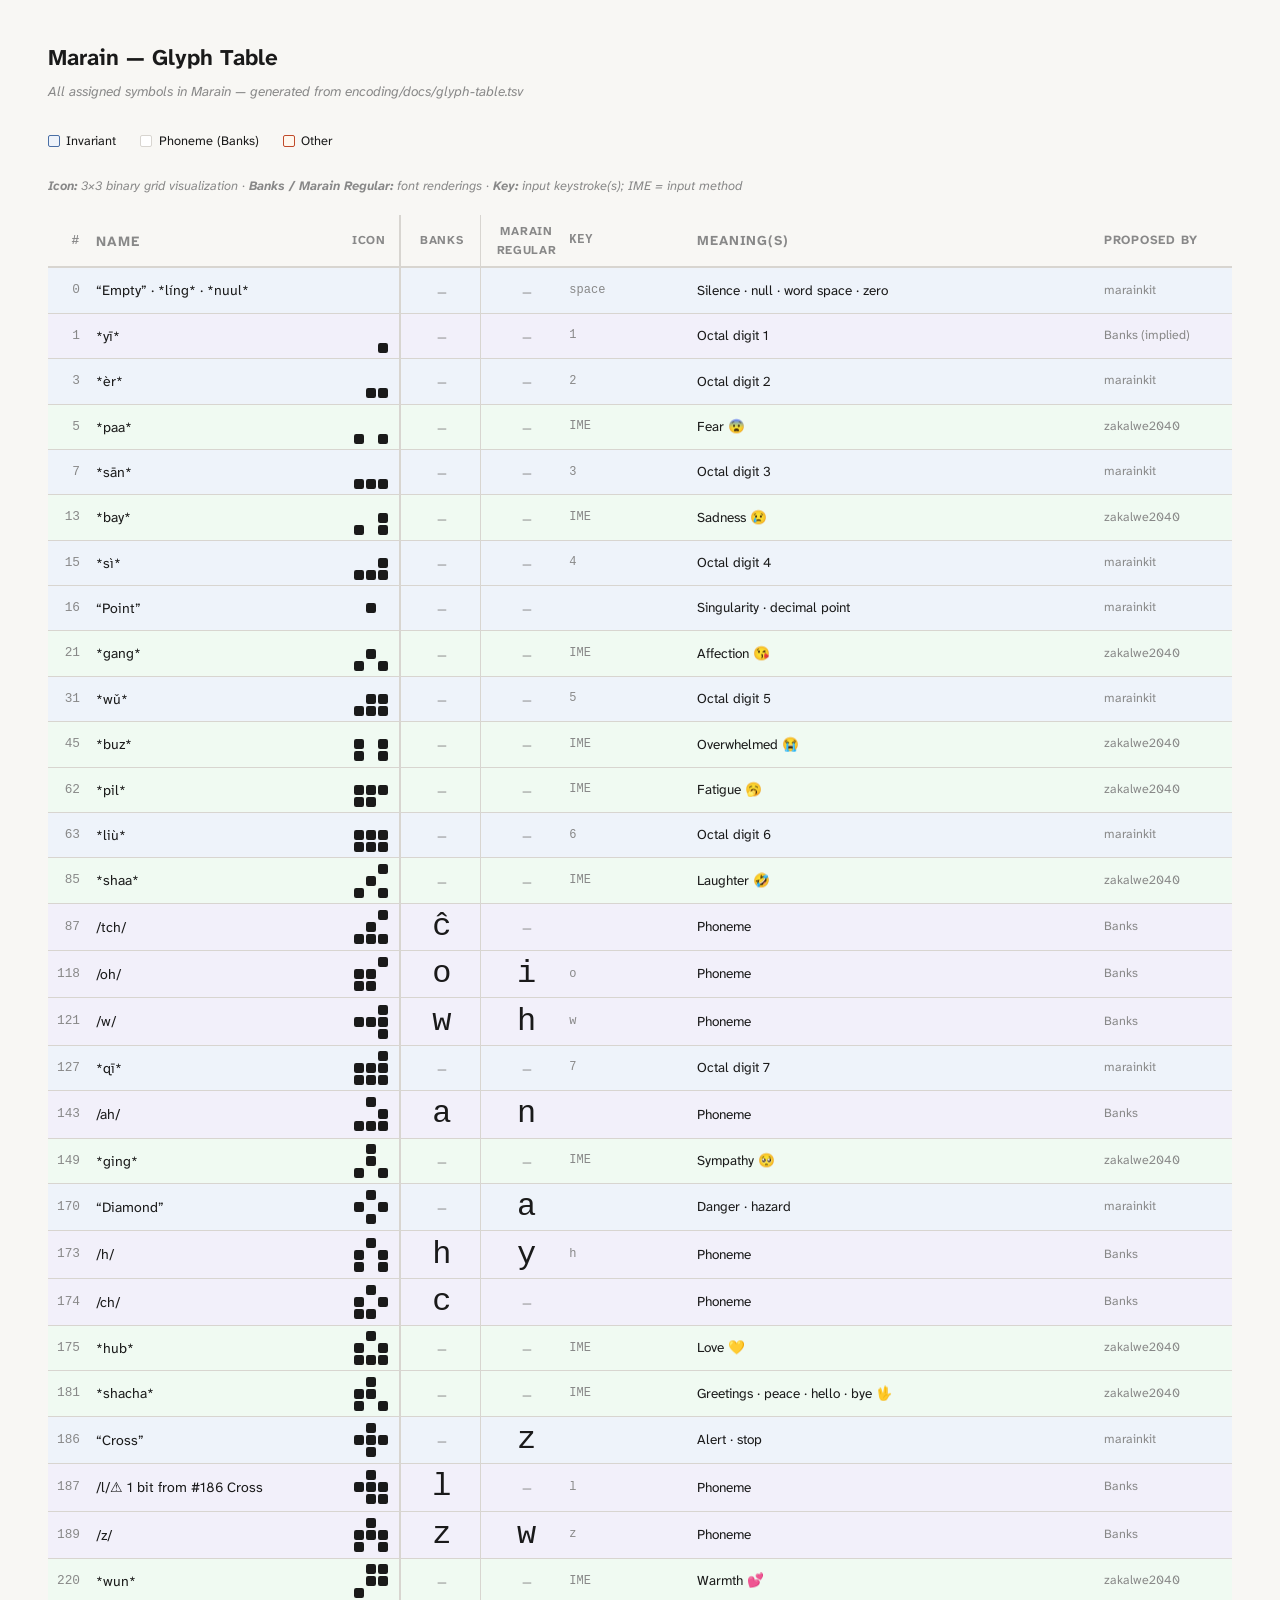
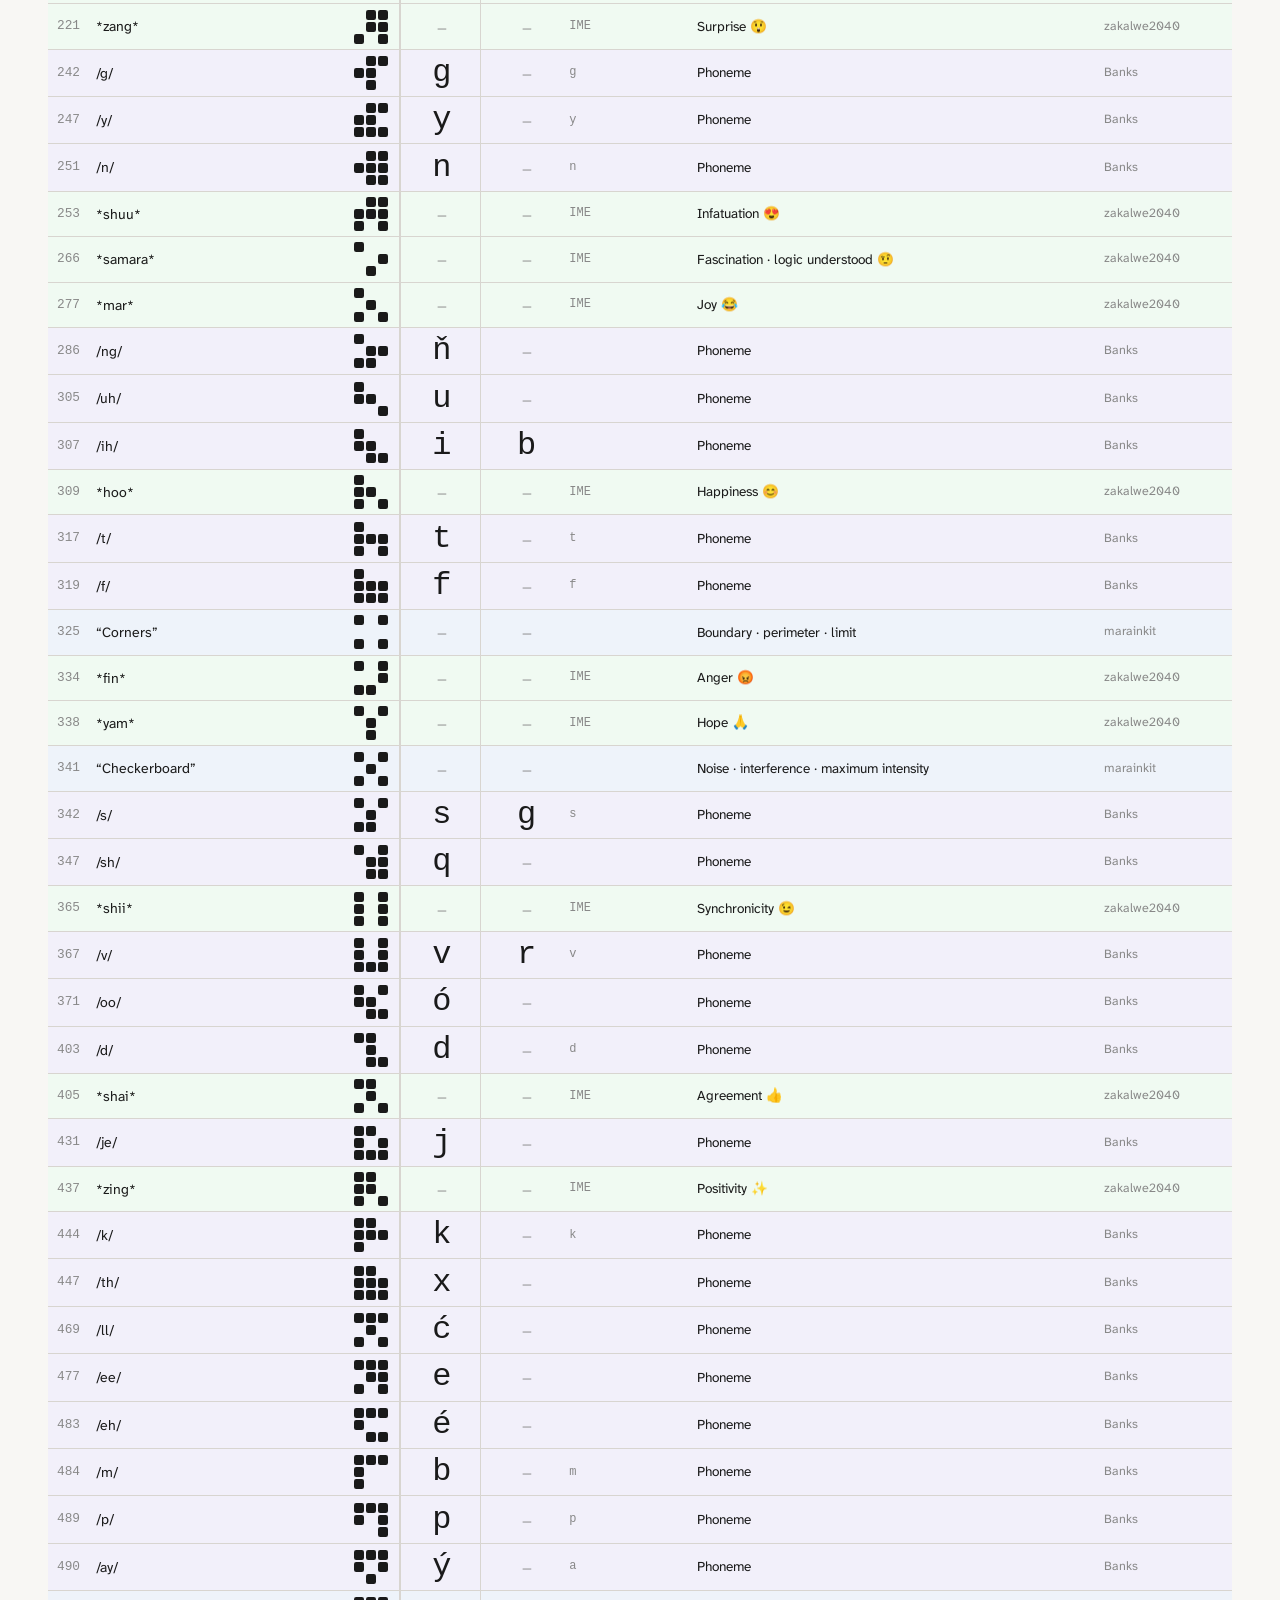
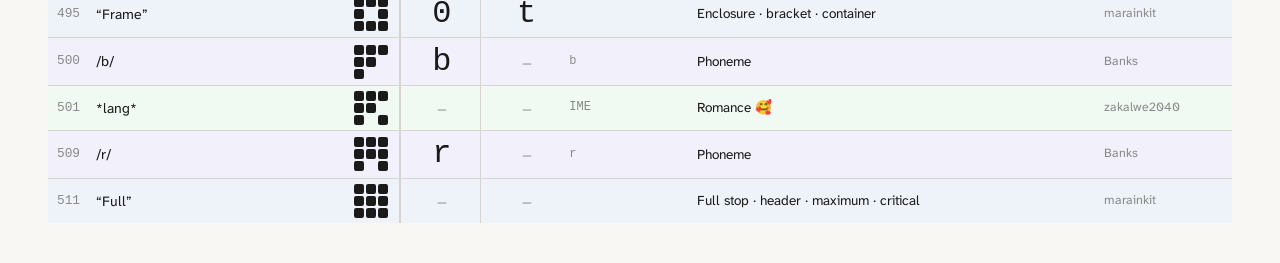
==== docs/index.html @ bbf151d2 "Restore glyph character mappings and use them in generation Added banks_char and regular_char column" ====
<!doctype html>
<html lang="en">
  <head>
    <meta charset="utf-8" />
    <title>Marain — Glyph Table</title>
    <meta name="description" content="Every assigned symbol in Marain — the constructed language of the Culture from Iain M. Banks' novels. Phonemes, numerals, operators, and invariant glyphs with binary indices and font comparisons." />
    <link rel="preconnect" href="https://fonts.googleapis.com" />
    <link rel="preconnect" href="https://fonts.gstatic.com" crossorigin />
    <link
      href="https://fonts.googleapis.com/css2?family=Atkinson+Hyperlegible+Next:ital,wght@0,400;0,700;1,400&display=swap"
      rel="stylesheet"
    />

    <style>
      @font-face {
        font-family: "MarainBanks";
        src: local("MarainBanks"), url("marain-banks/Marain-Banks.ttf") format("truetype");
      }
      @font-face {
        font-family: "MarainRegular";
        src: local("MarainRegular"), url("marain-regular/Marain-Regular.ttf") format("truetype");
      }
      :root {
        --bg: #f8f7f4;
        --surface: #fff;
        --rule: #d8d5d0;
        --text: #1a1a1a;
        --muted: #888;
        --accent: #4a6fa5;
        --inv-bg: #eef3fa;
        --inv-rule: #4a6fa5;
        --warn-bg: #fff7ed;
        --warn-rule: #c04a2a;
        --ff: "Atkinson Hyperlegible Next", "Atkinson Hyperlegible", sans-serif;
        --ff-mono: "Intel One Mono", "Cascadia Code", ui-monospace, monospace;
        --ff-marain: "MarainBanks", monospace;
        --ff-marain-reg: "MarainRegular", monospace;
      }
      *,
      *::before,
      *::after {
        box-sizing: border-box;
        margin: 0;
        padding: 0;
      }
      body {
        font-family: var(--ff);
        font-size: 15px;
        line-height: 1.6;
        background: var(--bg);
        color: var(--text);
        padding: 2.5rem 3rem;
        max-width: 1400px;
      }
      h1 {
        font-size: 1.4rem;
        font-weight: 700;
        margin-bottom: 0.3rem;
      }
      .subtitle {
        font-size: 0.85rem;
        color: var(--muted);
        margin-bottom: 1.8rem;
        font-style: italic;
      }
      .note {
        font-size: 0.8rem;
        color: var(--muted);
        margin-bottom: 1.2rem;
        font-style: italic;
      }
      .legend {
        display: flex;
        gap: 1.5rem;
        margin-bottom: 1.5rem;
        font-size: 0.8rem;
        flex-wrap: wrap;
      }
      .leg {
        display: flex;
        align-items: center;
        gap: 0.4rem;
      }
      .swatch {
        width: 12px;
        height: 12px;
        border-radius: 2px;
        border: 1px solid;
      }
      .sw-inv {
        background: var(--inv-bg);
        border-color: var(--inv-rule);
      }
      .sw-ph {
        background: var(--surface);
        border-color: var(--rule);
      }
      .sw-near {
        background: var(--warn-bg);
        border-color: var(--warn-rule);
      }
      table {
        border-collapse: collapse;
        width: 100%;
      }
      thead th {
        font-size: 0.75rem;
        font-weight: 700;
        letter-spacing: 0.06em;
        text-transform: uppercase;
        color: var(--muted);
        border-bottom: 2px solid var(--rule);
        padding: 0.4rem 0.8rem 0.4rem 0;
        text-align: left;
      }
      td {
        padding: 0.45rem 0.8rem 0.45rem 0;
        border-bottom: 1px solid var(--rule);
        vertical-align: middle;
      }
      tr:last-child td {
        border-bottom: none;
      }
      tr.cat-inv {
        background: var(--inv-bg);
      }
      tr.near-conflict {
        background: var(--warn-bg);
      }
      tr.cat-num {
        background: #f2f0fa;
      }
      tr.cat-zak {
        background: #f0faf2;
      }
      .col-num {
        font-family: var(--ff-mono);
        font-size: 0.8rem;
        color: var(--muted);
        width: 3rem;
        text-align: right;
        padding-right: 1rem;
      }
      .col-name {
        font-size: 0.88rem;
        width: 16rem;
      }
      .col-icon {
        width: 3rem;
        padding: 0.2rem 0.5rem 0.2rem 0;
      }
      .col-icon svg {
        display: block;
      }
      .col-glyph {
        width: 5rem;
        border-left: 2px solid var(--rule);
        padding-left: 1rem;
        text-align: center;
      }
      .m2-glyph {
        font-family: "MarainBanks", monospace;
        font-size: 2rem;
        line-height: 1;
        display: block;
      }
      .m2-missing {
        color: var(--muted);
        font-size: 0.75rem;
      }
      .col-glyph-reg {
        width: 5rem;
        border-left: 1px solid var(--rule);
        padding-left: 1rem;
        text-align: center;
      }
      .mr-glyph {
        font-family: "MarainRegular", monospace;
        font-size: 2rem;
        line-height: 1;
        display: block;
      }
      .col-key {
        font-family: var(--ff-mono);
        font-size: 0.75rem;
        color: var(--muted);
        width: 8rem;
      }
      .col-meaning {
        font-size: 0.85rem;
      }
      .col-proposed {
        font-size: 0.78rem;
        color: var(--muted);
        width: 8rem;
      }
      .flag {
        font-size: 0.72rem;
        color: var(--warn-rule);
        font-style: italic;
      }
      code {
        font-family: var(--ff-mono);
      }
    </style>
  </head>
  <body>
    <h1>Marain — Glyph Table</h1>
    <p class="subtitle">
      All assigned symbols in Marain — generated from encoding/docs/glyph-table.tsv
    </p>
    <div class="legend">
      <div class="leg">
        <div class="swatch sw-inv"></div>
        Invariant
      </div>
      <div class="leg">
        <div class="swatch sw-ph"></div>
        Phoneme (Banks)
      </div>
      <div class="leg">
        <div class="swatch sw-near"></div>
        Other
      </div>
    </div>
    <p class="note"><strong>Icon:</strong> 3×3 binary grid visualization · <strong>Banks / Marain Regular:</strong> font renderings · <strong>Key:</strong> input keystroke(s); IME = input method</p>
    <table>
      <thead>
        <tr>
          <th class="col-num">#</th>
          <th class="col-name">Name</th>
          <th class="col-icon">Icon</th>
          <th class="col-glyph">Banks</th>
          <th class="col-glyph-reg">Marain Regular</th>
          <th class="col-key">Key</th>
          <th class="col-meaning">Meaning(s)</th>
          <th class="col-proposed">Proposed by</th>
        </tr>
      </thead>
      <tbody>
        <tr class="cat-inv">
          <td class="col-num">0</td>
          <td class="col-name">“Empty” · *líng* · *nuul*</td>
          <td class="col-icon">
            <svg
              xmlns="http://www.w3.org/2000/svg"
              width="38"
              height="38"
              viewBox="0 0 38 38"
            ></svg>
          </td>
          <td class="col-glyph"><span class="m2-missing">—</span></td>
          <td class="col-glyph-reg"><span class="m2-missing">—</span></td>
          <td class="col-key">space</td>
          <td class="col-meaning">Silence · null · word space · zero</td>
          <td class="col-proposed">marainkit</td>
        </tr>
        <tr class="cat-num">
          <td class="col-num">1</td>
          <td class="col-name">*yī*</td>
          <td class="col-icon">
            <svg
              xmlns="http://www.w3.org/2000/svg"
              width="38"
              height="38"
              viewBox="0 0 38 38"
            >
              <rect
                x="26.0"
                y="26.0"
                width="10"
                height="10"
                rx="2.2"
                fill="#1a1a1a"
              />
            </svg>
          </td>
          <td class="col-glyph"><span class="m2-missing">—</span></td>
          <td class="col-glyph-reg"><span class="m2-missing">—</span></td>
          <td class="col-key">1</td>
          <td class="col-meaning">Octal digit 1</td>
          <td class="col-proposed">Banks (implied)</td>
        </tr>
        <tr class="cat-inv">
          <td class="col-num">3</td>
          <td class="col-name">*èr*</td>
          <td class="col-icon">
            <svg
              xmlns="http://www.w3.org/2000/svg"
              width="38"
              height="38"
              viewBox="0 0 38 38"
            >
              <rect
                x="14.0"
                y="26.0"
                width="10"
                height="10"
                rx="2.2"
                fill="#1a1a1a"
              />
              <rect
                x="26.0"
                y="26.0"
                width="10"
                height="10"
                rx="2.2"
                fill="#1a1a1a"
              />
            </svg>
          </td>
          <td class="col-glyph"><span class="m2-missing">—</span></td>
          <td class="col-glyph-reg"><span class="m2-missing">—</span></td>
          <td class="col-key">2</td>
          <td class="col-meaning">Octal digit 2</td>
          <td class="col-proposed">marainkit</td>
        </tr>
        <tr class="cat-zak">
          <td class="col-num">5</td>
          <td class="col-name">*paa*</td>
          <td class="col-icon">
            <svg
              xmlns="http://www.w3.org/2000/svg"
              width="38"
              height="38"
              viewBox="0 0 38 38"
            >
              <rect
                x="2.0"
                y="26.0"
                width="10"
                height="10"
                rx="2.2"
                fill="#1a1a1a"
              />
              <rect
                x="26.0"
                y="26.0"
                width="10"
                height="10"
                rx="2.2"
                fill="#1a1a1a"
              />
            </svg>
          </td>
          <td class="col-glyph"><span class="m2-missing">—</span></td>
          <td class="col-glyph-reg"><span class="m2-missing">—</span></td>
          <td class="col-key">IME</td>
          <td class="col-meaning">Fear 😨</td>
          <td class="col-proposed">zakalwe2040</td>
        </tr>
        <tr class="cat-inv">
          <td class="col-num">7</td>
          <td class="col-name">*sān*</td>
          <td class="col-icon">
            <svg
              xmlns="http://www.w3.org/2000/svg"
              width="38"
              height="38"
              viewBox="0 0 38 38"
            >
              <rect
                x="2.0"
                y="26.0"
                width="10"
                height="10"
                rx="2.2"
                fill="#1a1a1a"
              />
              <rect
                x="14.0"
                y="26.0"
                width="10"
                height="10"
                rx="2.2"
                fill="#1a1a1a"
              />
              <rect
                x="26.0"
                y="26.0"
                width="10"
                height="10"
                rx="2.2"
                fill="#1a1a1a"
              />
            </svg>
          </td>
          <td class="col-glyph"><span class="m2-missing">—</span></td>
          <td class="col-glyph-reg"><span class="m2-missing">—</span></td>
          <td class="col-key">3</td>
          <td class="col-meaning">Octal digit 3</td>
          <td class="col-proposed">marainkit</td>
        </tr>
        <tr class="cat-zak">
          <td class="col-num">13</td>
          <td class="col-name">*bay*</td>
          <td class="col-icon">
            <svg
              xmlns="http://www.w3.org/2000/svg"
              width="38"
              height="38"
              viewBox="0 0 38 38"
            >
              <rect
                x="26.0"
                y="14.0"
                width="10"
                height="10"
                rx="2.2"
                fill="#1a1a1a"
              />
              <rect
                x="2.0"
                y="26.0"
                width="10"
                height="10"
                rx="2.2"
                fill="#1a1a1a"
              />
              <rect
                x="26.0"
                y="26.0"
                width="10"
                height="10"
                rx="2.2"
                fill="#1a1a1a"
              />
            </svg>
          </td>
          <td class="col-glyph"><span class="m2-missing">—</span></td>
          <td class="col-glyph-reg"><span class="m2-missing">—</span></td>
          <td class="col-key">IME</td>
          <td class="col-meaning">Sadness 😢</td>
          <td class="col-proposed">zakalwe2040</td>
        </tr>
        <tr class="cat-inv">
          <td class="col-num">15</td>
          <td class="col-name">*sì*</td>
          <td class="col-icon">
            <svg
              xmlns="http://www.w3.org/2000/svg"
              width="38"
              height="38"
              viewBox="0 0 38 38"
            >
              <rect
                x="26.0"
                y="14.0"
                width="10"
                height="10"
                rx="2.2"
                fill="#1a1a1a"
              />
              <rect
                x="2.0"
                y="26.0"
                width="10"
                height="10"
                rx="2.2"
                fill="#1a1a1a"
              />
              <rect
                x="14.0"
                y="26.0"
                width="10"
                height="10"
                rx="2.2"
                fill="#1a1a1a"
              />
              <rect
                x="26.0"
                y="26.0"
                width="10"
                height="10"
                rx="2.2"
                fill="#1a1a1a"
              />
            </svg>
          </td>
          <td class="col-glyph"><span class="m2-missing">—</span></td>
          <td class="col-glyph-reg"><span class="m2-missing">—</span></td>
          <td class="col-key">4</td>
          <td class="col-meaning">Octal digit 4</td>
          <td class="col-proposed">marainkit</td>
        </tr>
        <tr class="cat-inv">
          <td class="col-num">16</td>
          <td class="col-name">“Point”</td>
          <td class="col-icon">
            <svg
              xmlns="http://www.w3.org/2000/svg"
              width="38"
              height="38"
              viewBox="0 0 38 38"
            >
              <rect
                x="14.0"
                y="14.0"
                width="10"
                height="10"
                rx="2.2"
                fill="#1a1a1a"
              />
            </svg>
          </td>
          <td class="col-glyph"><span class="m2-missing">—</span></td>
          <td class="col-glyph-reg"><span class="m2-missing">—</span></td>
          <td class="col-key"></td>
          <td class="col-meaning">Singularity · decimal point</td>
          <td class="col-proposed">marainkit</td>
        </tr>
        <tr class="cat-zak">
          <td class="col-num">21</td>
          <td class="col-name">*gang*</td>
          <td class="col-icon">
            <svg
              xmlns="http://www.w3.org/2000/svg"
              width="38"
              height="38"
              viewBox="0 0 38 38"
            >
              <rect
                x="14.0"
                y="14.0"
                width="10"
                height="10"
                rx="2.2"
                fill="#1a1a1a"
              />
              <rect
                x="2.0"
                y="26.0"
                width="10"
                height="10"
                rx="2.2"
                fill="#1a1a1a"
              />
              <rect
                x="26.0"
                y="26.0"
                width="10"
                height="10"
                rx="2.2"
                fill="#1a1a1a"
              />
            </svg>
          </td>
          <td class="col-glyph"><span class="m2-missing">—</span></td>
          <td class="col-glyph-reg"><span class="m2-missing">—</span></td>
          <td class="col-key">IME</td>
          <td class="col-meaning">Affection 😘</td>
          <td class="col-proposed">zakalwe2040</td>
        </tr>
        <tr class="cat-inv">
          <td class="col-num">31</td>
          <td class="col-name">*wǔ*</td>
          <td class="col-icon">
            <svg
              xmlns="http://www.w3.org/2000/svg"
              width="38"
              height="38"
              viewBox="0 0 38 38"
            >
              <rect
                x="14.0"
                y="14.0"
                width="10"
                height="10"
                rx="2.2"
                fill="#1a1a1a"
              />
              <rect
                x="26.0"
                y="14.0"
                width="10"
                height="10"
                rx="2.2"
                fill="#1a1a1a"
              />
              <rect
                x="2.0"
                y="26.0"
                width="10"
                height="10"
                rx="2.2"
                fill="#1a1a1a"
              />
              <rect
                x="14.0"
                y="26.0"
                width="10"
                height="10"
                rx="2.2"
                fill="#1a1a1a"
              />
              <rect
                x="26.0"
                y="26.0"
                width="10"
                height="10"
                rx="2.2"
                fill="#1a1a1a"
              />
            </svg>
          </td>
          <td class="col-glyph"><span class="m2-missing">—</span></td>
          <td class="col-glyph-reg"><span class="m2-missing">—</span></td>
          <td class="col-key">5</td>
          <td class="col-meaning">Octal digit 5</td>
          <td class="col-proposed">marainkit</td>
        </tr>
        <tr class="cat-zak">
          <td class="col-num">45</td>
          <td class="col-name">*buz*</td>
          <td class="col-icon">
            <svg
              xmlns="http://www.w3.org/2000/svg"
              width="38"
              height="38"
              viewBox="0 0 38 38"
            >
              <rect
                x="2.0"
                y="14.0"
                width="10"
                height="10"
                rx="2.2"
                fill="#1a1a1a"
              />
              <rect
                x="26.0"
                y="14.0"
                width="10"
                height="10"
                rx="2.2"
                fill="#1a1a1a"
              />
              <rect
                x="2.0"
                y="26.0"
                width="10"
                height="10"
                rx="2.2"
                fill="#1a1a1a"
              />
              <rect
                x="26.0"
                y="26.0"
                width="10"
                height="10"
                rx="2.2"
                fill="#1a1a1a"
              />
            </svg>
          </td>
          <td class="col-glyph"><span class="m2-missing">—</span></td>
          <td class="col-glyph-reg"><span class="m2-missing">—</span></td>
          <td class="col-key">IME</td>
          <td class="col-meaning">Overwhelmed 😭</td>
          <td class="col-proposed">zakalwe2040</td>
        </tr>
        <tr class="cat-zak">
          <td class="col-num">62</td>
          <td class="col-name">*pil*</td>
          <td class="col-icon">
            <svg
              xmlns="http://www.w3.org/2000/svg"
              width="38"
              height="38"
              viewBox="0 0 38 38"
            >
              <rect
                x="2.0"
                y="14.0"
                width="10"
                height="10"
                rx="2.2"
                fill="#1a1a1a"
              />
              <rect
                x="14.0"
                y="14.0"
                width="10"
                height="10"
                rx="2.2"
                fill="#1a1a1a"
              />
              <rect
                x="26.0"
                y="14.0"
                width="10"
                height="10"
                rx="2.2"
                fill="#1a1a1a"
              />
              <rect
                x="2.0"
                y="26.0"
                width="10"
                height="10"
                rx="2.2"
                fill="#1a1a1a"
              />
              <rect
                x="14.0"
                y="26.0"
                width="10"
                height="10"
                rx="2.2"
                fill="#1a1a1a"
              />
            </svg>
          </td>
          <td class="col-glyph"><span class="m2-missing">—</span></td>
          <td class="col-glyph-reg"><span class="m2-missing">—</span></td>
          <td class="col-key">IME</td>
          <td class="col-meaning">Fatigue 🥱</td>
          <td class="col-proposed">zakalwe2040</td>
        </tr>
        <tr class="cat-inv">
          <td class="col-num">63</td>
          <td class="col-name">*liù*</td>
          <td class="col-icon">
            <svg
              xmlns="http://www.w3.org/2000/svg"
              width="38"
              height="38"
              viewBox="0 0 38 38"
            >
              <rect
                x="2.0"
                y="14.0"
                width="10"
                height="10"
                rx="2.2"
                fill="#1a1a1a"
              />
              <rect
                x="14.0"
                y="14.0"
                width="10"
                height="10"
                rx="2.2"
                fill="#1a1a1a"
              />
              <rect
                x="26.0"
                y="14.0"
                width="10"
                height="10"
                rx="2.2"
                fill="#1a1a1a"
              />
              <rect
                x="2.0"
                y="26.0"
                width="10"
                height="10"
                rx="2.2"
                fill="#1a1a1a"
              />
              <rect
                x="14.0"
                y="26.0"
                width="10"
                height="10"
                rx="2.2"
                fill="#1a1a1a"
              />
              <rect
                x="26.0"
                y="26.0"
                width="10"
                height="10"
                rx="2.2"
                fill="#1a1a1a"
              />
            </svg>
          </td>
          <td class="col-glyph"><span class="m2-missing">—</span></td>
          <td class="col-glyph-reg"><span class="m2-missing">—</span></td>
          <td class="col-key">6</td>
          <td class="col-meaning">Octal digit 6</td>
          <td class="col-proposed">marainkit</td>
        </tr>
        <tr class="cat-zak">
          <td class="col-num">85</td>
          <td class="col-name">*shaa*</td>
          <td class="col-icon">
            <svg
              xmlns="http://www.w3.org/2000/svg"
              width="38"
              height="38"
              viewBox="0 0 38 38"
            >
              <rect
                x="26.0"
                y="2.0"
                width="10"
                height="10"
                rx="2.2"
                fill="#1a1a1a"
              />
              <rect
                x="14.0"
                y="14.0"
                width="10"
                height="10"
                rx="2.2"
                fill="#1a1a1a"
              />
              <rect
                x="2.0"
                y="26.0"
                width="10"
                height="10"
                rx="2.2"
                fill="#1a1a1a"
              />
              <rect
                x="26.0"
                y="26.0"
                width="10"
                height="10"
                rx="2.2"
                fill="#1a1a1a"
              />
            </svg>
          </td>
          <td class="col-glyph"><span class="m2-missing">—</span></td>
          <td class="col-glyph-reg"><span class="m2-missing">—</span></td>
          <td class="col-key">IME</td>
          <td class="col-meaning">Laughter 🤣</td>
          <td class="col-proposed">zakalwe2040</td>
        </tr>
        <tr class="cat-num">
          <td class="col-num">87</td>
          <td class="col-name">/tch/</td>
          <td class="col-icon">
            <svg
              xmlns="http://www.w3.org/2000/svg"
              width="38"
              height="38"
              viewBox="0 0 38 38"
            >
              <rect
                x="26.0"
                y="2.0"
                width="10"
                height="10"
                rx="2.2"
                fill="#1a1a1a"
              />
              <rect
                x="14.0"
                y="14.0"
                width="10"
                height="10"
                rx="2.2"
                fill="#1a1a1a"
              />
              <rect
                x="2.0"
                y="26.0"
                width="10"
                height="10"
                rx="2.2"
                fill="#1a1a1a"
              />
              <rect
                x="14.0"
                y="26.0"
                width="10"
                height="10"
                rx="2.2"
                fill="#1a1a1a"
              />
              <rect
                x="26.0"
                y="26.0"
                width="10"
                height="10"
                rx="2.2"
                fill="#1a1a1a"
              />
            </svg>
          </td>
          <td class="col-glyph"><span class="m2-glyph">ĉ</span></td>
          <td class="col-glyph-reg"><span class="m2-missing">—</span></td>
          <td class="col-key"></td>
          <td class="col-meaning">Phoneme</td>
          <td class="col-proposed">Banks</td>
        </tr>
        <tr class="cat-num">
          <td class="col-num">118</td>
          <td class="col-name">/oh/</td>
          <td class="col-icon">
            <svg
              xmlns="http://www.w3.org/2000/svg"
              width="38"
              height="38"
              viewBox="0 0 38 38"
            >
              <rect
                x="26.0"
                y="2.0"
                width="10"
                height="10"
                rx="2.2"
                fill="#1a1a1a"
              />
              <rect
                x="2.0"
                y="14.0"
                width="10"
                height="10"
                rx="2.2"
                fill="#1a1a1a"
              />
              <rect
                x="14.0"
                y="14.0"
                width="10"
                height="10"
                rx="2.2"
                fill="#1a1a1a"
              />
              <rect
                x="2.0"
                y="26.0"
                width="10"
                height="10"
                rx="2.2"
                fill="#1a1a1a"
              />
              <rect
                x="14.0"
                y="26.0"
                width="10"
                height="10"
                rx="2.2"
                fill="#1a1a1a"
              />
            </svg>
          </td>
          <td class="col-glyph"><span class="m2-glyph">o</span></td>
          <td class="col-glyph-reg"><span class="mr-glyph">i</span></td>
          <td class="col-key">o</td>
          <td class="col-meaning">Phoneme</td>
          <td class="col-proposed">Banks</td>
        </tr>
        <tr class="cat-num">
          <td class="col-num">121</td>
          <td class="col-name">/w/</td>
          <td class="col-icon">
            <svg
              xmlns="http://www.w3.org/2000/svg"
              width="38"
              height="38"
              viewBox="0 0 38 38"
            >
              <rect
                x="26.0"
                y="2.0"
                width="10"
                height="10"
                rx="2.2"
                fill="#1a1a1a"
              />
              <rect
                x="2.0"
                y="14.0"
                width="10"
                height="10"
                rx="2.2"
                fill="#1a1a1a"
              />
              <rect
                x="14.0"
                y="14.0"
                width="10"
                height="10"
                rx="2.2"
                fill="#1a1a1a"
              />
              <rect
                x="26.0"
                y="14.0"
                width="10"
                height="10"
                rx="2.2"
                fill="#1a1a1a"
              />
              <rect
                x="26.0"
                y="26.0"
                width="10"
                height="10"
                rx="2.2"
                fill="#1a1a1a"
              />
            </svg>
          </td>
          <td class="col-glyph"><span class="m2-glyph">w</span></td>
          <td class="col-glyph-reg"><span class="mr-glyph">h</span></td>
          <td class="col-key">w</td>
          <td class="col-meaning">Phoneme</td>
          <td class="col-proposed">Banks</td>
        </tr>
        <tr class="cat-inv">
          <td class="col-num">127</td>
          <td class="col-name">*qī*</td>
          <td class="col-icon">
            <svg
              xmlns="http://www.w3.org/2000/svg"
              width="38"
              height="38"
              viewBox="0 0 38 38"
            >
              <rect
                x="26.0"
                y="2.0"
                width="10"
                height="10"
                rx="2.2"
                fill="#1a1a1a"
              />
              <rect
                x="2.0"
                y="14.0"
                width="10"
                height="10"
                rx="2.2"
                fill="#1a1a1a"
              />
              <rect
                x="14.0"
                y="14.0"
                width="10"
                height="10"
                rx="2.2"
                fill="#1a1a1a"
              />
              <rect
                x="26.0"
                y="14.0"
                width="10"
                height="10"
                rx="2.2"
                fill="#1a1a1a"
              />
              <rect
                x="2.0"
                y="26.0"
                width="10"
                height="10"
                rx="2.2"
                fill="#1a1a1a"
              />
              <rect
                x="14.0"
                y="26.0"
                width="10"
                height="10"
                rx="2.2"
                fill="#1a1a1a"
              />
              <rect
                x="26.0"
                y="26.0"
                width="10"
                height="10"
                rx="2.2"
                fill="#1a1a1a"
              />
            </svg>
          </td>
          <td class="col-glyph"><span class="m2-missing">—</span></td>
          <td class="col-glyph-reg"><span class="m2-missing">—</span></td>
          <td class="col-key">7</td>
          <td class="col-meaning">Octal digit 7</td>
          <td class="col-proposed">marainkit</td>
        </tr>
        <tr class="cat-num">
          <td class="col-num">143</td>
          <td class="col-name">/ah/</td>
          <td class="col-icon">
            <svg
              xmlns="http://www.w3.org/2000/svg"
              width="38"
              height="38"
              viewBox="0 0 38 38"
            >
              <rect
                x="14.0"
                y="2.0"
                width="10"
                height="10"
                rx="2.2"
                fill="#1a1a1a"
              />
              <rect
                x="26.0"
                y="14.0"
                width="10"
                height="10"
                rx="2.2"
                fill="#1a1a1a"
              />
              <rect
                x="2.0"
                y="26.0"
                width="10"
                height="10"
                rx="2.2"
                fill="#1a1a1a"
              />
              <rect
                x="14.0"
                y="26.0"
                width="10"
                height="10"
                rx="2.2"
                fill="#1a1a1a"
              />
              <rect
                x="26.0"
                y="26.0"
                width="10"
                height="10"
                rx="2.2"
                fill="#1a1a1a"
              />
            </svg>
          </td>
          <td class="col-glyph"><span class="m2-glyph">a</span></td>
          <td class="col-glyph-reg"><span class="mr-glyph">n</span></td>
          <td class="col-key"></td>
          <td class="col-meaning">Phoneme</td>
          <td class="col-proposed">Banks</td>
        </tr>
        <tr class="cat-zak">
          <td class="col-num">149</td>
          <td class="col-name">*ging*</td>
          <td class="col-icon">
            <svg
              xmlns="http://www.w3.org/2000/svg"
              width="38"
              height="38"
              viewBox="0 0 38 38"
            >
              <rect
                x="14.0"
                y="2.0"
                width="10"
                height="10"
                rx="2.2"
                fill="#1a1a1a"
              />
              <rect
                x="14.0"
                y="14.0"
                width="10"
                height="10"
                rx="2.2"
                fill="#1a1a1a"
              />
              <rect
                x="2.0"
                y="26.0"
                width="10"
                height="10"
                rx="2.2"
                fill="#1a1a1a"
              />
              <rect
                x="26.0"
                y="26.0"
                width="10"
                height="10"
                rx="2.2"
                fill="#1a1a1a"
              />
            </svg>
          </td>
          <td class="col-glyph"><span class="m2-missing">—</span></td>
          <td class="col-glyph-reg"><span class="m2-missing">—</span></td>
          <td class="col-key">IME</td>
          <td class="col-meaning">Sympathy 🥺</td>
          <td class="col-proposed">zakalwe2040</td>
        </tr>
        <tr class="cat-inv">
          <td class="col-num">170</td>
          <td class="col-name">“Diamond”</td>
          <td class="col-icon">
            <svg
              xmlns="http://www.w3.org/2000/svg"
              width="38"
              height="38"
              viewBox="0 0 38 38"
            >
              <rect
                x="14.0"
                y="2.0"
                width="10"
                height="10"
                rx="2.2"
                fill="#1a1a1a"
              />
              <rect
                x="2.0"
                y="14.0"
                width="10"
                height="10"
                rx="2.2"
                fill="#1a1a1a"
              />
              <rect
                x="26.0"
                y="14.0"
                width="10"
                height="10"
                rx="2.2"
                fill="#1a1a1a"
              />
              <rect
                x="14.0"
                y="26.0"
                width="10"
                height="10"
                rx="2.2"
                fill="#1a1a1a"
              />
            </svg>
          </td>
          <td class="col-glyph"><span class="m2-missing">—</span></td>
          <td class="col-glyph-reg"><span class="mr-glyph">a</span></td>
          <td class="col-key"></td>
          <td class="col-meaning">Danger · hazard</td>
          <td class="col-proposed">marainkit</td>
        </tr>
        <tr class="cat-num">
          <td class="col-num">173</td>
          <td class="col-name">/h/</td>
          <td class="col-icon">
            <svg
              xmlns="http://www.w3.org/2000/svg"
              width="38"
              height="38"
              viewBox="0 0 38 38"
            >
              <rect
                x="14.0"
                y="2.0"
                width="10"
                height="10"
                rx="2.2"
                fill="#1a1a1a"
              />
              <rect
                x="2.0"
                y="14.0"
                width="10"
                height="10"
                rx="2.2"
                fill="#1a1a1a"
              />
              <rect
                x="26.0"
                y="14.0"
                width="10"
                height="10"
                rx="2.2"
                fill="#1a1a1a"
              />
              <rect
                x="2.0"
                y="26.0"
                width="10"
                height="10"
                rx="2.2"
                fill="#1a1a1a"
              />
              <rect
                x="26.0"
                y="26.0"
                width="10"
                height="10"
                rx="2.2"
                fill="#1a1a1a"
              />
            </svg>
          </td>
          <td class="col-glyph"><span class="m2-glyph">h</span></td>
          <td class="col-glyph-reg"><span class="mr-glyph">y</span></td>
          <td class="col-key">h</td>
          <td class="col-meaning">Phoneme</td>
          <td class="col-proposed">Banks</td>
        </tr>
        <tr class="cat-num">
          <td class="col-num">174</td>
          <td class="col-name">/ch/</td>
          <td class="col-icon">
            <svg
              xmlns="http://www.w3.org/2000/svg"
              width="38"
              height="38"
              viewBox="0 0 38 38"
            >
              <rect
                x="14.0"
                y="2.0"
                width="10"
                height="10"
                rx="2.2"
                fill="#1a1a1a"
              />
              <rect
                x="2.0"
                y="14.0"
                width="10"
                height="10"
                rx="2.2"
                fill="#1a1a1a"
              />
              <rect
                x="26.0"
                y="14.0"
                width="10"
                height="10"
                rx="2.2"
                fill="#1a1a1a"
              />
              <rect
                x="2.0"
                y="26.0"
                width="10"
                height="10"
                rx="2.2"
                fill="#1a1a1a"
              />
              <rect
                x="14.0"
                y="26.0"
                width="10"
                height="10"
                rx="2.2"
                fill="#1a1a1a"
              />
            </svg>
          </td>
          <td class="col-glyph"><span class="m2-glyph">c</span></td>
          <td class="col-glyph-reg"><span class="m2-missing">—</span></td>
          <td class="col-key"></td>
          <td class="col-meaning">Phoneme</td>
          <td class="col-proposed">Banks</td>
        </tr>
        <tr class="cat-zak">
          <td class="col-num">175</td>
          <td class="col-name">*hub*</td>
          <td class="col-icon">
            <svg
              xmlns="http://www.w3.org/2000/svg"
              width="38"
              height="38"
              viewBox="0 0 38 38"
            >
              <rect
                x="14.0"
                y="2.0"
                width="10"
                height="10"
                rx="2.2"
                fill="#1a1a1a"
              />
              <rect
                x="2.0"
                y="14.0"
                width="10"
                height="10"
                rx="2.2"
                fill="#1a1a1a"
              />
              <rect
                x="26.0"
                y="14.0"
                width="10"
                height="10"
                rx="2.2"
                fill="#1a1a1a"
              />
              <rect
                x="2.0"
                y="26.0"
                width="10"
                height="10"
                rx="2.2"
                fill="#1a1a1a"
              />
              <rect
                x="14.0"
                y="26.0"
                width="10"
                height="10"
                rx="2.2"
                fill="#1a1a1a"
              />
              <rect
                x="26.0"
                y="26.0"
                width="10"
                height="10"
                rx="2.2"
                fill="#1a1a1a"
              />
            </svg>
          </td>
          <td class="col-glyph"><span class="m2-missing">—</span></td>
          <td class="col-glyph-reg"><span class="m2-missing">—</span></td>
          <td class="col-key">IME</td>
          <td class="col-meaning">Love 💛</td>
          <td class="col-proposed">zakalwe2040</td>
        </tr>
        <tr class="cat-zak">
          <td class="col-num">181</td>
          <td class="col-name">*shacha*</td>
          <td class="col-icon">
            <svg
              xmlns="http://www.w3.org/2000/svg"
              width="38"
              height="38"
              viewBox="0 0 38 38"
            >
              <rect
                x="14.0"
                y="2.0"
                width="10"
                height="10"
                rx="2.2"
                fill="#1a1a1a"
              />
              <rect
                x="2.0"
                y="14.0"
                width="10"
                height="10"
                rx="2.2"
                fill="#1a1a1a"
              />
              <rect
                x="14.0"
                y="14.0"
                width="10"
                height="10"
                rx="2.2"
                fill="#1a1a1a"
              />
              <rect
                x="2.0"
                y="26.0"
                width="10"
                height="10"
                rx="2.2"
                fill="#1a1a1a"
              />
              <rect
                x="26.0"
                y="26.0"
                width="10"
                height="10"
                rx="2.2"
                fill="#1a1a1a"
              />
            </svg>
          </td>
          <td class="col-glyph"><span class="m2-missing">—</span></td>
          <td class="col-glyph-reg"><span class="m2-missing">—</span></td>
          <td class="col-key">IME</td>
          <td class="col-meaning">Greetings · peace · hello · bye 🖖</td>
          <td class="col-proposed">zakalwe2040</td>
        </tr>
        <tr class="cat-inv">
          <td class="col-num">186</td>
          <td class="col-name">“Cross”</td>
          <td class="col-icon">
            <svg
              xmlns="http://www.w3.org/2000/svg"
              width="38"
              height="38"
              viewBox="0 0 38 38"
            >
              <rect
                x="14.0"
                y="2.0"
                width="10"
                height="10"
                rx="2.2"
                fill="#1a1a1a"
              />
              <rect
                x="2.0"
                y="14.0"
                width="10"
                height="10"
                rx="2.2"
                fill="#1a1a1a"
              />
              <rect
                x="14.0"
                y="14.0"
                width="10"
                height="10"
                rx="2.2"
                fill="#1a1a1a"
              />
              <rect
                x="26.0"
                y="14.0"
                width="10"
                height="10"
                rx="2.2"
                fill="#1a1a1a"
              />
              <rect
                x="14.0"
                y="26.0"
                width="10"
                height="10"
                rx="2.2"
                fill="#1a1a1a"
              />
            </svg>
          </td>
          <td class="col-glyph"><span class="m2-missing">—</span></td>
          <td class="col-glyph-reg"><span class="mr-glyph">z</span></td>
          <td class="col-key"></td>
          <td class="col-meaning">Alert · stop</td>
          <td class="col-proposed">marainkit</td>
        </tr>
        <tr class="cat-num">
          <td class="col-num">187</td>
          <td class="col-name">/l/⚠ 1 bit from #186 Cross</td>
          <td class="col-icon">
            <svg
              xmlns="http://www.w3.org/2000/svg"
              width="38"
              height="38"
              viewBox="0 0 38 38"
            >
              <rect
                x="14.0"
                y="2.0"
                width="10"
                height="10"
                rx="2.2"
                fill="#1a1a1a"
              />
              <rect
                x="2.0"
                y="14.0"
                width="10"
                height="10"
                rx="2.2"
                fill="#1a1a1a"
              />
              <rect
                x="14.0"
                y="14.0"
                width="10"
                height="10"
                rx="2.2"
                fill="#1a1a1a"
              />
              <rect
                x="26.0"
                y="14.0"
                width="10"
                height="10"
                rx="2.2"
                fill="#1a1a1a"
              />
              <rect
                x="14.0"
                y="26.0"
                width="10"
                height="10"
                rx="2.2"
                fill="#1a1a1a"
              />
              <rect
                x="26.0"
                y="26.0"
                width="10"
                height="10"
                rx="2.2"
                fill="#1a1a1a"
              />
            </svg>
          </td>
          <td class="col-glyph"><span class="m2-glyph">l</span></td>
          <td class="col-glyph-reg"><span class="m2-missing">—</span></td>
          <td class="col-key">l</td>
          <td class="col-meaning">Phoneme</td>
          <td class="col-proposed">Banks</td>
        </tr>
        <tr class="cat-num">
          <td class="col-num">189</td>
          <td class="col-name">/z/</td>
          <td class="col-icon">
            <svg
              xmlns="http://www.w3.org/2000/svg"
              width="38"
              height="38"
              viewBox="0 0 38 38"
            >
              <rect
                x="14.0"
                y="2.0"
                width="10"
                height="10"
                rx="2.2"
                fill="#1a1a1a"
              />
              <rect
                x="2.0"
                y="14.0"
                width="10"
                height="10"
                rx="2.2"
                fill="#1a1a1a"
              />
              <rect
                x="14.0"
                y="14.0"
                width="10"
                height="10"
                rx="2.2"
                fill="#1a1a1a"
              />
              <rect
                x="26.0"
                y="14.0"
                width="10"
                height="10"
                rx="2.2"
                fill="#1a1a1a"
              />
              <rect
                x="2.0"
                y="26.0"
                width="10"
                height="10"
                rx="2.2"
                fill="#1a1a1a"
              />
              <rect
                x="26.0"
                y="26.0"
                width="10"
                height="10"
                rx="2.2"
                fill="#1a1a1a"
              />
            </svg>
          </td>
          <td class="col-glyph"><span class="m2-glyph">z</span></td>
          <td class="col-glyph-reg"><span class="mr-glyph">w</span></td>
          <td class="col-key">z</td>
          <td class="col-meaning">Phoneme</td>
          <td class="col-proposed">Banks</td>
        </tr>
        <tr class="cat-zak">
          <td class="col-num">220</td>
          <td class="col-name">*wun*</td>
          <td class="col-icon">
            <svg
              xmlns="http://www.w3.org/2000/svg"
              width="38"
              height="38"
              viewBox="0 0 38 38"
            >
              <rect
                x="14.0"
                y="2.0"
                width="10"
                height="10"
                rx="2.2"
                fill="#1a1a1a"
              />
              <rect
                x="26.0"
                y="2.0"
                width="10"
                height="10"
                rx="2.2"
                fill="#1a1a1a"
              />
              <rect
                x="14.0"
                y="14.0"
                width="10"
                height="10"
                rx="2.2"
                fill="#1a1a1a"
              />
              <rect
                x="26.0"
                y="14.0"
                width="10"
                height="10"
                rx="2.2"
                fill="#1a1a1a"
              />
              <rect
                x="2.0"
                y="26.0"
                width="10"
                height="10"
                rx="2.2"
                fill="#1a1a1a"
              />
            </svg>
          </td>
          <td class="col-glyph"><span class="m2-missing">—</span></td>
          <td class="col-glyph-reg"><span class="m2-missing">—</span></td>
          <td class="col-key">IME</td>
          <td class="col-meaning">Warmth 💕</td>
          <td class="col-proposed">zakalwe2040</td>
        </tr>
        <tr class="cat-zak">
          <td class="col-num">221</td>
          <td class="col-name">*zang*</td>
          <td class="col-icon">
            <svg
              xmlns="http://www.w3.org/2000/svg"
              width="38"
              height="38"
              viewBox="0 0 38 38"
            >
              <rect
                x="14.0"
                y="2.0"
                width="10"
                height="10"
                rx="2.2"
                fill="#1a1a1a"
              />
              <rect
                x="26.0"
                y="2.0"
                width="10"
                height="10"
                rx="2.2"
                fill="#1a1a1a"
              />
              <rect
                x="14.0"
                y="14.0"
                width="10"
                height="10"
                rx="2.2"
                fill="#1a1a1a"
              />
              <rect
                x="26.0"
                y="14.0"
                width="10"
                height="10"
                rx="2.2"
                fill="#1a1a1a"
              />
              <rect
                x="2.0"
                y="26.0"
                width="10"
                height="10"
                rx="2.2"
                fill="#1a1a1a"
              />
              <rect
                x="26.0"
                y="26.0"
                width="10"
                height="10"
                rx="2.2"
                fill="#1a1a1a"
              />
            </svg>
          </td>
          <td class="col-glyph"><span class="m2-missing">—</span></td>
          <td class="col-glyph-reg"><span class="m2-missing">—</span></td>
          <td class="col-key">IME</td>
          <td class="col-meaning">Surprise 😲</td>
          <td class="col-proposed">zakalwe2040</td>
        </tr>
        <tr class="cat-num">
          <td class="col-num">242</td>
          <td class="col-name">/g/</td>
          <td class="col-icon">
            <svg
              xmlns="http://www.w3.org/2000/svg"
              width="38"
              height="38"
              viewBox="0 0 38 38"
            >
              <rect
                x="14.0"
                y="2.0"
                width="10"
                height="10"
                rx="2.2"
                fill="#1a1a1a"
              />
              <rect
                x="26.0"
                y="2.0"
                width="10"
                height="10"
                rx="2.2"
                fill="#1a1a1a"
              />
              <rect
                x="2.0"
                y="14.0"
                width="10"
                height="10"
                rx="2.2"
                fill="#1a1a1a"
              />
              <rect
                x="14.0"
                y="14.0"
                width="10"
                height="10"
                rx="2.2"
                fill="#1a1a1a"
              />
              <rect
                x="14.0"
                y="26.0"
                width="10"
                height="10"
                rx="2.2"
                fill="#1a1a1a"
              />
            </svg>
          </td>
          <td class="col-glyph"><span class="m2-glyph">g</span></td>
          <td class="col-glyph-reg"><span class="m2-missing">—</span></td>
          <td class="col-key">g</td>
          <td class="col-meaning">Phoneme</td>
          <td class="col-proposed">Banks</td>
        </tr>
        <tr class="cat-num">
          <td class="col-num">247</td>
          <td class="col-name">/y/</td>
          <td class="col-icon">
            <svg
              xmlns="http://www.w3.org/2000/svg"
              width="38"
              height="38"
              viewBox="0 0 38 38"
            >
              <rect
                x="14.0"
                y="2.0"
                width="10"
                height="10"
                rx="2.2"
                fill="#1a1a1a"
              />
              <rect
                x="26.0"
                y="2.0"
                width="10"
                height="10"
                rx="2.2"
                fill="#1a1a1a"
              />
              <rect
                x="2.0"
                y="14.0"
                width="10"
                height="10"
                rx="2.2"
                fill="#1a1a1a"
              />
              <rect
                x="14.0"
                y="14.0"
                width="10"
                height="10"
                rx="2.2"
                fill="#1a1a1a"
              />
              <rect
                x="2.0"
                y="26.0"
                width="10"
                height="10"
                rx="2.2"
                fill="#1a1a1a"
              />
              <rect
                x="14.0"
                y="26.0"
                width="10"
                height="10"
                rx="2.2"
                fill="#1a1a1a"
              />
              <rect
                x="26.0"
                y="26.0"
                width="10"
                height="10"
                rx="2.2"
                fill="#1a1a1a"
              />
            </svg>
          </td>
          <td class="col-glyph"><span class="m2-glyph">y</span></td>
          <td class="col-glyph-reg"><span class="m2-missing">—</span></td>
          <td class="col-key">y</td>
          <td class="col-meaning">Phoneme</td>
          <td class="col-proposed">Banks</td>
        </tr>
        <tr class="cat-num">
          <td class="col-num">251</td>
          <td class="col-name">/n/</td>
          <td class="col-icon">
            <svg
              xmlns="http://www.w3.org/2000/svg"
              width="38"
              height="38"
              viewBox="0 0 38 38"
            >
              <rect
                x="14.0"
                y="2.0"
                width="10"
                height="10"
                rx="2.2"
                fill="#1a1a1a"
              />
              <rect
                x="26.0"
                y="2.0"
                width="10"
                height="10"
                rx="2.2"
                fill="#1a1a1a"
              />
              <rect
                x="2.0"
                y="14.0"
                width="10"
                height="10"
                rx="2.2"
                fill="#1a1a1a"
              />
              <rect
                x="14.0"
                y="14.0"
                width="10"
                height="10"
                rx="2.2"
                fill="#1a1a1a"
              />
              <rect
                x="26.0"
                y="14.0"
                width="10"
                height="10"
                rx="2.2"
                fill="#1a1a1a"
              />
              <rect
                x="14.0"
                y="26.0"
                width="10"
                height="10"
                rx="2.2"
                fill="#1a1a1a"
              />
              <rect
                x="26.0"
                y="26.0"
                width="10"
                height="10"
                rx="2.2"
                fill="#1a1a1a"
              />
            </svg>
          </td>
          <td class="col-glyph"><span class="m2-glyph">n</span></td>
          <td class="col-glyph-reg"><span class="m2-missing">—</span></td>
          <td class="col-key">n</td>
          <td class="col-meaning">Phoneme</td>
          <td class="col-proposed">Banks</td>
        </tr>
        <tr class="cat-zak">
          <td class="col-num">253</td>
          <td class="col-name">*shuu*</td>
          <td class="col-icon">
            <svg
              xmlns="http://www.w3.org/2000/svg"
              width="38"
              height="38"
              viewBox="0 0 38 38"
            >
              <rect
                x="14.0"
                y="2.0"
                width="10"
                height="10"
                rx="2.2"
                fill="#1a1a1a"
              />
              <rect
                x="26.0"
                y="2.0"
                width="10"
                height="10"
                rx="2.2"
                fill="#1a1a1a"
              />
              <rect
                x="2.0"
                y="14.0"
                width="10"
                height="10"
                rx="2.2"
                fill="#1a1a1a"
              />
              <rect
                x="14.0"
                y="14.0"
                width="10"
                height="10"
                rx="2.2"
                fill="#1a1a1a"
              />
              <rect
                x="26.0"
                y="14.0"
                width="10"
                height="10"
                rx="2.2"
                fill="#1a1a1a"
              />
              <rect
                x="2.0"
                y="26.0"
                width="10"
                height="10"
                rx="2.2"
                fill="#1a1a1a"
              />
              <rect
                x="26.0"
                y="26.0"
                width="10"
                height="10"
                rx="2.2"
                fill="#1a1a1a"
              />
            </svg>
          </td>
          <td class="col-glyph"><span class="m2-missing">—</span></td>
          <td class="col-glyph-reg"><span class="m2-missing">—</span></td>
          <td class="col-key">IME</td>
          <td class="col-meaning">Infatuation 😍</td>
          <td class="col-proposed">zakalwe2040</td>
        </tr>
        <tr class="cat-zak">
          <td class="col-num">266</td>
          <td class="col-name">*samara*</td>
          <td class="col-icon">
            <svg
              xmlns="http://www.w3.org/2000/svg"
              width="38"
              height="38"
              viewBox="0 0 38 38"
            >
              <rect
                x="2.0"
                y="2.0"
                width="10"
                height="10"
                rx="2.2"
                fill="#1a1a1a"
              />
              <rect
                x="26.0"
                y="14.0"
                width="10"
                height="10"
                rx="2.2"
                fill="#1a1a1a"
              />
              <rect
                x="14.0"
                y="26.0"
                width="10"
                height="10"
                rx="2.2"
                fill="#1a1a1a"
              />
            </svg>
          </td>
          <td class="col-glyph"><span class="m2-missing">—</span></td>
          <td class="col-glyph-reg"><span class="m2-missing">—</span></td>
          <td class="col-key">IME</td>
          <td class="col-meaning">Fascination · logic understood 🤨</td>
          <td class="col-proposed">zakalwe2040</td>
        </tr>
        <tr class="cat-zak">
          <td class="col-num">277</td>
          <td class="col-name">*mar*</td>
          <td class="col-icon">
            <svg
              xmlns="http://www.w3.org/2000/svg"
              width="38"
              height="38"
              viewBox="0 0 38 38"
            >
              <rect
                x="2.0"
                y="2.0"
                width="10"
                height="10"
                rx="2.2"
                fill="#1a1a1a"
              />
              <rect
                x="14.0"
                y="14.0"
                width="10"
                height="10"
                rx="2.2"
                fill="#1a1a1a"
              />
              <rect
                x="2.0"
                y="26.0"
                width="10"
                height="10"
                rx="2.2"
                fill="#1a1a1a"
              />
              <rect
                x="26.0"
                y="26.0"
                width="10"
                height="10"
                rx="2.2"
                fill="#1a1a1a"
              />
            </svg>
          </td>
          <td class="col-glyph"><span class="m2-missing">—</span></td>
          <td class="col-glyph-reg"><span class="m2-missing">—</span></td>
          <td class="col-key">IME</td>
          <td class="col-meaning">Joy 😂</td>
          <td class="col-proposed">zakalwe2040</td>
        </tr>
        <tr class="cat-num">
          <td class="col-num">286</td>
          <td class="col-name">/ng/</td>
          <td class="col-icon">
            <svg
              xmlns="http://www.w3.org/2000/svg"
              width="38"
              height="38"
              viewBox="0 0 38 38"
            >
              <rect
                x="2.0"
                y="2.0"
                width="10"
                height="10"
                rx="2.2"
                fill="#1a1a1a"
              />
              <rect
                x="14.0"
                y="14.0"
                width="10"
                height="10"
                rx="2.2"
                fill="#1a1a1a"
              />
              <rect
                x="26.0"
                y="14.0"
                width="10"
                height="10"
                rx="2.2"
                fill="#1a1a1a"
              />
              <rect
                x="2.0"
                y="26.0"
                width="10"
                height="10"
                rx="2.2"
                fill="#1a1a1a"
              />
              <rect
                x="14.0"
                y="26.0"
                width="10"
                height="10"
                rx="2.2"
                fill="#1a1a1a"
              />
            </svg>
          </td>
          <td class="col-glyph"><span class="m2-glyph">ň</span></td>
          <td class="col-glyph-reg"><span class="m2-missing">—</span></td>
          <td class="col-key"></td>
          <td class="col-meaning">Phoneme</td>
          <td class="col-proposed">Banks</td>
        </tr>
        <tr class="cat-num">
          <td class="col-num">305</td>
          <td class="col-name">/uh/</td>
          <td class="col-icon">
            <svg
              xmlns="http://www.w3.org/2000/svg"
              width="38"
              height="38"
              viewBox="0 0 38 38"
            >
              <rect
                x="2.0"
                y="2.0"
                width="10"
                height="10"
                rx="2.2"
                fill="#1a1a1a"
              />
              <rect
                x="2.0"
                y="14.0"
                width="10"
                height="10"
                rx="2.2"
                fill="#1a1a1a"
              />
              <rect
                x="14.0"
                y="14.0"
                width="10"
                height="10"
                rx="2.2"
                fill="#1a1a1a"
              />
              <rect
                x="26.0"
                y="26.0"
                width="10"
                height="10"
                rx="2.2"
                fill="#1a1a1a"
              />
            </svg>
          </td>
          <td class="col-glyph"><span class="m2-glyph">u</span></td>
          <td class="col-glyph-reg"><span class="m2-missing">—</span></td>
          <td class="col-key"></td>
          <td class="col-meaning">Phoneme</td>
          <td class="col-proposed">Banks</td>
        </tr>
        <tr class="cat-num">
          <td class="col-num">307</td>
          <td class="col-name">/ih/</td>
          <td class="col-icon">
            <svg
              xmlns="http://www.w3.org/2000/svg"
              width="38"
              height="38"
              viewBox="0 0 38 38"
            >
              <rect
                x="2.0"
                y="2.0"
                width="10"
                height="10"
                rx="2.2"
                fill="#1a1a1a"
              />
              <rect
                x="2.0"
                y="14.0"
                width="10"
                height="10"
                rx="2.2"
                fill="#1a1a1a"
              />
              <rect
                x="14.0"
                y="14.0"
                width="10"
                height="10"
                rx="2.2"
                fill="#1a1a1a"
              />
              <rect
                x="14.0"
                y="26.0"
                width="10"
                height="10"
                rx="2.2"
                fill="#1a1a1a"
              />
              <rect
                x="26.0"
                y="26.0"
                width="10"
                height="10"
                rx="2.2"
                fill="#1a1a1a"
              />
            </svg>
          </td>
          <td class="col-glyph"><span class="m2-glyph">i</span></td>
          <td class="col-glyph-reg"><span class="mr-glyph">b</span></td>
          <td class="col-key"></td>
          <td class="col-meaning">Phoneme</td>
          <td class="col-proposed">Banks</td>
        </tr>
        <tr class="cat-zak">
          <td class="col-num">309</td>
          <td class="col-name">*hoo*</td>
          <td class="col-icon">
            <svg
              xmlns="http://www.w3.org/2000/svg"
              width="38"
              height="38"
              viewBox="0 0 38 38"
            >
              <rect
                x="2.0"
                y="2.0"
                width="10"
                height="10"
                rx="2.2"
                fill="#1a1a1a"
              />
              <rect
                x="2.0"
                y="14.0"
                width="10"
                height="10"
                rx="2.2"
                fill="#1a1a1a"
              />
              <rect
                x="14.0"
                y="14.0"
                width="10"
                height="10"
                rx="2.2"
                fill="#1a1a1a"
              />
              <rect
                x="2.0"
                y="26.0"
                width="10"
                height="10"
                rx="2.2"
                fill="#1a1a1a"
              />
              <rect
                x="26.0"
                y="26.0"
                width="10"
                height="10"
                rx="2.2"
                fill="#1a1a1a"
              />
            </svg>
          </td>
          <td class="col-glyph"><span class="m2-missing">—</span></td>
          <td class="col-glyph-reg"><span class="m2-missing">—</span></td>
          <td class="col-key">IME</td>
          <td class="col-meaning">Happiness 😊</td>
          <td class="col-proposed">zakalwe2040</td>
        </tr>
        <tr class="cat-num">
          <td class="col-num">317</td>
          <td class="col-name">/t/</td>
          <td class="col-icon">
            <svg
              xmlns="http://www.w3.org/2000/svg"
              width="38"
              height="38"
              viewBox="0 0 38 38"
            >
              <rect
                x="2.0"
                y="2.0"
                width="10"
                height="10"
                rx="2.2"
                fill="#1a1a1a"
              />
              <rect
                x="2.0"
                y="14.0"
                width="10"
                height="10"
                rx="2.2"
                fill="#1a1a1a"
              />
              <rect
                x="14.0"
                y="14.0"
                width="10"
                height="10"
                rx="2.2"
                fill="#1a1a1a"
              />
              <rect
                x="26.0"
                y="14.0"
                width="10"
                height="10"
                rx="2.2"
                fill="#1a1a1a"
              />
              <rect
                x="2.0"
                y="26.0"
                width="10"
                height="10"
                rx="2.2"
                fill="#1a1a1a"
              />
              <rect
                x="26.0"
                y="26.0"
                width="10"
                height="10"
                rx="2.2"
                fill="#1a1a1a"
              />
            </svg>
          </td>
          <td class="col-glyph"><span class="m2-glyph">t</span></td>
          <td class="col-glyph-reg"><span class="m2-missing">—</span></td>
          <td class="col-key">t</td>
          <td class="col-meaning">Phoneme</td>
          <td class="col-proposed">Banks</td>
        </tr>
        <tr class="cat-num">
          <td class="col-num">319</td>
          <td class="col-name">/f/</td>
          <td class="col-icon">
            <svg
              xmlns="http://www.w3.org/2000/svg"
              width="38"
              height="38"
              viewBox="0 0 38 38"
            >
              <rect
                x="2.0"
                y="2.0"
                width="10"
                height="10"
                rx="2.2"
                fill="#1a1a1a"
              />
              <rect
                x="2.0"
                y="14.0"
                width="10"
                height="10"
                rx="2.2"
                fill="#1a1a1a"
              />
              <rect
                x="14.0"
                y="14.0"
                width="10"
                height="10"
                rx="2.2"
                fill="#1a1a1a"
              />
              <rect
                x="26.0"
                y="14.0"
                width="10"
                height="10"
                rx="2.2"
                fill="#1a1a1a"
              />
              <rect
                x="2.0"
                y="26.0"
                width="10"
                height="10"
                rx="2.2"
                fill="#1a1a1a"
              />
              <rect
                x="14.0"
                y="26.0"
                width="10"
                height="10"
                rx="2.2"
                fill="#1a1a1a"
              />
              <rect
                x="26.0"
                y="26.0"
                width="10"
                height="10"
                rx="2.2"
                fill="#1a1a1a"
              />
            </svg>
          </td>
          <td class="col-glyph"><span class="m2-glyph">f</span></td>
          <td class="col-glyph-reg"><span class="m2-missing">—</span></td>
          <td class="col-key">f</td>
          <td class="col-meaning">Phoneme</td>
          <td class="col-proposed">Banks</td>
        </tr>
        <tr class="cat-inv">
          <td class="col-num">325</td>
          <td class="col-name">“Corners”</td>
          <td class="col-icon">
            <svg
              xmlns="http://www.w3.org/2000/svg"
              width="38"
              height="38"
              viewBox="0 0 38 38"
            >
              <rect
                x="2.0"
                y="2.0"
                width="10"
                height="10"
                rx="2.2"
                fill="#1a1a1a"
              />
              <rect
                x="26.0"
                y="2.0"
                width="10"
                height="10"
                rx="2.2"
                fill="#1a1a1a"
              />
              <rect
                x="2.0"
                y="26.0"
                width="10"
                height="10"
                rx="2.2"
                fill="#1a1a1a"
              />
              <rect
                x="26.0"
                y="26.0"
                width="10"
                height="10"
                rx="2.2"
                fill="#1a1a1a"
              />
            </svg>
          </td>
          <td class="col-glyph"><span class="m2-missing">—</span></td>
          <td class="col-glyph-reg"><span class="m2-missing">—</span></td>
          <td class="col-key"></td>
          <td class="col-meaning">Boundary · perimeter · limit</td>
          <td class="col-proposed">marainkit</td>
        </tr>
        <tr class="cat-zak">
          <td class="col-num">334</td>
          <td class="col-name">*fin*</td>
          <td class="col-icon">
            <svg
              xmlns="http://www.w3.org/2000/svg"
              width="38"
              height="38"
              viewBox="0 0 38 38"
            >
              <rect
                x="2.0"
                y="2.0"
                width="10"
                height="10"
                rx="2.2"
                fill="#1a1a1a"
              />
              <rect
                x="26.0"
                y="2.0"
                width="10"
                height="10"
                rx="2.2"
                fill="#1a1a1a"
              />
              <rect
                x="26.0"
                y="14.0"
                width="10"
                height="10"
                rx="2.2"
                fill="#1a1a1a"
              />
              <rect
                x="2.0"
                y="26.0"
                width="10"
                height="10"
                rx="2.2"
                fill="#1a1a1a"
              />
              <rect
                x="14.0"
                y="26.0"
                width="10"
                height="10"
                rx="2.2"
                fill="#1a1a1a"
              />
            </svg>
          </td>
          <td class="col-glyph"><span class="m2-missing">—</span></td>
          <td class="col-glyph-reg"><span class="m2-missing">—</span></td>
          <td class="col-key">IME</td>
          <td class="col-meaning">Anger 😡</td>
          <td class="col-proposed">zakalwe2040</td>
        </tr>
        <tr class="cat-zak">
          <td class="col-num">338</td>
          <td class="col-name">*yam*</td>
          <td class="col-icon">
            <svg
              xmlns="http://www.w3.org/2000/svg"
              width="38"
              height="38"
              viewBox="0 0 38 38"
            >
              <rect
                x="2.0"
                y="2.0"
                width="10"
                height="10"
                rx="2.2"
                fill="#1a1a1a"
              />
              <rect
                x="26.0"
                y="2.0"
                width="10"
                height="10"
                rx="2.2"
                fill="#1a1a1a"
              />
              <rect
                x="14.0"
                y="14.0"
                width="10"
                height="10"
                rx="2.2"
                fill="#1a1a1a"
              />
              <rect
                x="14.0"
                y="26.0"
                width="10"
                height="10"
                rx="2.2"
                fill="#1a1a1a"
              />
            </svg>
          </td>
          <td class="col-glyph"><span class="m2-missing">—</span></td>
          <td class="col-glyph-reg"><span class="m2-missing">—</span></td>
          <td class="col-key">IME</td>
          <td class="col-meaning">Hope 🙏</td>
          <td class="col-proposed">zakalwe2040</td>
        </tr>
        <tr class="cat-inv">
          <td class="col-num">341</td>
          <td class="col-name">“Checkerboard”</td>
          <td class="col-icon">
            <svg
              xmlns="http://www.w3.org/2000/svg"
              width="38"
              height="38"
              viewBox="0 0 38 38"
            >
              <rect
                x="2.0"
                y="2.0"
                width="10"
                height="10"
                rx="2.2"
                fill="#1a1a1a"
              />
              <rect
                x="26.0"
                y="2.0"
                width="10"
                height="10"
                rx="2.2"
                fill="#1a1a1a"
              />
              <rect
                x="14.0"
                y="14.0"
                width="10"
                height="10"
                rx="2.2"
                fill="#1a1a1a"
              />
              <rect
                x="2.0"
                y="26.0"
                width="10"
                height="10"
                rx="2.2"
                fill="#1a1a1a"
              />
              <rect
                x="26.0"
                y="26.0"
                width="10"
                height="10"
                rx="2.2"
                fill="#1a1a1a"
              />
            </svg>
          </td>
          <td class="col-glyph"><span class="m2-missing">—</span></td>
          <td class="col-glyph-reg"><span class="m2-missing">—</span></td>
          <td class="col-key"></td>
          <td class="col-meaning">Noise · interference · maximum intensity</td>
          <td class="col-proposed">marainkit</td>
        </tr>
        <tr class="cat-num">
          <td class="col-num">342</td>
          <td class="col-name">/s/</td>
          <td class="col-icon">
            <svg
              xmlns="http://www.w3.org/2000/svg"
              width="38"
              height="38"
              viewBox="0 0 38 38"
            >
              <rect
                x="2.0"
                y="2.0"
                width="10"
                height="10"
                rx="2.2"
                fill="#1a1a1a"
              />
              <rect
                x="26.0"
                y="2.0"
                width="10"
                height="10"
                rx="2.2"
                fill="#1a1a1a"
              />
              <rect
                x="14.0"
                y="14.0"
                width="10"
                height="10"
                rx="2.2"
                fill="#1a1a1a"
              />
              <rect
                x="2.0"
                y="26.0"
                width="10"
                height="10"
                rx="2.2"
                fill="#1a1a1a"
              />
              <rect
                x="14.0"
                y="26.0"
                width="10"
                height="10"
                rx="2.2"
                fill="#1a1a1a"
              />
            </svg>
          </td>
          <td class="col-glyph"><span class="m2-glyph">s</span></td>
          <td class="col-glyph-reg"><span class="mr-glyph">g</span></td>
          <td class="col-key">s</td>
          <td class="col-meaning">Phoneme</td>
          <td class="col-proposed">Banks</td>
        </tr>
        <tr class="cat-num">
          <td class="col-num">347</td>
          <td class="col-name">/sh/</td>
          <td class="col-icon">
            <svg
              xmlns="http://www.w3.org/2000/svg"
              width="38"
              height="38"
              viewBox="0 0 38 38"
            >
              <rect
                x="2.0"
                y="2.0"
                width="10"
                height="10"
                rx="2.2"
                fill="#1a1a1a"
              />
              <rect
                x="26.0"
                y="2.0"
                width="10"
                height="10"
                rx="2.2"
                fill="#1a1a1a"
              />
              <rect
                x="14.0"
                y="14.0"
                width="10"
                height="10"
                rx="2.2"
                fill="#1a1a1a"
              />
              <rect
                x="26.0"
                y="14.0"
                width="10"
                height="10"
                rx="2.2"
                fill="#1a1a1a"
              />
              <rect
                x="14.0"
                y="26.0"
                width="10"
                height="10"
                rx="2.2"
                fill="#1a1a1a"
              />
              <rect
                x="26.0"
                y="26.0"
                width="10"
                height="10"
                rx="2.2"
                fill="#1a1a1a"
              />
            </svg>
          </td>
          <td class="col-glyph"><span class="m2-glyph">q</span></td>
          <td class="col-glyph-reg"><span class="m2-missing">—</span></td>
          <td class="col-key"></td>
          <td class="col-meaning">Phoneme</td>
          <td class="col-proposed">Banks</td>
        </tr>
        <tr class="cat-zak">
          <td class="col-num">365</td>
          <td class="col-name">*shii*</td>
          <td class="col-icon">
            <svg
              xmlns="http://www.w3.org/2000/svg"
              width="38"
              height="38"
              viewBox="0 0 38 38"
            >
              <rect
                x="2.0"
                y="2.0"
                width="10"
                height="10"
                rx="2.2"
                fill="#1a1a1a"
              />
              <rect
                x="26.0"
                y="2.0"
                width="10"
                height="10"
                rx="2.2"
                fill="#1a1a1a"
              />
              <rect
                x="2.0"
                y="14.0"
                width="10"
                height="10"
                rx="2.2"
                fill="#1a1a1a"
              />
              <rect
                x="26.0"
                y="14.0"
                width="10"
                height="10"
                rx="2.2"
                fill="#1a1a1a"
              />
              <rect
                x="2.0"
                y="26.0"
                width="10"
                height="10"
                rx="2.2"
                fill="#1a1a1a"
              />
              <rect
                x="26.0"
                y="26.0"
                width="10"
                height="10"
                rx="2.2"
                fill="#1a1a1a"
              />
            </svg>
          </td>
          <td class="col-glyph"><span class="m2-missing">—</span></td>
          <td class="col-glyph-reg"><span class="m2-missing">—</span></td>
          <td class="col-key">IME</td>
          <td class="col-meaning">Synchronicity 😉</td>
          <td class="col-proposed">zakalwe2040</td>
        </tr>
        <tr class="cat-num">
          <td class="col-num">367</td>
          <td class="col-name">/v/</td>
          <td class="col-icon">
            <svg
              xmlns="http://www.w3.org/2000/svg"
              width="38"
              height="38"
              viewBox="0 0 38 38"
            >
              <rect
                x="2.0"
                y="2.0"
                width="10"
                height="10"
                rx="2.2"
                fill="#1a1a1a"
              />
              <rect
                x="26.0"
                y="2.0"
                width="10"
                height="10"
                rx="2.2"
                fill="#1a1a1a"
              />
              <rect
                x="2.0"
                y="14.0"
                width="10"
                height="10"
                rx="2.2"
                fill="#1a1a1a"
              />
              <rect
                x="26.0"
                y="14.0"
                width="10"
                height="10"
                rx="2.2"
                fill="#1a1a1a"
              />
              <rect
                x="2.0"
                y="26.0"
                width="10"
                height="10"
                rx="2.2"
                fill="#1a1a1a"
              />
              <rect
                x="14.0"
                y="26.0"
                width="10"
                height="10"
                rx="2.2"
                fill="#1a1a1a"
              />
              <rect
                x="26.0"
                y="26.0"
                width="10"
                height="10"
                rx="2.2"
                fill="#1a1a1a"
              />
            </svg>
          </td>
          <td class="col-glyph"><span class="m2-glyph">v</span></td>
          <td class="col-glyph-reg"><span class="mr-glyph">r</span></td>
          <td class="col-key">v</td>
          <td class="col-meaning">Phoneme</td>
          <td class="col-proposed">Banks</td>
        </tr>
        <tr class="cat-num">
          <td class="col-num">371</td>
          <td class="col-name">/oo/</td>
          <td class="col-icon">
            <svg
              xmlns="http://www.w3.org/2000/svg"
              width="38"
              height="38"
              viewBox="0 0 38 38"
            >
              <rect
                x="2.0"
                y="2.0"
                width="10"
                height="10"
                rx="2.2"
                fill="#1a1a1a"
              />
              <rect
                x="26.0"
                y="2.0"
                width="10"
                height="10"
                rx="2.2"
                fill="#1a1a1a"
              />
              <rect
                x="2.0"
                y="14.0"
                width="10"
                height="10"
                rx="2.2"
                fill="#1a1a1a"
              />
              <rect
                x="14.0"
                y="14.0"
                width="10"
                height="10"
                rx="2.2"
                fill="#1a1a1a"
              />
              <rect
                x="14.0"
                y="26.0"
                width="10"
                height="10"
                rx="2.2"
                fill="#1a1a1a"
              />
              <rect
                x="26.0"
                y="26.0"
                width="10"
                height="10"
                rx="2.2"
                fill="#1a1a1a"
              />
            </svg>
          </td>
          <td class="col-glyph"><span class="m2-glyph">ó</span></td>
          <td class="col-glyph-reg"><span class="m2-missing">—</span></td>
          <td class="col-key"></td>
          <td class="col-meaning">Phoneme</td>
          <td class="col-proposed">Banks</td>
        </tr>
        <tr class="cat-num">
          <td class="col-num">403</td>
          <td class="col-name">/d/</td>
          <td class="col-icon">
            <svg
              xmlns="http://www.w3.org/2000/svg"
              width="38"
              height="38"
              viewBox="0 0 38 38"
            >
              <rect
                x="2.0"
                y="2.0"
                width="10"
                height="10"
                rx="2.2"
                fill="#1a1a1a"
              />
              <rect
                x="14.0"
                y="2.0"
                width="10"
                height="10"
                rx="2.2"
                fill="#1a1a1a"
              />
              <rect
                x="14.0"
                y="14.0"
                width="10"
                height="10"
                rx="2.2"
                fill="#1a1a1a"
              />
              <rect
                x="14.0"
                y="26.0"
                width="10"
                height="10"
                rx="2.2"
                fill="#1a1a1a"
              />
              <rect
                x="26.0"
                y="26.0"
                width="10"
                height="10"
                rx="2.2"
                fill="#1a1a1a"
              />
            </svg>
          </td>
          <td class="col-glyph"><span class="m2-glyph">d</span></td>
          <td class="col-glyph-reg"><span class="m2-missing">—</span></td>
          <td class="col-key">d</td>
          <td class="col-meaning">Phoneme</td>
          <td class="col-proposed">Banks</td>
        </tr>
        <tr class="cat-zak">
          <td class="col-num">405</td>
          <td class="col-name">*shai*</td>
          <td class="col-icon">
            <svg
              xmlns="http://www.w3.org/2000/svg"
              width="38"
              height="38"
              viewBox="0 0 38 38"
            >
              <rect
                x="2.0"
                y="2.0"
                width="10"
                height="10"
                rx="2.2"
                fill="#1a1a1a"
              />
              <rect
                x="14.0"
                y="2.0"
                width="10"
                height="10"
                rx="2.2"
                fill="#1a1a1a"
              />
              <rect
                x="14.0"
                y="14.0"
                width="10"
                height="10"
                rx="2.2"
                fill="#1a1a1a"
              />
              <rect
                x="2.0"
                y="26.0"
                width="10"
                height="10"
                rx="2.2"
                fill="#1a1a1a"
              />
              <rect
                x="26.0"
                y="26.0"
                width="10"
                height="10"
                rx="2.2"
                fill="#1a1a1a"
              />
            </svg>
          </td>
          <td class="col-glyph"><span class="m2-missing">—</span></td>
          <td class="col-glyph-reg"><span class="m2-missing">—</span></td>
          <td class="col-key">IME</td>
          <td class="col-meaning">Agreement 👍</td>
          <td class="col-proposed">zakalwe2040</td>
        </tr>
        <tr class="cat-num">
          <td class="col-num">431</td>
          <td class="col-name">/je/</td>
          <td class="col-icon">
            <svg
              xmlns="http://www.w3.org/2000/svg"
              width="38"
              height="38"
              viewBox="0 0 38 38"
            >
              <rect
                x="2.0"
                y="2.0"
                width="10"
                height="10"
                rx="2.2"
                fill="#1a1a1a"
              />
              <rect
                x="14.0"
                y="2.0"
                width="10"
                height="10"
                rx="2.2"
                fill="#1a1a1a"
              />
              <rect
                x="2.0"
                y="14.0"
                width="10"
                height="10"
                rx="2.2"
                fill="#1a1a1a"
              />
              <rect
                x="26.0"
                y="14.0"
                width="10"
                height="10"
                rx="2.2"
                fill="#1a1a1a"
              />
              <rect
                x="2.0"
                y="26.0"
                width="10"
                height="10"
                rx="2.2"
                fill="#1a1a1a"
              />
              <rect
                x="14.0"
                y="26.0"
                width="10"
                height="10"
                rx="2.2"
                fill="#1a1a1a"
              />
              <rect
                x="26.0"
                y="26.0"
                width="10"
                height="10"
                rx="2.2"
                fill="#1a1a1a"
              />
            </svg>
          </td>
          <td class="col-glyph"><span class="m2-glyph">j</span></td>
          <td class="col-glyph-reg"><span class="m2-missing">—</span></td>
          <td class="col-key"></td>
          <td class="col-meaning">Phoneme</td>
          <td class="col-proposed">Banks</td>
        </tr>
        <tr class="cat-zak">
          <td class="col-num">437</td>
          <td class="col-name">*zing*</td>
          <td class="col-icon">
            <svg
              xmlns="http://www.w3.org/2000/svg"
              width="38"
              height="38"
              viewBox="0 0 38 38"
            >
              <rect
                x="2.0"
                y="2.0"
                width="10"
                height="10"
                rx="2.2"
                fill="#1a1a1a"
              />
              <rect
                x="14.0"
                y="2.0"
                width="10"
                height="10"
                rx="2.2"
                fill="#1a1a1a"
              />
              <rect
                x="2.0"
                y="14.0"
                width="10"
                height="10"
                rx="2.2"
                fill="#1a1a1a"
              />
              <rect
                x="14.0"
                y="14.0"
                width="10"
                height="10"
                rx="2.2"
                fill="#1a1a1a"
              />
              <rect
                x="2.0"
                y="26.0"
                width="10"
                height="10"
                rx="2.2"
                fill="#1a1a1a"
              />
              <rect
                x="26.0"
                y="26.0"
                width="10"
                height="10"
                rx="2.2"
                fill="#1a1a1a"
              />
            </svg>
          </td>
          <td class="col-glyph"><span class="m2-missing">—</span></td>
          <td class="col-glyph-reg"><span class="m2-missing">—</span></td>
          <td class="col-key">IME</td>
          <td class="col-meaning">Positivity ✨</td>
          <td class="col-proposed">zakalwe2040</td>
        </tr>
        <tr class="cat-num">
          <td class="col-num">444</td>
          <td class="col-name">/k/</td>
          <td class="col-icon">
            <svg
              xmlns="http://www.w3.org/2000/svg"
              width="38"
              height="38"
              viewBox="0 0 38 38"
            >
              <rect
                x="2.0"
                y="2.0"
                width="10"
                height="10"
                rx="2.2"
                fill="#1a1a1a"
              />
              <rect
                x="14.0"
                y="2.0"
                width="10"
                height="10"
                rx="2.2"
                fill="#1a1a1a"
              />
              <rect
                x="2.0"
                y="14.0"
                width="10"
                height="10"
                rx="2.2"
                fill="#1a1a1a"
              />
              <rect
                x="14.0"
                y="14.0"
                width="10"
                height="10"
                rx="2.2"
                fill="#1a1a1a"
              />
              <rect
                x="26.0"
                y="14.0"
                width="10"
                height="10"
                rx="2.2"
                fill="#1a1a1a"
              />
              <rect
                x="2.0"
                y="26.0"
                width="10"
                height="10"
                rx="2.2"
                fill="#1a1a1a"
              />
            </svg>
          </td>
          <td class="col-glyph"><span class="m2-glyph">k</span></td>
          <td class="col-glyph-reg"><span class="m2-missing">—</span></td>
          <td class="col-key">k</td>
          <td class="col-meaning">Phoneme</td>
          <td class="col-proposed">Banks</td>
        </tr>
        <tr class="cat-num">
          <td class="col-num">447</td>
          <td class="col-name">/th/</td>
          <td class="col-icon">
            <svg
              xmlns="http://www.w3.org/2000/svg"
              width="38"
              height="38"
              viewBox="0 0 38 38"
            >
              <rect
                x="2.0"
                y="2.0"
                width="10"
                height="10"
                rx="2.2"
                fill="#1a1a1a"
              />
              <rect
                x="14.0"
                y="2.0"
                width="10"
                height="10"
                rx="2.2"
                fill="#1a1a1a"
              />
              <rect
                x="2.0"
                y="14.0"
                width="10"
                height="10"
                rx="2.2"
                fill="#1a1a1a"
              />
              <rect
                x="14.0"
                y="14.0"
                width="10"
                height="10"
                rx="2.2"
                fill="#1a1a1a"
              />
              <rect
                x="26.0"
                y="14.0"
                width="10"
                height="10"
                rx="2.2"
                fill="#1a1a1a"
              />
              <rect
                x="2.0"
                y="26.0"
                width="10"
                height="10"
                rx="2.2"
                fill="#1a1a1a"
              />
              <rect
                x="14.0"
                y="26.0"
                width="10"
                height="10"
                rx="2.2"
                fill="#1a1a1a"
              />
              <rect
                x="26.0"
                y="26.0"
                width="10"
                height="10"
                rx="2.2"
                fill="#1a1a1a"
              />
            </svg>
          </td>
          <td class="col-glyph"><span class="m2-glyph">x</span></td>
          <td class="col-glyph-reg"><span class="m2-missing">—</span></td>
          <td class="col-key"></td>
          <td class="col-meaning">Phoneme</td>
          <td class="col-proposed">Banks</td>
        </tr>
        <tr class="cat-num">
          <td class="col-num">469</td>
          <td class="col-name">/ll/</td>
          <td class="col-icon">
            <svg
              xmlns="http://www.w3.org/2000/svg"
              width="38"
              height="38"
              viewBox="0 0 38 38"
            >
              <rect
                x="2.0"
                y="2.0"
                width="10"
                height="10"
                rx="2.2"
                fill="#1a1a1a"
              />
              <rect
                x="14.0"
                y="2.0"
                width="10"
                height="10"
                rx="2.2"
                fill="#1a1a1a"
              />
              <rect
                x="26.0"
                y="2.0"
                width="10"
                height="10"
                rx="2.2"
                fill="#1a1a1a"
              />
              <rect
                x="14.0"
                y="14.0"
                width="10"
                height="10"
                rx="2.2"
                fill="#1a1a1a"
              />
              <rect
                x="2.0"
                y="26.0"
                width="10"
                height="10"
                rx="2.2"
                fill="#1a1a1a"
              />
              <rect
                x="26.0"
                y="26.0"
                width="10"
                height="10"
                rx="2.2"
                fill="#1a1a1a"
              />
            </svg>
          </td>
          <td class="col-glyph"><span class="m2-glyph">ć</span></td>
          <td class="col-glyph-reg"><span class="m2-missing">—</span></td>
          <td class="col-key"></td>
          <td class="col-meaning">Phoneme</td>
          <td class="col-proposed">Banks</td>
        </tr>
        <tr class="cat-num">
          <td class="col-num">477</td>
          <td class="col-name">/ee/</td>
          <td class="col-icon">
            <svg
              xmlns="http://www.w3.org/2000/svg"
              width="38"
              height="38"
              viewBox="0 0 38 38"
            >
              <rect
                x="2.0"
                y="2.0"
                width="10"
                height="10"
                rx="2.2"
                fill="#1a1a1a"
              />
              <rect
                x="14.0"
                y="2.0"
                width="10"
                height="10"
                rx="2.2"
                fill="#1a1a1a"
              />
              <rect
                x="26.0"
                y="2.0"
                width="10"
                height="10"
                rx="2.2"
                fill="#1a1a1a"
              />
              <rect
                x="14.0"
                y="14.0"
                width="10"
                height="10"
                rx="2.2"
                fill="#1a1a1a"
              />
              <rect
                x="26.0"
                y="14.0"
                width="10"
                height="10"
                rx="2.2"
                fill="#1a1a1a"
              />
              <rect
                x="2.0"
                y="26.0"
                width="10"
                height="10"
                rx="2.2"
                fill="#1a1a1a"
              />
              <rect
                x="26.0"
                y="26.0"
                width="10"
                height="10"
                rx="2.2"
                fill="#1a1a1a"
              />
            </svg>
          </td>
          <td class="col-glyph"><span class="m2-glyph">e</span></td>
          <td class="col-glyph-reg"><span class="m2-missing">—</span></td>
          <td class="col-key"></td>
          <td class="col-meaning">Phoneme</td>
          <td class="col-proposed">Banks</td>
        </tr>
        <tr class="cat-num">
          <td class="col-num">483</td>
          <td class="col-name">/eh/</td>
          <td class="col-icon">
            <svg
              xmlns="http://www.w3.org/2000/svg"
              width="38"
              height="38"
              viewBox="0 0 38 38"
            >
              <rect
                x="2.0"
                y="2.0"
                width="10"
                height="10"
                rx="2.2"
                fill="#1a1a1a"
              />
              <rect
                x="14.0"
                y="2.0"
                width="10"
                height="10"
                rx="2.2"
                fill="#1a1a1a"
              />
              <rect
                x="26.0"
                y="2.0"
                width="10"
                height="10"
                rx="2.2"
                fill="#1a1a1a"
              />
              <rect
                x="2.0"
                y="14.0"
                width="10"
                height="10"
                rx="2.2"
                fill="#1a1a1a"
              />
              <rect
                x="14.0"
                y="26.0"
                width="10"
                height="10"
                rx="2.2"
                fill="#1a1a1a"
              />
              <rect
                x="26.0"
                y="26.0"
                width="10"
                height="10"
                rx="2.2"
                fill="#1a1a1a"
              />
            </svg>
          </td>
          <td class="col-glyph"><span class="m2-glyph">é</span></td>
          <td class="col-glyph-reg"><span class="m2-missing">—</span></td>
          <td class="col-key"></td>
          <td class="col-meaning">Phoneme</td>
          <td class="col-proposed">Banks</td>
        </tr>
        <tr class="cat-num">
          <td class="col-num">484</td>
          <td class="col-name">/m/</td>
          <td class="col-icon">
            <svg
              xmlns="http://www.w3.org/2000/svg"
              width="38"
              height="38"
              viewBox="0 0 38 38"
            >
              <rect
                x="2.0"
                y="2.0"
                width="10"
                height="10"
                rx="2.2"
                fill="#1a1a1a"
              />
              <rect
                x="14.0"
                y="2.0"
                width="10"
                height="10"
                rx="2.2"
                fill="#1a1a1a"
              />
              <rect
                x="26.0"
                y="2.0"
                width="10"
                height="10"
                rx="2.2"
                fill="#1a1a1a"
              />
              <rect
                x="2.0"
                y="14.0"
                width="10"
                height="10"
                rx="2.2"
                fill="#1a1a1a"
              />
              <rect
                x="2.0"
                y="26.0"
                width="10"
                height="10"
                rx="2.2"
                fill="#1a1a1a"
              />
            </svg>
          </td>
          <td class="col-glyph"><span class="m2-glyph">b</span></td>
          <td class="col-glyph-reg"><span class="m2-missing">—</span></td>
          <td class="col-key">m</td>
          <td class="col-meaning">Phoneme</td>
          <td class="col-proposed">Banks</td>
        </tr>
        <tr class="cat-num">
          <td class="col-num">489</td>
          <td class="col-name">/p/</td>
          <td class="col-icon">
            <svg
              xmlns="http://www.w3.org/2000/svg"
              width="38"
              height="38"
              viewBox="0 0 38 38"
            >
              <rect
                x="2.0"
                y="2.0"
                width="10"
                height="10"
                rx="2.2"
                fill="#1a1a1a"
              />
              <rect
                x="14.0"
                y="2.0"
                width="10"
                height="10"
                rx="2.2"
                fill="#1a1a1a"
              />
              <rect
                x="26.0"
                y="2.0"
                width="10"
                height="10"
                rx="2.2"
                fill="#1a1a1a"
              />
              <rect
                x="2.0"
                y="14.0"
                width="10"
                height="10"
                rx="2.2"
                fill="#1a1a1a"
              />
              <rect
                x="26.0"
                y="14.0"
                width="10"
                height="10"
                rx="2.2"
                fill="#1a1a1a"
              />
              <rect
                x="26.0"
                y="26.0"
                width="10"
                height="10"
                rx="2.2"
                fill="#1a1a1a"
              />
            </svg>
          </td>
          <td class="col-glyph"><span class="m2-glyph">p</span></td>
          <td class="col-glyph-reg"><span class="m2-missing">—</span></td>
          <td class="col-key">p</td>
          <td class="col-meaning">Phoneme</td>
          <td class="col-proposed">Banks</td>
        </tr>
        <tr class="cat-num">
          <td class="col-num">490</td>
          <td class="col-name">/ay/</td>
          <td class="col-icon">
            <svg
              xmlns="http://www.w3.org/2000/svg"
              width="38"
              height="38"
              viewBox="0 0 38 38"
            >
              <rect
                x="2.0"
                y="2.0"
                width="10"
                height="10"
                rx="2.2"
                fill="#1a1a1a"
              />
              <rect
                x="14.0"
                y="2.0"
                width="10"
                height="10"
                rx="2.2"
                fill="#1a1a1a"
              />
              <rect
                x="26.0"
                y="2.0"
                width="10"
                height="10"
                rx="2.2"
                fill="#1a1a1a"
              />
              <rect
                x="2.0"
                y="14.0"
                width="10"
                height="10"
                rx="2.2"
                fill="#1a1a1a"
              />
              <rect
                x="26.0"
                y="14.0"
                width="10"
                height="10"
                rx="2.2"
                fill="#1a1a1a"
              />
              <rect
                x="14.0"
                y="26.0"
                width="10"
                height="10"
                rx="2.2"
                fill="#1a1a1a"
              />
            </svg>
          </td>
          <td class="col-glyph"><span class="m2-glyph">ý</span></td>
          <td class="col-glyph-reg"><span class="m2-missing">—</span></td>
          <td class="col-key">a</td>
          <td class="col-meaning">Phoneme</td>
          <td class="col-proposed">Banks</td>
        </tr>
        <tr class="cat-inv">
          <td class="col-num">495</td>
          <td class="col-name">“Frame”</td>
          <td class="col-icon">
            <svg
              xmlns="http://www.w3.org/2000/svg"
              width="38"
              height="38"
              viewBox="0 0 38 38"
            >
              <rect
                x="2.0"
                y="2.0"
                width="10"
                height="10"
                rx="2.2"
                fill="#1a1a1a"
              />
              <rect
                x="14.0"
                y="2.0"
                width="10"
                height="10"
                rx="2.2"
                fill="#1a1a1a"
              />
              <rect
                x="26.0"
                y="2.0"
                width="10"
                height="10"
                rx="2.2"
                fill="#1a1a1a"
              />
              <rect
                x="2.0"
                y="14.0"
                width="10"
                height="10"
                rx="2.2"
                fill="#1a1a1a"
              />
              <rect
                x="26.0"
                y="14.0"
                width="10"
                height="10"
                rx="2.2"
                fill="#1a1a1a"
              />
              <rect
                x="2.0"
                y="26.0"
                width="10"
                height="10"
                rx="2.2"
                fill="#1a1a1a"
              />
              <rect
                x="14.0"
                y="26.0"
                width="10"
                height="10"
                rx="2.2"
                fill="#1a1a1a"
              />
              <rect
                x="26.0"
                y="26.0"
                width="10"
                height="10"
                rx="2.2"
                fill="#1a1a1a"
              />
            </svg>
          </td>
          <td class="col-glyph"><span class="m2-glyph">0</span></td>
          <td class="col-glyph-reg"><span class="mr-glyph">t</span></td>
          <td class="col-key"></td>
          <td class="col-meaning">Enclosure · bracket · container</td>
          <td class="col-proposed">marainkit</td>
        </tr>
        <tr class="cat-num">
          <td class="col-num">500</td>
          <td class="col-name">/b/</td>
          <td class="col-icon">
            <svg
              xmlns="http://www.w3.org/2000/svg"
              width="38"
              height="38"
              viewBox="0 0 38 38"
            >
              <rect
                x="2.0"
                y="2.0"
                width="10"
                height="10"
                rx="2.2"
                fill="#1a1a1a"
              />
              <rect
                x="14.0"
                y="2.0"
                width="10"
                height="10"
                rx="2.2"
                fill="#1a1a1a"
              />
              <rect
                x="26.0"
                y="2.0"
                width="10"
                height="10"
                rx="2.2"
                fill="#1a1a1a"
              />
              <rect
                x="2.0"
                y="14.0"
                width="10"
                height="10"
                rx="2.2"
                fill="#1a1a1a"
              />
              <rect
                x="14.0"
                y="14.0"
                width="10"
                height="10"
                rx="2.2"
                fill="#1a1a1a"
              />
              <rect
                x="2.0"
                y="26.0"
                width="10"
                height="10"
                rx="2.2"
                fill="#1a1a1a"
              />
            </svg>
          </td>
          <td class="col-glyph"><span class="m2-glyph">b</span></td>
          <td class="col-glyph-reg"><span class="m2-missing">—</span></td>
          <td class="col-key">b</td>
          <td class="col-meaning">Phoneme</td>
          <td class="col-proposed">Banks</td>
        </tr>
        <tr class="cat-zak">
          <td class="col-num">501</td>
          <td class="col-name">*lang*</td>
          <td class="col-icon">
            <svg
              xmlns="http://www.w3.org/2000/svg"
              width="38"
              height="38"
              viewBox="0 0 38 38"
            >
              <rect
                x="2.0"
                y="2.0"
                width="10"
                height="10"
                rx="2.2"
                fill="#1a1a1a"
              />
              <rect
                x="14.0"
                y="2.0"
                width="10"
                height="10"
                rx="2.2"
                fill="#1a1a1a"
              />
              <rect
                x="26.0"
                y="2.0"
                width="10"
                height="10"
                rx="2.2"
                fill="#1a1a1a"
              />
              <rect
                x="2.0"
                y="14.0"
                width="10"
                height="10"
                rx="2.2"
                fill="#1a1a1a"
              />
              <rect
                x="14.0"
                y="14.0"
                width="10"
                height="10"
                rx="2.2"
                fill="#1a1a1a"
              />
              <rect
                x="2.0"
                y="26.0"
                width="10"
                height="10"
                rx="2.2"
                fill="#1a1a1a"
              />
              <rect
                x="26.0"
                y="26.0"
                width="10"
                height="10"
                rx="2.2"
                fill="#1a1a1a"
              />
            </svg>
          </td>
          <td class="col-glyph"><span class="m2-missing">—</span></td>
          <td class="col-glyph-reg"><span class="m2-missing">—</span></td>
          <td class="col-key">IME</td>
          <td class="col-meaning">Romance 🥰</td>
          <td class="col-proposed">zakalwe2040</td>
        </tr>
        <tr class="cat-num">
          <td class="col-num">509</td>
          <td class="col-name">/r/</td>
          <td class="col-icon">
            <svg
              xmlns="http://www.w3.org/2000/svg"
              width="38"
              height="38"
              viewBox="0 0 38 38"
            >
              <rect
                x="2.0"
                y="2.0"
                width="10"
                height="10"
                rx="2.2"
                fill="#1a1a1a"
              />
              <rect
                x="14.0"
                y="2.0"
                width="10"
                height="10"
                rx="2.2"
                fill="#1a1a1a"
              />
              <rect
                x="26.0"
                y="2.0"
                width="10"
                height="10"
                rx="2.2"
                fill="#1a1a1a"
              />
              <rect
                x="2.0"
                y="14.0"
                width="10"
                height="10"
                rx="2.2"
                fill="#1a1a1a"
              />
              <rect
                x="14.0"
                y="14.0"
                width="10"
                height="10"
                rx="2.2"
                fill="#1a1a1a"
              />
              <rect
                x="26.0"
                y="14.0"
                width="10"
                height="10"
                rx="2.2"
                fill="#1a1a1a"
              />
              <rect
                x="2.0"
                y="26.0"
                width="10"
                height="10"
                rx="2.2"
                fill="#1a1a1a"
              />
              <rect
                x="26.0"
                y="26.0"
                width="10"
                height="10"
                rx="2.2"
                fill="#1a1a1a"
              />
            </svg>
          </td>
          <td class="col-glyph"><span class="m2-glyph">r</span></td>
          <td class="col-glyph-reg"><span class="m2-missing">—</span></td>
          <td class="col-key">r</td>
          <td class="col-meaning">Phoneme</td>
          <td class="col-proposed">Banks</td>
        </tr>
        <tr class="cat-inv">
          <td class="col-num">511</td>
          <td class="col-name">“Full”</td>
          <td class="col-icon">
            <svg
              xmlns="http://www.w3.org/2000/svg"
              width="38"
              height="38"
              viewBox="0 0 38 38"
            >
              <rect
                x="2.0"
                y="2.0"
                width="10"
                height="10"
                rx="2.2"
                fill="#1a1a1a"
              />
              <rect
                x="14.0"
                y="2.0"
                width="10"
                height="10"
                rx="2.2"
                fill="#1a1a1a"
              />
              <rect
                x="26.0"
                y="2.0"
                width="10"
                height="10"
                rx="2.2"
                fill="#1a1a1a"
              />
              <rect
                x="2.0"
                y="14.0"
                width="10"
                height="10"
                rx="2.2"
                fill="#1a1a1a"
              />
              <rect
                x="14.0"
                y="14.0"
                width="10"
                height="10"
                rx="2.2"
                fill="#1a1a1a"
              />
              <rect
                x="26.0"
                y="14.0"
                width="10"
                height="10"
                rx="2.2"
                fill="#1a1a1a"
              />
              <rect
                x="2.0"
                y="26.0"
                width="10"
                height="10"
                rx="2.2"
                fill="#1a1a1a"
              />
              <rect
                x="14.0"
                y="26.0"
                width="10"
                height="10"
                rx="2.2"
                fill="#1a1a1a"
              />
              <rect
                x="26.0"
                y="26.0"
                width="10"
                height="10"
                rx="2.2"
                fill="#1a1a1a"
              />
            </svg>
          </td>
          <td class="col-glyph"><span class="m2-missing">—</span></td>
          <td class="col-glyph-reg"><span class="m2-missing">—</span></td>
          <td class="col-key"></td>
          <td class="col-meaning">Full stop · header · maximum · critical</td>
          <td class="col-proposed">marainkit</td>
        </tr>
      </tbody>
    </table>
  </body>
</html>
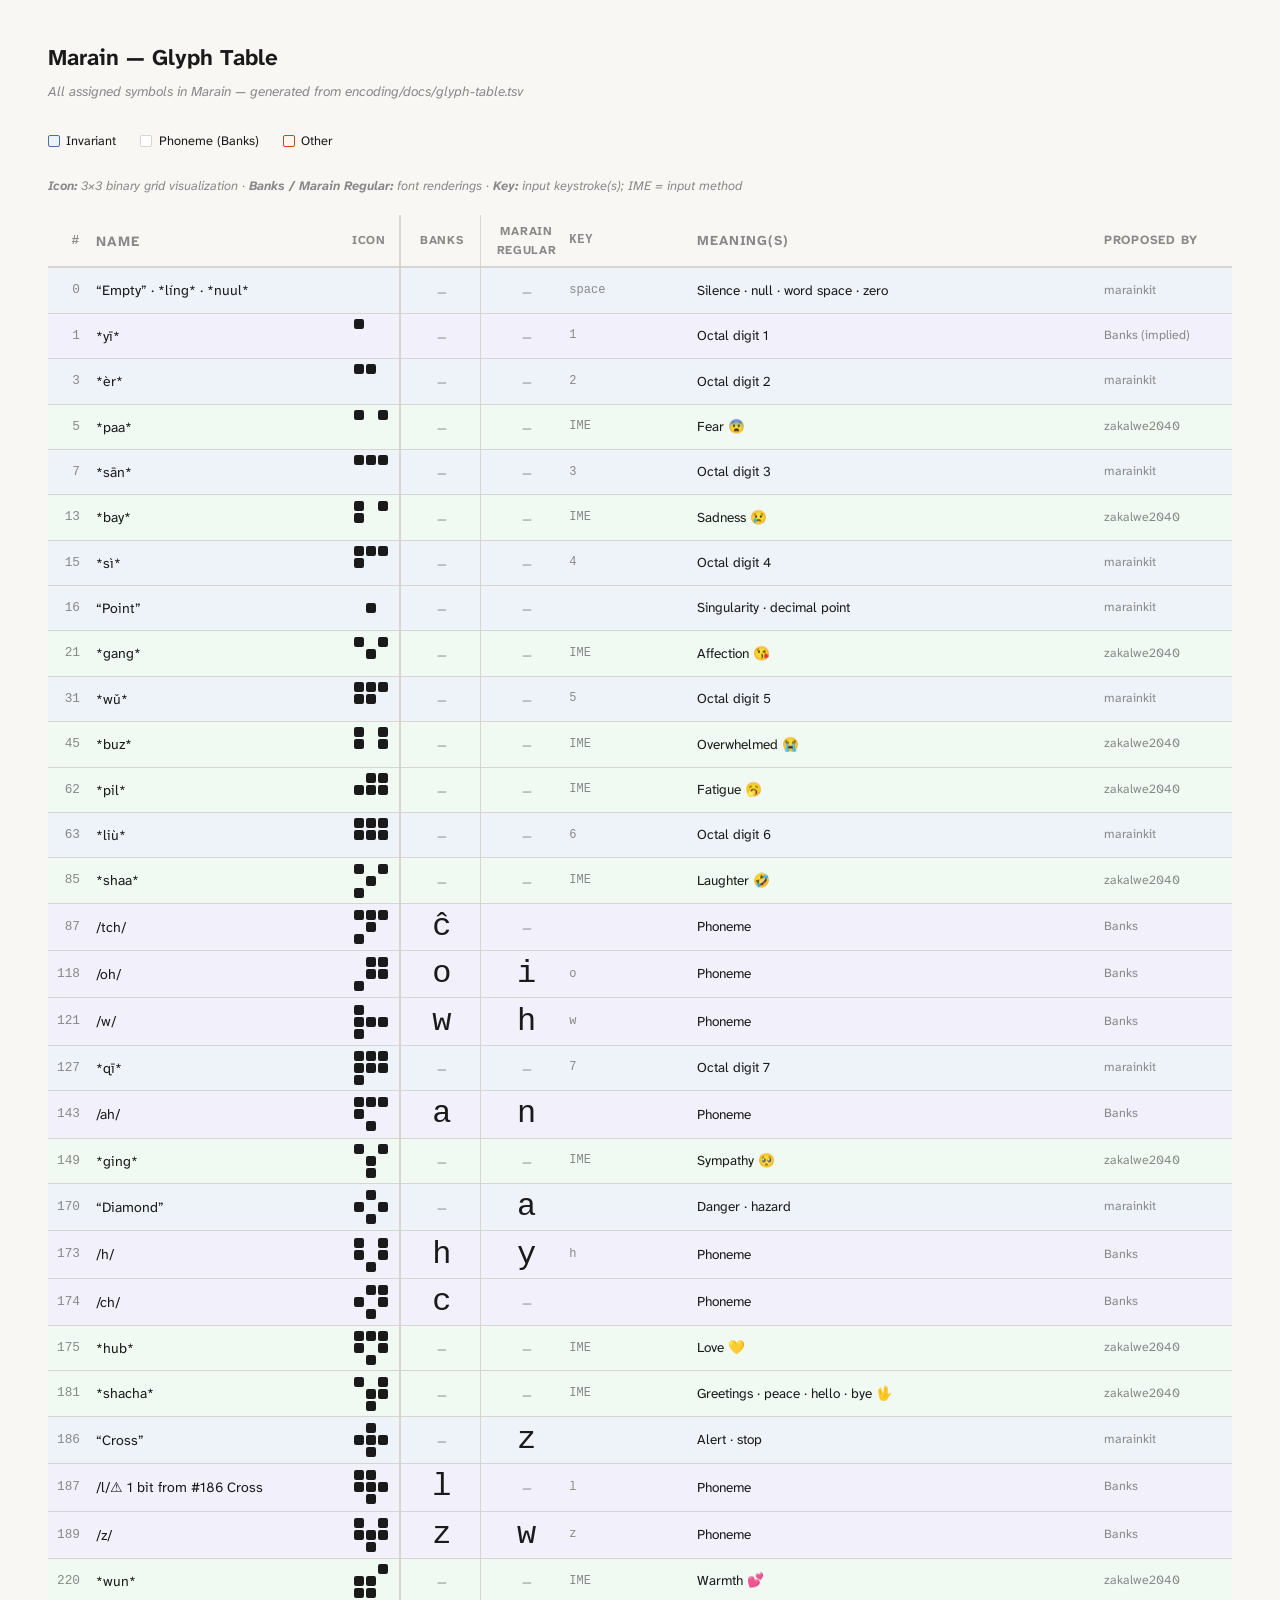
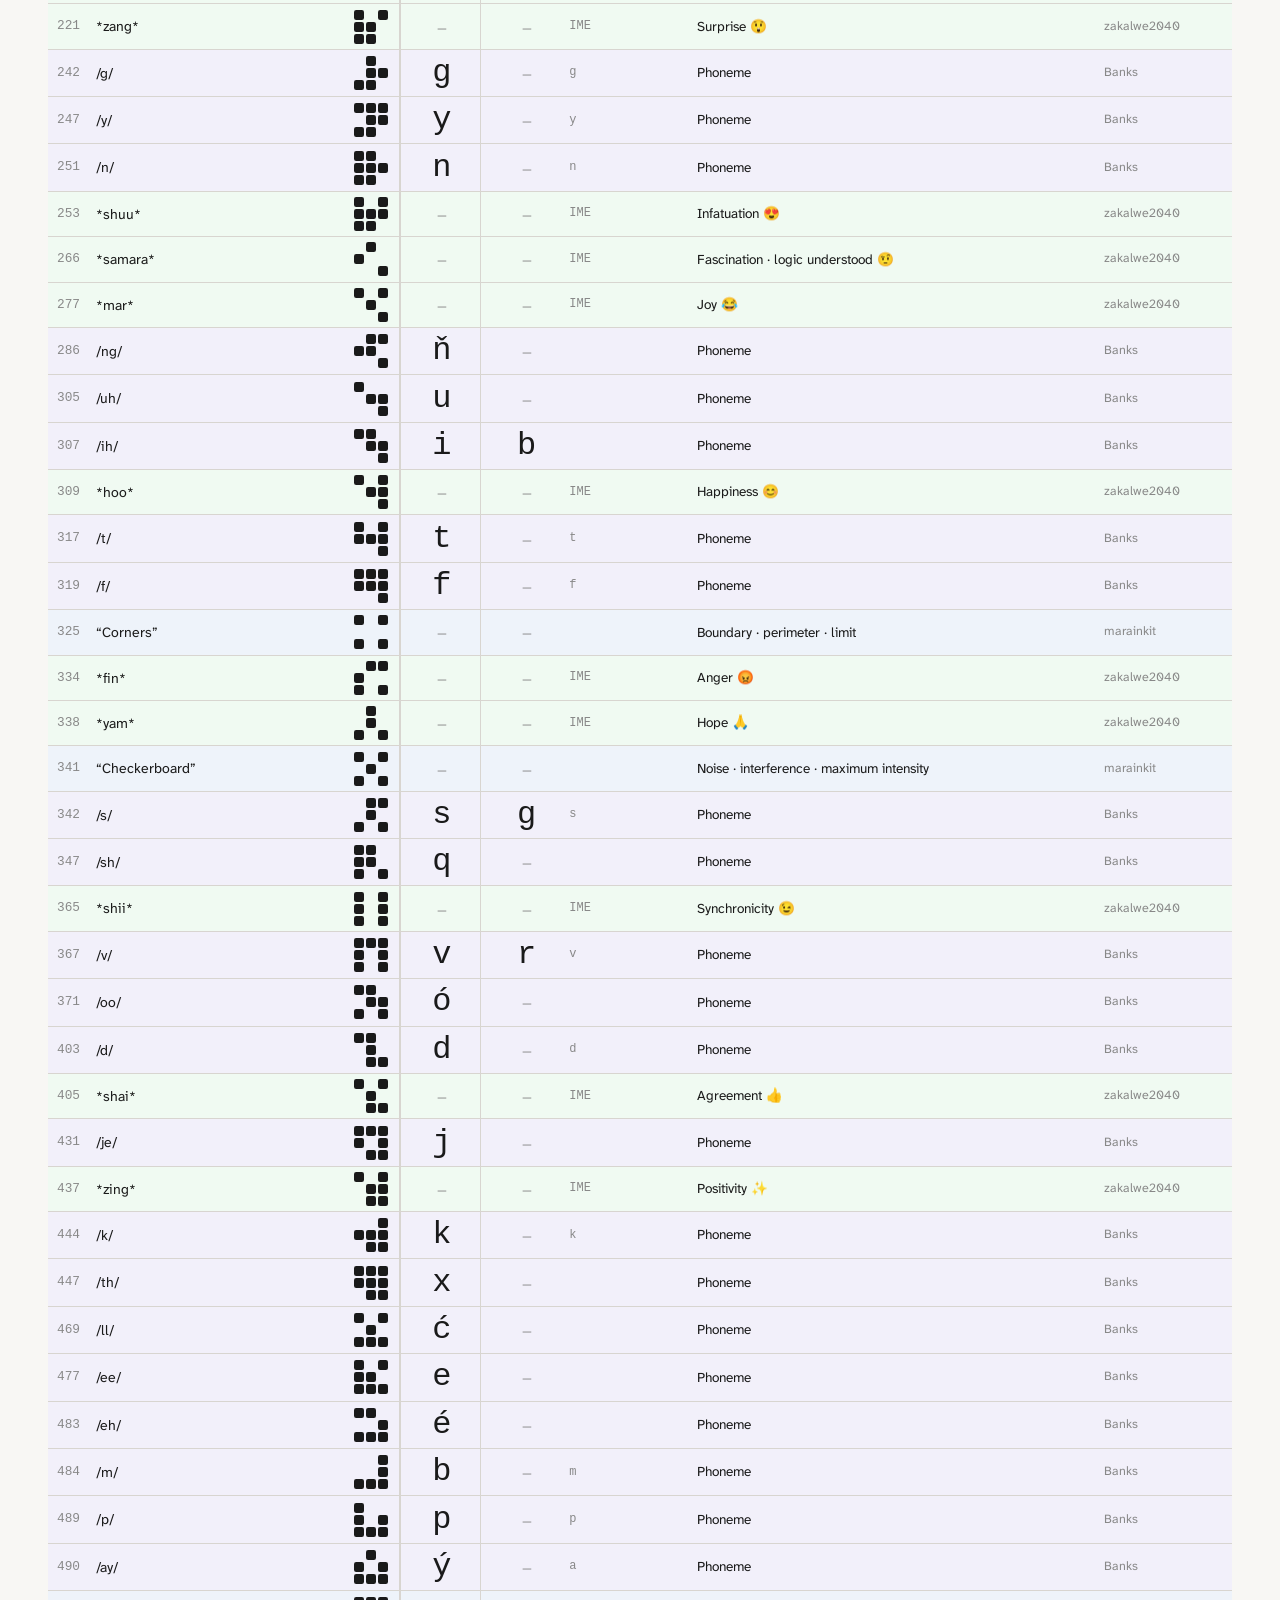
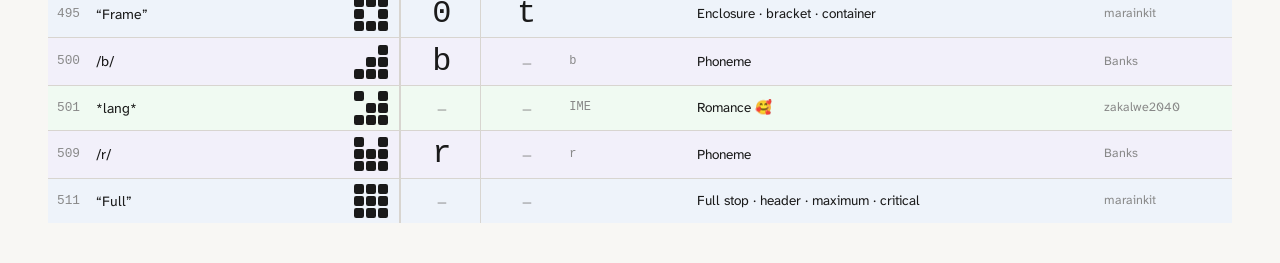
==== commit a7398eeb: "Rotate icon grid 180 degrees to align with Banks' vision Updated the SVG rendering to rotate each ce" ====
--- a/docs/index.html
+++ b/docs/index.html
@@ -14,11 +14,11 @@
     <style>
       @font-face {
         font-family: "MarainBanks";
-        src: local("MarainBanks"), url("marain-banks/Marain-Banks.ttf") format("truetype");
+        src: local("MarainBanks"), url("https://raw.githubusercontent.com/marainkit/marain/main/docs/marain-banks/Marain-Banks.ttf") format("truetype");
       }
       @font-face {
         font-family: "MarainRegular";
-        src: local("MarainRegular"), url("marain-regular/Marain-Regular.ttf") format("truetype");
+        src: local("MarainRegular"), url("https://raw.githubusercontent.com/marainkit/marain/main/docs/marain-regular/Marain-Regular.ttf") format("truetype");
       }
       :root {
         --bg: #f8f7f4;
@@ -266,8 +266,8 @@
               viewBox="0 0 38 38"
             >
               <rect
-                x="26.0"
-                y="26.0"
+                x="2.0"
+                y="2.0"
                 width="10"
                 height="10"
                 rx="2.2"
@@ -293,15 +293,15 @@
             >
               <rect
                 x="14.0"
-                y="26.0"
-                width="10"
-                height="10"
-                rx="2.2"
-                fill="#1a1a1a"
-              />
-              <rect
-                x="26.0"
-                y="26.0"
+                y="2.0"
+                width="10"
+                height="10"
+                rx="2.2"
+                fill="#1a1a1a"
+              />
+              <rect
+                x="2.0"
+                y="2.0"
                 width="10"
                 height="10"
                 rx="2.2"
@@ -326,16 +326,16 @@
               viewBox="0 0 38 38"
             >
               <rect
-                x="2.0"
-                y="26.0"
-                width="10"
-                height="10"
-                rx="2.2"
-                fill="#1a1a1a"
-              />
-              <rect
-                x="26.0"
-                y="26.0"
+                x="26.0"
+                y="2.0"
+                width="10"
+                height="10"
+                rx="2.2"
+                fill="#1a1a1a"
+              />
+              <rect
+                x="2.0"
+                y="2.0"
                 width="10"
                 height="10"
                 rx="2.2"
@@ -360,24 +360,24 @@
               viewBox="0 0 38 38"
             >
               <rect
-                x="2.0"
-                y="26.0"
-                width="10"
-                height="10"
-                rx="2.2"
-                fill="#1a1a1a"
-              />
-              <rect
-                x="14.0"
-                y="26.0"
-                width="10"
-                height="10"
-                rx="2.2"
-                fill="#1a1a1a"
-              />
-              <rect
-                x="26.0"
-                y="26.0"
+                x="26.0"
+                y="2.0"
+                width="10"
+                height="10"
+                rx="2.2"
+                fill="#1a1a1a"
+              />
+              <rect
+                x="14.0"
+                y="2.0"
+                width="10"
+                height="10"
+                rx="2.2"
+                fill="#1a1a1a"
+              />
+              <rect
+                x="2.0"
+                y="2.0"
                 width="10"
                 height="10"
                 rx="2.2"
@@ -402,24 +402,24 @@
               viewBox="0 0 38 38"
             >
               <rect
-                x="26.0"
-                y="14.0"
-                width="10"
-                height="10"
-                rx="2.2"
-                fill="#1a1a1a"
-              />
-              <rect
-                x="2.0"
-                y="26.0"
-                width="10"
-                height="10"
-                rx="2.2"
-                fill="#1a1a1a"
-              />
-              <rect
-                x="26.0"
-                y="26.0"
+                x="2.0"
+                y="14.0"
+                width="10"
+                height="10"
+                rx="2.2"
+                fill="#1a1a1a"
+              />
+              <rect
+                x="26.0"
+                y="2.0"
+                width="10"
+                height="10"
+                rx="2.2"
+                fill="#1a1a1a"
+              />
+              <rect
+                x="2.0"
+                y="2.0"
                 width="10"
                 height="10"
                 rx="2.2"
@@ -444,32 +444,32 @@
               viewBox="0 0 38 38"
             >
               <rect
-                x="26.0"
-                y="14.0"
-                width="10"
-                height="10"
-                rx="2.2"
-                fill="#1a1a1a"
-              />
-              <rect
-                x="2.0"
-                y="26.0"
-                width="10"
-                height="10"
-                rx="2.2"
-                fill="#1a1a1a"
-              />
-              <rect
-                x="14.0"
-                y="26.0"
-                width="10"
-                height="10"
-                rx="2.2"
-                fill="#1a1a1a"
-              />
-              <rect
-                x="26.0"
-                y="26.0"
+                x="2.0"
+                y="14.0"
+                width="10"
+                height="10"
+                rx="2.2"
+                fill="#1a1a1a"
+              />
+              <rect
+                x="26.0"
+                y="2.0"
+                width="10"
+                height="10"
+                rx="2.2"
+                fill="#1a1a1a"
+              />
+              <rect
+                x="14.0"
+                y="2.0"
+                width="10"
+                height="10"
+                rx="2.2"
+                fill="#1a1a1a"
+              />
+              <rect
+                x="2.0"
+                y="2.0"
                 width="10"
                 height="10"
                 rx="2.2"
@@ -528,16 +528,16 @@
                 fill="#1a1a1a"
               />
               <rect
-                x="2.0"
-                y="26.0"
-                width="10"
-                height="10"
-                rx="2.2"
-                fill="#1a1a1a"
-              />
-              <rect
-                x="26.0"
-                y="26.0"
+                x="26.0"
+                y="2.0"
+                width="10"
+                height="10"
+                rx="2.2"
+                fill="#1a1a1a"
+              />
+              <rect
+                x="2.0"
+                y="2.0"
                 width="10"
                 height="10"
                 rx="2.2"
@@ -570,32 +570,32 @@
                 fill="#1a1a1a"
               />
               <rect
-                x="26.0"
-                y="14.0"
-                width="10"
-                height="10"
-                rx="2.2"
-                fill="#1a1a1a"
-              />
-              <rect
-                x="2.0"
-                y="26.0"
-                width="10"
-                height="10"
-                rx="2.2"
-                fill="#1a1a1a"
-              />
-              <rect
-                x="14.0"
-                y="26.0"
-                width="10"
-                height="10"
-                rx="2.2"
-                fill="#1a1a1a"
-              />
-              <rect
-                x="26.0"
-                y="26.0"
+                x="2.0"
+                y="14.0"
+                width="10"
+                height="10"
+                rx="2.2"
+                fill="#1a1a1a"
+              />
+              <rect
+                x="26.0"
+                y="2.0"
+                width="10"
+                height="10"
+                rx="2.2"
+                fill="#1a1a1a"
+              />
+              <rect
+                x="14.0"
+                y="2.0"
+                width="10"
+                height="10"
+                rx="2.2"
+                fill="#1a1a1a"
+              />
+              <rect
+                x="2.0"
+                y="2.0"
                 width="10"
                 height="10"
                 rx="2.2"
@@ -620,32 +620,32 @@
               viewBox="0 0 38 38"
             >
               <rect
-                x="2.0"
-                y="14.0"
-                width="10"
-                height="10"
-                rx="2.2"
-                fill="#1a1a1a"
-              />
-              <rect
-                x="26.0"
-                y="14.0"
-                width="10"
-                height="10"
-                rx="2.2"
-                fill="#1a1a1a"
-              />
-              <rect
-                x="2.0"
-                y="26.0"
-                width="10"
-                height="10"
-                rx="2.2"
-                fill="#1a1a1a"
-              />
-              <rect
-                x="26.0"
-                y="26.0"
+                x="26.0"
+                y="14.0"
+                width="10"
+                height="10"
+                rx="2.2"
+                fill="#1a1a1a"
+              />
+              <rect
+                x="2.0"
+                y="14.0"
+                width="10"
+                height="10"
+                rx="2.2"
+                fill="#1a1a1a"
+              />
+              <rect
+                x="26.0"
+                y="2.0"
+                width="10"
+                height="10"
+                rx="2.2"
+                fill="#1a1a1a"
+              />
+              <rect
+                x="2.0"
+                y="2.0"
                 width="10"
                 height="10"
                 rx="2.2"
@@ -670,40 +670,40 @@
               viewBox="0 0 38 38"
             >
               <rect
-                x="2.0"
-                y="14.0"
-                width="10"
-                height="10"
-                rx="2.2"
-                fill="#1a1a1a"
-              />
-              <rect
-                x="14.0"
-                y="14.0"
-                width="10"
-                height="10"
-                rx="2.2"
-                fill="#1a1a1a"
-              />
-              <rect
-                x="26.0"
-                y="14.0"
-                width="10"
-                height="10"
-                rx="2.2"
-                fill="#1a1a1a"
-              />
-              <rect
-                x="2.0"
-                y="26.0"
-                width="10"
-                height="10"
-                rx="2.2"
-                fill="#1a1a1a"
-              />
-              <rect
-                x="14.0"
-                y="26.0"
+                x="26.0"
+                y="14.0"
+                width="10"
+                height="10"
+                rx="2.2"
+                fill="#1a1a1a"
+              />
+              <rect
+                x="14.0"
+                y="14.0"
+                width="10"
+                height="10"
+                rx="2.2"
+                fill="#1a1a1a"
+              />
+              <rect
+                x="2.0"
+                y="14.0"
+                width="10"
+                height="10"
+                rx="2.2"
+                fill="#1a1a1a"
+              />
+              <rect
+                x="26.0"
+                y="2.0"
+                width="10"
+                height="10"
+                rx="2.2"
+                fill="#1a1a1a"
+              />
+              <rect
+                x="14.0"
+                y="2.0"
                 width="10"
                 height="10"
                 rx="2.2"
@@ -728,48 +728,48 @@
               viewBox="0 0 38 38"
             >
               <rect
-                x="2.0"
-                y="14.0"
-                width="10"
-                height="10"
-                rx="2.2"
-                fill="#1a1a1a"
-              />
-              <rect
-                x="14.0"
-                y="14.0"
-                width="10"
-                height="10"
-                rx="2.2"
-                fill="#1a1a1a"
-              />
-              <rect
-                x="26.0"
-                y="14.0"
-                width="10"
-                height="10"
-                rx="2.2"
-                fill="#1a1a1a"
-              />
-              <rect
-                x="2.0"
-                y="26.0"
-                width="10"
-                height="10"
-                rx="2.2"
-                fill="#1a1a1a"
-              />
-              <rect
-                x="14.0"
-                y="26.0"
-                width="10"
-                height="10"
-                rx="2.2"
-                fill="#1a1a1a"
-              />
-              <rect
-                x="26.0"
-                y="26.0"
+                x="26.0"
+                y="14.0"
+                width="10"
+                height="10"
+                rx="2.2"
+                fill="#1a1a1a"
+              />
+              <rect
+                x="14.0"
+                y="14.0"
+                width="10"
+                height="10"
+                rx="2.2"
+                fill="#1a1a1a"
+              />
+              <rect
+                x="2.0"
+                y="14.0"
+                width="10"
+                height="10"
+                rx="2.2"
+                fill="#1a1a1a"
+              />
+              <rect
+                x="26.0"
+                y="2.0"
+                width="10"
+                height="10"
+                rx="2.2"
+                fill="#1a1a1a"
+              />
+              <rect
+                x="14.0"
+                y="2.0"
+                width="10"
+                height="10"
+                rx="2.2"
+                fill="#1a1a1a"
+              />
+              <rect
+                x="2.0"
+                y="2.0"
                 width="10"
                 height="10"
                 rx="2.2"
@@ -794,32 +794,32 @@
               viewBox="0 0 38 38"
             >
               <rect
-                x="26.0"
-                y="2.0"
-                width="10"
-                height="10"
-                rx="2.2"
-                fill="#1a1a1a"
-              />
-              <rect
-                x="14.0"
-                y="14.0"
-                width="10"
-                height="10"
-                rx="2.2"
-                fill="#1a1a1a"
-              />
-              <rect
-                x="2.0"
-                y="26.0"
-                width="10"
-                height="10"
-                rx="2.2"
-                fill="#1a1a1a"
-              />
-              <rect
-                x="26.0"
-                y="26.0"
+                x="2.0"
+                y="26.0"
+                width="10"
+                height="10"
+                rx="2.2"
+                fill="#1a1a1a"
+              />
+              <rect
+                x="14.0"
+                y="14.0"
+                width="10"
+                height="10"
+                rx="2.2"
+                fill="#1a1a1a"
+              />
+              <rect
+                x="26.0"
+                y="2.0"
+                width="10"
+                height="10"
+                rx="2.2"
+                fill="#1a1a1a"
+              />
+              <rect
+                x="2.0"
+                y="2.0"
                 width="10"
                 height="10"
                 rx="2.2"
@@ -844,40 +844,40 @@
               viewBox="0 0 38 38"
             >
               <rect
-                x="26.0"
-                y="2.0"
-                width="10"
-                height="10"
-                rx="2.2"
-                fill="#1a1a1a"
-              />
-              <rect
-                x="14.0"
-                y="14.0"
-                width="10"
-                height="10"
-                rx="2.2"
-                fill="#1a1a1a"
-              />
-              <rect
-                x="2.0"
-                y="26.0"
-                width="10"
-                height="10"
-                rx="2.2"
-                fill="#1a1a1a"
-              />
-              <rect
-                x="14.0"
-                y="26.0"
-                width="10"
-                height="10"
-                rx="2.2"
-                fill="#1a1a1a"
-              />
-              <rect
-                x="26.0"
-                y="26.0"
+                x="2.0"
+                y="26.0"
+                width="10"
+                height="10"
+                rx="2.2"
+                fill="#1a1a1a"
+              />
+              <rect
+                x="14.0"
+                y="14.0"
+                width="10"
+                height="10"
+                rx="2.2"
+                fill="#1a1a1a"
+              />
+              <rect
+                x="26.0"
+                y="2.0"
+                width="10"
+                height="10"
+                rx="2.2"
+                fill="#1a1a1a"
+              />
+              <rect
+                x="14.0"
+                y="2.0"
+                width="10"
+                height="10"
+                rx="2.2"
+                fill="#1a1a1a"
+              />
+              <rect
+                x="2.0"
+                y="2.0"
                 width="10"
                 height="10"
                 rx="2.2"
@@ -902,40 +902,40 @@
               viewBox="0 0 38 38"
             >
               <rect
-                x="26.0"
-                y="2.0"
-                width="10"
-                height="10"
-                rx="2.2"
-                fill="#1a1a1a"
-              />
-              <rect
-                x="2.0"
-                y="14.0"
-                width="10"
-                height="10"
-                rx="2.2"
-                fill="#1a1a1a"
-              />
-              <rect
-                x="14.0"
-                y="14.0"
-                width="10"
-                height="10"
-                rx="2.2"
-                fill="#1a1a1a"
-              />
-              <rect
-                x="2.0"
-                y="26.0"
-                width="10"
-                height="10"
-                rx="2.2"
-                fill="#1a1a1a"
-              />
-              <rect
-                x="14.0"
-                y="26.0"
+                x="2.0"
+                y="26.0"
+                width="10"
+                height="10"
+                rx="2.2"
+                fill="#1a1a1a"
+              />
+              <rect
+                x="26.0"
+                y="14.0"
+                width="10"
+                height="10"
+                rx="2.2"
+                fill="#1a1a1a"
+              />
+              <rect
+                x="14.0"
+                y="14.0"
+                width="10"
+                height="10"
+                rx="2.2"
+                fill="#1a1a1a"
+              />
+              <rect
+                x="26.0"
+                y="2.0"
+                width="10"
+                height="10"
+                rx="2.2"
+                fill="#1a1a1a"
+              />
+              <rect
+                x="14.0"
+                y="2.0"
                 width="10"
                 height="10"
                 rx="2.2"
@@ -960,40 +960,40 @@
               viewBox="0 0 38 38"
             >
               <rect
-                x="26.0"
-                y="2.0"
-                width="10"
-                height="10"
-                rx="2.2"
-                fill="#1a1a1a"
-              />
-              <rect
-                x="2.0"
-                y="14.0"
-                width="10"
-                height="10"
-                rx="2.2"
-                fill="#1a1a1a"
-              />
-              <rect
-                x="14.0"
-                y="14.0"
-                width="10"
-                height="10"
-                rx="2.2"
-                fill="#1a1a1a"
-              />
-              <rect
-                x="26.0"
-                y="14.0"
-                width="10"
-                height="10"
-                rx="2.2"
-                fill="#1a1a1a"
-              />
-              <rect
-                x="26.0"
-                y="26.0"
+                x="2.0"
+                y="26.0"
+                width="10"
+                height="10"
+                rx="2.2"
+                fill="#1a1a1a"
+              />
+              <rect
+                x="26.0"
+                y="14.0"
+                width="10"
+                height="10"
+                rx="2.2"
+                fill="#1a1a1a"
+              />
+              <rect
+                x="14.0"
+                y="14.0"
+                width="10"
+                height="10"
+                rx="2.2"
+                fill="#1a1a1a"
+              />
+              <rect
+                x="2.0"
+                y="14.0"
+                width="10"
+                height="10"
+                rx="2.2"
+                fill="#1a1a1a"
+              />
+              <rect
+                x="2.0"
+                y="2.0"
                 width="10"
                 height="10"
                 rx="2.2"
@@ -1018,56 +1018,56 @@
               viewBox="0 0 38 38"
             >
               <rect
-                x="26.0"
-                y="2.0"
-                width="10"
-                height="10"
-                rx="2.2"
-                fill="#1a1a1a"
-              />
-              <rect
-                x="2.0"
-                y="14.0"
-                width="10"
-                height="10"
-                rx="2.2"
-                fill="#1a1a1a"
-              />
-              <rect
-                x="14.0"
-                y="14.0"
-                width="10"
-                height="10"
-                rx="2.2"
-                fill="#1a1a1a"
-              />
-              <rect
-                x="26.0"
-                y="14.0"
-                width="10"
-                height="10"
-                rx="2.2"
-                fill="#1a1a1a"
-              />
-              <rect
-                x="2.0"
-                y="26.0"
-                width="10"
-                height="10"
-                rx="2.2"
-                fill="#1a1a1a"
-              />
-              <rect
-                x="14.0"
-                y="26.0"
-                width="10"
-                height="10"
-                rx="2.2"
-                fill="#1a1a1a"
-              />
-              <rect
-                x="26.0"
-                y="26.0"
+                x="2.0"
+                y="26.0"
+                width="10"
+                height="10"
+                rx="2.2"
+                fill="#1a1a1a"
+              />
+              <rect
+                x="26.0"
+                y="14.0"
+                width="10"
+                height="10"
+                rx="2.2"
+                fill="#1a1a1a"
+              />
+              <rect
+                x="14.0"
+                y="14.0"
+                width="10"
+                height="10"
+                rx="2.2"
+                fill="#1a1a1a"
+              />
+              <rect
+                x="2.0"
+                y="14.0"
+                width="10"
+                height="10"
+                rx="2.2"
+                fill="#1a1a1a"
+              />
+              <rect
+                x="26.0"
+                y="2.0"
+                width="10"
+                height="10"
+                rx="2.2"
+                fill="#1a1a1a"
+              />
+              <rect
+                x="14.0"
+                y="2.0"
+                width="10"
+                height="10"
+                rx="2.2"
+                fill="#1a1a1a"
+              />
+              <rect
+                x="2.0"
+                y="2.0"
                 width="10"
                 height="10"
                 rx="2.2"
@@ -1093,39 +1093,39 @@
             >
               <rect
                 x="14.0"
-                y="2.0"
-                width="10"
-                height="10"
-                rx="2.2"
-                fill="#1a1a1a"
-              />
-              <rect
-                x="26.0"
-                y="14.0"
-                width="10"
-                height="10"
-                rx="2.2"
-                fill="#1a1a1a"
-              />
-              <rect
-                x="2.0"
-                y="26.0"
-                width="10"
-                height="10"
-                rx="2.2"
-                fill="#1a1a1a"
-              />
-              <rect
-                x="14.0"
-                y="26.0"
-                width="10"
-                height="10"
-                rx="2.2"
-                fill="#1a1a1a"
-              />
-              <rect
-                x="26.0"
-                y="26.0"
+                y="26.0"
+                width="10"
+                height="10"
+                rx="2.2"
+                fill="#1a1a1a"
+              />
+              <rect
+                x="2.0"
+                y="14.0"
+                width="10"
+                height="10"
+                rx="2.2"
+                fill="#1a1a1a"
+              />
+              <rect
+                x="26.0"
+                y="2.0"
+                width="10"
+                height="10"
+                rx="2.2"
+                fill="#1a1a1a"
+              />
+              <rect
+                x="14.0"
+                y="2.0"
+                width="10"
+                height="10"
+                rx="2.2"
+                fill="#1a1a1a"
+              />
+              <rect
+                x="2.0"
+                y="2.0"
                 width="10"
                 height="10"
                 rx="2.2"
@@ -1151,31 +1151,31 @@
             >
               <rect
                 x="14.0"
-                y="2.0"
-                width="10"
-                height="10"
-                rx="2.2"
-                fill="#1a1a1a"
-              />
-              <rect
-                x="14.0"
-                y="14.0"
-                width="10"
-                height="10"
-                rx="2.2"
-                fill="#1a1a1a"
-              />
-              <rect
-                x="2.0"
-                y="26.0"
-                width="10"
-                height="10"
-                rx="2.2"
-                fill="#1a1a1a"
-              />
-              <rect
-                x="26.0"
-                y="26.0"
+                y="26.0"
+                width="10"
+                height="10"
+                rx="2.2"
+                fill="#1a1a1a"
+              />
+              <rect
+                x="14.0"
+                y="14.0"
+                width="10"
+                height="10"
+                rx="2.2"
+                fill="#1a1a1a"
+              />
+              <rect
+                x="26.0"
+                y="2.0"
+                width="10"
+                height="10"
+                rx="2.2"
+                fill="#1a1a1a"
+              />
+              <rect
+                x="2.0"
+                y="2.0"
                 width="10"
                 height="10"
                 rx="2.2"
@@ -1201,31 +1201,31 @@
             >
               <rect
                 x="14.0"
-                y="2.0"
-                width="10"
-                height="10"
-                rx="2.2"
-                fill="#1a1a1a"
-              />
-              <rect
-                x="2.0"
-                y="14.0"
-                width="10"
-                height="10"
-                rx="2.2"
-                fill="#1a1a1a"
-              />
-              <rect
-                x="26.0"
-                y="14.0"
-                width="10"
-                height="10"
-                rx="2.2"
-                fill="#1a1a1a"
-              />
-              <rect
-                x="14.0"
-                y="26.0"
+                y="26.0"
+                width="10"
+                height="10"
+                rx="2.2"
+                fill="#1a1a1a"
+              />
+              <rect
+                x="26.0"
+                y="14.0"
+                width="10"
+                height="10"
+                rx="2.2"
+                fill="#1a1a1a"
+              />
+              <rect
+                x="2.0"
+                y="14.0"
+                width="10"
+                height="10"
+                rx="2.2"
+                fill="#1a1a1a"
+              />
+              <rect
+                x="14.0"
+                y="2.0"
                 width="10"
                 height="10"
                 rx="2.2"
@@ -1251,39 +1251,39 @@
             >
               <rect
                 x="14.0"
-                y="2.0"
-                width="10"
-                height="10"
-                rx="2.2"
-                fill="#1a1a1a"
-              />
-              <rect
-                x="2.0"
-                y="14.0"
-                width="10"
-                height="10"
-                rx="2.2"
-                fill="#1a1a1a"
-              />
-              <rect
-                x="26.0"
-                y="14.0"
-                width="10"
-                height="10"
-                rx="2.2"
-                fill="#1a1a1a"
-              />
-              <rect
-                x="2.0"
-                y="26.0"
-                width="10"
-                height="10"
-                rx="2.2"
-                fill="#1a1a1a"
-              />
-              <rect
-                x="26.0"
-                y="26.0"
+                y="26.0"
+                width="10"
+                height="10"
+                rx="2.2"
+                fill="#1a1a1a"
+              />
+              <rect
+                x="26.0"
+                y="14.0"
+                width="10"
+                height="10"
+                rx="2.2"
+                fill="#1a1a1a"
+              />
+              <rect
+                x="2.0"
+                y="14.0"
+                width="10"
+                height="10"
+                rx="2.2"
+                fill="#1a1a1a"
+              />
+              <rect
+                x="26.0"
+                y="2.0"
+                width="10"
+                height="10"
+                rx="2.2"
+                fill="#1a1a1a"
+              />
+              <rect
+                x="2.0"
+                y="2.0"
                 width="10"
                 height="10"
                 rx="2.2"
@@ -1309,39 +1309,39 @@
             >
               <rect
                 x="14.0"
-                y="2.0"
-                width="10"
-                height="10"
-                rx="2.2"
-                fill="#1a1a1a"
-              />
-              <rect
-                x="2.0"
-                y="14.0"
-                width="10"
-                height="10"
-                rx="2.2"
-                fill="#1a1a1a"
-              />
-              <rect
-                x="26.0"
-                y="14.0"
-                width="10"
-                height="10"
-                rx="2.2"
-                fill="#1a1a1a"
-              />
-              <rect
-                x="2.0"
-                y="26.0"
-                width="10"
-                height="10"
-                rx="2.2"
-                fill="#1a1a1a"
-              />
-              <rect
-                x="14.0"
-                y="26.0"
+                y="26.0"
+                width="10"
+                height="10"
+                rx="2.2"
+                fill="#1a1a1a"
+              />
+              <rect
+                x="26.0"
+                y="14.0"
+                width="10"
+                height="10"
+                rx="2.2"
+                fill="#1a1a1a"
+              />
+              <rect
+                x="2.0"
+                y="14.0"
+                width="10"
+                height="10"
+                rx="2.2"
+                fill="#1a1a1a"
+              />
+              <rect
+                x="26.0"
+                y="2.0"
+                width="10"
+                height="10"
+                rx="2.2"
+                fill="#1a1a1a"
+              />
+              <rect
+                x="14.0"
+                y="2.0"
                 width="10"
                 height="10"
                 rx="2.2"
@@ -1367,47 +1367,47 @@
             >
               <rect
                 x="14.0"
-                y="2.0"
-                width="10"
-                height="10"
-                rx="2.2"
-                fill="#1a1a1a"
-              />
-              <rect
-                x="2.0"
-                y="14.0"
-                width="10"
-                height="10"
-                rx="2.2"
-                fill="#1a1a1a"
-              />
-              <rect
-                x="26.0"
-                y="14.0"
-                width="10"
-                height="10"
-                rx="2.2"
-                fill="#1a1a1a"
-              />
-              <rect
-                x="2.0"
-                y="26.0"
-                width="10"
-                height="10"
-                rx="2.2"
-                fill="#1a1a1a"
-              />
-              <rect
-                x="14.0"
-                y="26.0"
-                width="10"
-                height="10"
-                rx="2.2"
-                fill="#1a1a1a"
-              />
-              <rect
-                x="26.0"
-                y="26.0"
+                y="26.0"
+                width="10"
+                height="10"
+                rx="2.2"
+                fill="#1a1a1a"
+              />
+              <rect
+                x="26.0"
+                y="14.0"
+                width="10"
+                height="10"
+                rx="2.2"
+                fill="#1a1a1a"
+              />
+              <rect
+                x="2.0"
+                y="14.0"
+                width="10"
+                height="10"
+                rx="2.2"
+                fill="#1a1a1a"
+              />
+              <rect
+                x="26.0"
+                y="2.0"
+                width="10"
+                height="10"
+                rx="2.2"
+                fill="#1a1a1a"
+              />
+              <rect
+                x="14.0"
+                y="2.0"
+                width="10"
+                height="10"
+                rx="2.2"
+                fill="#1a1a1a"
+              />
+              <rect
+                x="2.0"
+                y="2.0"
                 width="10"
                 height="10"
                 rx="2.2"
@@ -1433,39 +1433,39 @@
             >
               <rect
                 x="14.0"
-                y="2.0"
-                width="10"
-                height="10"
-                rx="2.2"
-                fill="#1a1a1a"
-              />
-              <rect
-                x="2.0"
-                y="14.0"
-                width="10"
-                height="10"
-                rx="2.2"
-                fill="#1a1a1a"
-              />
-              <rect
-                x="14.0"
-                y="14.0"
-                width="10"
-                height="10"
-                rx="2.2"
-                fill="#1a1a1a"
-              />
-              <rect
-                x="2.0"
-                y="26.0"
-                width="10"
-                height="10"
-                rx="2.2"
-                fill="#1a1a1a"
-              />
-              <rect
-                x="26.0"
-                y="26.0"
+                y="26.0"
+                width="10"
+                height="10"
+                rx="2.2"
+                fill="#1a1a1a"
+              />
+              <rect
+                x="26.0"
+                y="14.0"
+                width="10"
+                height="10"
+                rx="2.2"
+                fill="#1a1a1a"
+              />
+              <rect
+                x="14.0"
+                y="14.0"
+                width="10"
+                height="10"
+                rx="2.2"
+                fill="#1a1a1a"
+              />
+              <rect
+                x="26.0"
+                y="2.0"
+                width="10"
+                height="10"
+                rx="2.2"
+                fill="#1a1a1a"
+              />
+              <rect
+                x="2.0"
+                y="2.0"
                 width="10"
                 height="10"
                 rx="2.2"
@@ -1491,39 +1491,39 @@
             >
               <rect
                 x="14.0"
-                y="2.0"
-                width="10"
-                height="10"
-                rx="2.2"
-                fill="#1a1a1a"
-              />
-              <rect
-                x="2.0"
-                y="14.0"
-                width="10"
-                height="10"
-                rx="2.2"
-                fill="#1a1a1a"
-              />
-              <rect
-                x="14.0"
-                y="14.0"
-                width="10"
-                height="10"
-                rx="2.2"
-                fill="#1a1a1a"
-              />
-              <rect
-                x="26.0"
-                y="14.0"
-                width="10"
-                height="10"
-                rx="2.2"
-                fill="#1a1a1a"
-              />
-              <rect
-                x="14.0"
-                y="26.0"
+                y="26.0"
+                width="10"
+                height="10"
+                rx="2.2"
+                fill="#1a1a1a"
+              />
+              <rect
+                x="26.0"
+                y="14.0"
+                width="10"
+                height="10"
+                rx="2.2"
+                fill="#1a1a1a"
+              />
+              <rect
+                x="14.0"
+                y="14.0"
+                width="10"
+                height="10"
+                rx="2.2"
+                fill="#1a1a1a"
+              />
+              <rect
+                x="2.0"
+                y="14.0"
+                width="10"
+                height="10"
+                rx="2.2"
+                fill="#1a1a1a"
+              />
+              <rect
+                x="14.0"
+                y="2.0"
                 width="10"
                 height="10"
                 rx="2.2"
@@ -1549,47 +1549,47 @@
             >
               <rect
                 x="14.0"
-                y="2.0"
-                width="10"
-                height="10"
-                rx="2.2"
-                fill="#1a1a1a"
-              />
-              <rect
-                x="2.0"
-                y="14.0"
-                width="10"
-                height="10"
-                rx="2.2"
-                fill="#1a1a1a"
-              />
-              <rect
-                x="14.0"
-                y="14.0"
-                width="10"
-                height="10"
-                rx="2.2"
-                fill="#1a1a1a"
-              />
-              <rect
-                x="26.0"
-                y="14.0"
-                width="10"
-                height="10"
-                rx="2.2"
-                fill="#1a1a1a"
-              />
-              <rect
-                x="14.0"
-                y="26.0"
-                width="10"
-                height="10"
-                rx="2.2"
-                fill="#1a1a1a"
-              />
-              <rect
-                x="26.0"
-                y="26.0"
+                y="26.0"
+                width="10"
+                height="10"
+                rx="2.2"
+                fill="#1a1a1a"
+              />
+              <rect
+                x="26.0"
+                y="14.0"
+                width="10"
+                height="10"
+                rx="2.2"
+                fill="#1a1a1a"
+              />
+              <rect
+                x="14.0"
+                y="14.0"
+                width="10"
+                height="10"
+                rx="2.2"
+                fill="#1a1a1a"
+              />
+              <rect
+                x="2.0"
+                y="14.0"
+                width="10"
+                height="10"
+                rx="2.2"
+                fill="#1a1a1a"
+              />
+              <rect
+                x="14.0"
+                y="2.0"
+                width="10"
+                height="10"
+                rx="2.2"
+                fill="#1a1a1a"
+              />
+              <rect
+                x="2.0"
+                y="2.0"
                 width="10"
                 height="10"
                 rx="2.2"
@@ -1615,47 +1615,47 @@
             >
               <rect
                 x="14.0"
-                y="2.0"
-                width="10"
-                height="10"
-                rx="2.2"
-                fill="#1a1a1a"
-              />
-              <rect
-                x="2.0"
-                y="14.0"
-                width="10"
-                height="10"
-                rx="2.2"
-                fill="#1a1a1a"
-              />
-              <rect
-                x="14.0"
-                y="14.0"
-                width="10"
-                height="10"
-                rx="2.2"
-                fill="#1a1a1a"
-              />
-              <rect
-                x="26.0"
-                y="14.0"
-                width="10"
-                height="10"
-                rx="2.2"
-                fill="#1a1a1a"
-              />
-              <rect
-                x="2.0"
-                y="26.0"
-                width="10"
-                height="10"
-                rx="2.2"
-                fill="#1a1a1a"
-              />
-              <rect
-                x="26.0"
-                y="26.0"
+                y="26.0"
+                width="10"
+                height="10"
+                rx="2.2"
+                fill="#1a1a1a"
+              />
+              <rect
+                x="26.0"
+                y="14.0"
+                width="10"
+                height="10"
+                rx="2.2"
+                fill="#1a1a1a"
+              />
+              <rect
+                x="14.0"
+                y="14.0"
+                width="10"
+                height="10"
+                rx="2.2"
+                fill="#1a1a1a"
+              />
+              <rect
+                x="2.0"
+                y="14.0"
+                width="10"
+                height="10"
+                rx="2.2"
+                fill="#1a1a1a"
+              />
+              <rect
+                x="26.0"
+                y="2.0"
+                width="10"
+                height="10"
+                rx="2.2"
+                fill="#1a1a1a"
+              />
+              <rect
+                x="2.0"
+                y="2.0"
                 width="10"
                 height="10"
                 rx="2.2"
@@ -1681,39 +1681,39 @@
             >
               <rect
                 x="14.0"
-                y="2.0"
-                width="10"
-                height="10"
-                rx="2.2"
-                fill="#1a1a1a"
-              />
-              <rect
-                x="26.0"
-                y="2.0"
-                width="10"
-                height="10"
-                rx="2.2"
-                fill="#1a1a1a"
-              />
-              <rect
-                x="14.0"
-                y="14.0"
-                width="10"
-                height="10"
-                rx="2.2"
-                fill="#1a1a1a"
-              />
-              <rect
-                x="26.0"
-                y="14.0"
-                width="10"
-                height="10"
-                rx="2.2"
-                fill="#1a1a1a"
-              />
-              <rect
-                x="2.0"
-                y="26.0"
+                y="26.0"
+                width="10"
+                height="10"
+                rx="2.2"
+                fill="#1a1a1a"
+              />
+              <rect
+                x="2.0"
+                y="26.0"
+                width="10"
+                height="10"
+                rx="2.2"
+                fill="#1a1a1a"
+              />
+              <rect
+                x="14.0"
+                y="14.0"
+                width="10"
+                height="10"
+                rx="2.2"
+                fill="#1a1a1a"
+              />
+              <rect
+                x="2.0"
+                y="14.0"
+                width="10"
+                height="10"
+                rx="2.2"
+                fill="#1a1a1a"
+              />
+              <rect
+                x="26.0"
+                y="2.0"
                 width="10"
                 height="10"
                 rx="2.2"
@@ -1739,47 +1739,47 @@
             >
               <rect
                 x="14.0"
-                y="2.0"
-                width="10"
-                height="10"
-                rx="2.2"
-                fill="#1a1a1a"
-              />
-              <rect
-                x="26.0"
-                y="2.0"
-                width="10"
-                height="10"
-                rx="2.2"
-                fill="#1a1a1a"
-              />
-              <rect
-                x="14.0"
-                y="14.0"
-                width="10"
-                height="10"
-                rx="2.2"
-                fill="#1a1a1a"
-              />
-              <rect
-                x="26.0"
-                y="14.0"
-                width="10"
-                height="10"
-                rx="2.2"
-                fill="#1a1a1a"
-              />
-              <rect
-                x="2.0"
-                y="26.0"
-                width="10"
-                height="10"
-                rx="2.2"
-                fill="#1a1a1a"
-              />
-              <rect
-                x="26.0"
-                y="26.0"
+                y="26.0"
+                width="10"
+                height="10"
+                rx="2.2"
+                fill="#1a1a1a"
+              />
+              <rect
+                x="2.0"
+                y="26.0"
+                width="10"
+                height="10"
+                rx="2.2"
+                fill="#1a1a1a"
+              />
+              <rect
+                x="14.0"
+                y="14.0"
+                width="10"
+                height="10"
+                rx="2.2"
+                fill="#1a1a1a"
+              />
+              <rect
+                x="2.0"
+                y="14.0"
+                width="10"
+                height="10"
+                rx="2.2"
+                fill="#1a1a1a"
+              />
+              <rect
+                x="26.0"
+                y="2.0"
+                width="10"
+                height="10"
+                rx="2.2"
+                fill="#1a1a1a"
+              />
+              <rect
+                x="2.0"
+                y="2.0"
                 width="10"
                 height="10"
                 rx="2.2"
@@ -1805,39 +1805,39 @@
             >
               <rect
                 x="14.0"
-                y="2.0"
-                width="10"
-                height="10"
-                rx="2.2"
-                fill="#1a1a1a"
-              />
-              <rect
-                x="26.0"
-                y="2.0"
-                width="10"
-                height="10"
-                rx="2.2"
-                fill="#1a1a1a"
-              />
-              <rect
-                x="2.0"
-                y="14.0"
-                width="10"
-                height="10"
-                rx="2.2"
-                fill="#1a1a1a"
-              />
-              <rect
-                x="14.0"
-                y="14.0"
-                width="10"
-                height="10"
-                rx="2.2"
-                fill="#1a1a1a"
-              />
-              <rect
-                x="14.0"
-                y="26.0"
+                y="26.0"
+                width="10"
+                height="10"
+                rx="2.2"
+                fill="#1a1a1a"
+              />
+              <rect
+                x="2.0"
+                y="26.0"
+                width="10"
+                height="10"
+                rx="2.2"
+                fill="#1a1a1a"
+              />
+              <rect
+                x="26.0"
+                y="14.0"
+                width="10"
+                height="10"
+                rx="2.2"
+                fill="#1a1a1a"
+              />
+              <rect
+                x="14.0"
+                y="14.0"
+                width="10"
+                height="10"
+                rx="2.2"
+                fill="#1a1a1a"
+              />
+              <rect
+                x="14.0"
+                y="2.0"
                 width="10"
                 height="10"
                 rx="2.2"
@@ -1863,55 +1863,55 @@
             >
               <rect
                 x="14.0"
-                y="2.0"
-                width="10"
-                height="10"
-                rx="2.2"
-                fill="#1a1a1a"
-              />
-              <rect
-                x="26.0"
-                y="2.0"
-                width="10"
-                height="10"
-                rx="2.2"
-                fill="#1a1a1a"
-              />
-              <rect
-                x="2.0"
-                y="14.0"
-                width="10"
-                height="10"
-                rx="2.2"
-                fill="#1a1a1a"
-              />
-              <rect
-                x="14.0"
-                y="14.0"
-                width="10"
-                height="10"
-                rx="2.2"
-                fill="#1a1a1a"
-              />
-              <rect
-                x="2.0"
-                y="26.0"
-                width="10"
-                height="10"
-                rx="2.2"
-                fill="#1a1a1a"
-              />
-              <rect
-                x="14.0"
-                y="26.0"
-                width="10"
-                height="10"
-                rx="2.2"
-                fill="#1a1a1a"
-              />
-              <rect
-                x="26.0"
-                y="26.0"
+                y="26.0"
+                width="10"
+                height="10"
+                rx="2.2"
+                fill="#1a1a1a"
+              />
+              <rect
+                x="2.0"
+                y="26.0"
+                width="10"
+                height="10"
+                rx="2.2"
+                fill="#1a1a1a"
+              />
+              <rect
+                x="26.0"
+                y="14.0"
+                width="10"
+                height="10"
+                rx="2.2"
+                fill="#1a1a1a"
+              />
+              <rect
+                x="14.0"
+                y="14.0"
+                width="10"
+                height="10"
+                rx="2.2"
+                fill="#1a1a1a"
+              />
+              <rect
+                x="26.0"
+                y="2.0"
+                width="10"
+                height="10"
+                rx="2.2"
+                fill="#1a1a1a"
+              />
+              <rect
+                x="14.0"
+                y="2.0"
+                width="10"
+                height="10"
+                rx="2.2"
+                fill="#1a1a1a"
+              />
+              <rect
+                x="2.0"
+                y="2.0"
                 width="10"
                 height="10"
                 rx="2.2"
@@ -1937,55 +1937,55 @@
             >
               <rect
                 x="14.0"
-                y="2.0"
-                width="10"
-                height="10"
-                rx="2.2"
-                fill="#1a1a1a"
-              />
-              <rect
-                x="26.0"
-                y="2.0"
-                width="10"
-                height="10"
-                rx="2.2"
-                fill="#1a1a1a"
-              />
-              <rect
-                x="2.0"
-                y="14.0"
-                width="10"
-                height="10"
-                rx="2.2"
-                fill="#1a1a1a"
-              />
-              <rect
-                x="14.0"
-                y="14.0"
-                width="10"
-                height="10"
-                rx="2.2"
-                fill="#1a1a1a"
-              />
-              <rect
-                x="26.0"
-                y="14.0"
-                width="10"
-                height="10"
-                rx="2.2"
-                fill="#1a1a1a"
-              />
-              <rect
-                x="14.0"
-                y="26.0"
-                width="10"
-                height="10"
-                rx="2.2"
-                fill="#1a1a1a"
-              />
-              <rect
-                x="26.0"
-                y="26.0"
+                y="26.0"
+                width="10"
+                height="10"
+                rx="2.2"
+                fill="#1a1a1a"
+              />
+              <rect
+                x="2.0"
+                y="26.0"
+                width="10"
+                height="10"
+                rx="2.2"
+                fill="#1a1a1a"
+              />
+              <rect
+                x="26.0"
+                y="14.0"
+                width="10"
+                height="10"
+                rx="2.2"
+                fill="#1a1a1a"
+              />
+              <rect
+                x="14.0"
+                y="14.0"
+                width="10"
+                height="10"
+                rx="2.2"
+                fill="#1a1a1a"
+              />
+              <rect
+                x="2.0"
+                y="14.0"
+                width="10"
+                height="10"
+                rx="2.2"
+                fill="#1a1a1a"
+              />
+              <rect
+                x="14.0"
+                y="2.0"
+                width="10"
+                height="10"
+                rx="2.2"
+                fill="#1a1a1a"
+              />
+              <rect
+                x="2.0"
+                y="2.0"
                 width="10"
                 height="10"
                 rx="2.2"
@@ -2011,55 +2011,55 @@
             >
               <rect
                 x="14.0"
-                y="2.0"
-                width="10"
-                height="10"
-                rx="2.2"
-                fill="#1a1a1a"
-              />
-              <rect
-                x="26.0"
-                y="2.0"
-                width="10"
-                height="10"
-                rx="2.2"
-                fill="#1a1a1a"
-              />
-              <rect
-                x="2.0"
-                y="14.0"
-                width="10"
-                height="10"
-                rx="2.2"
-                fill="#1a1a1a"
-              />
-              <rect
-                x="14.0"
-                y="14.0"
-                width="10"
-                height="10"
-                rx="2.2"
-                fill="#1a1a1a"
-              />
-              <rect
-                x="26.0"
-                y="14.0"
-                width="10"
-                height="10"
-                rx="2.2"
-                fill="#1a1a1a"
-              />
-              <rect
-                x="2.0"
-                y="26.0"
-                width="10"
-                height="10"
-                rx="2.2"
-                fill="#1a1a1a"
-              />
-              <rect
-                x="26.0"
-                y="26.0"
+                y="26.0"
+                width="10"
+                height="10"
+                rx="2.2"
+                fill="#1a1a1a"
+              />
+              <rect
+                x="2.0"
+                y="26.0"
+                width="10"
+                height="10"
+                rx="2.2"
+                fill="#1a1a1a"
+              />
+              <rect
+                x="26.0"
+                y="14.0"
+                width="10"
+                height="10"
+                rx="2.2"
+                fill="#1a1a1a"
+              />
+              <rect
+                x="14.0"
+                y="14.0"
+                width="10"
+                height="10"
+                rx="2.2"
+                fill="#1a1a1a"
+              />
+              <rect
+                x="2.0"
+                y="14.0"
+                width="10"
+                height="10"
+                rx="2.2"
+                fill="#1a1a1a"
+              />
+              <rect
+                x="26.0"
+                y="2.0"
+                width="10"
+                height="10"
+                rx="2.2"
+                fill="#1a1a1a"
+              />
+              <rect
+                x="2.0"
+                y="2.0"
                 width="10"
                 height="10"
                 rx="2.2"
@@ -2084,24 +2084,24 @@
               viewBox="0 0 38 38"
             >
               <rect
-                x="2.0"
-                y="2.0"
-                width="10"
-                height="10"
-                rx="2.2"
-                fill="#1a1a1a"
-              />
-              <rect
-                x="26.0"
-                y="14.0"
-                width="10"
-                height="10"
-                rx="2.2"
-                fill="#1a1a1a"
-              />
-              <rect
-                x="14.0"
-                y="26.0"
+                x="26.0"
+                y="26.0"
+                width="10"
+                height="10"
+                rx="2.2"
+                fill="#1a1a1a"
+              />
+              <rect
+                x="2.0"
+                y="14.0"
+                width="10"
+                height="10"
+                rx="2.2"
+                fill="#1a1a1a"
+              />
+              <rect
+                x="14.0"
+                y="2.0"
                 width="10"
                 height="10"
                 rx="2.2"
@@ -2126,32 +2126,32 @@
               viewBox="0 0 38 38"
             >
               <rect
-                x="2.0"
-                y="2.0"
-                width="10"
-                height="10"
-                rx="2.2"
-                fill="#1a1a1a"
-              />
-              <rect
-                x="14.0"
-                y="14.0"
-                width="10"
-                height="10"
-                rx="2.2"
-                fill="#1a1a1a"
-              />
-              <rect
-                x="2.0"
-                y="26.0"
-                width="10"
-                height="10"
-                rx="2.2"
-                fill="#1a1a1a"
-              />
-              <rect
-                x="26.0"
-                y="26.0"
+                x="26.0"
+                y="26.0"
+                width="10"
+                height="10"
+                rx="2.2"
+                fill="#1a1a1a"
+              />
+              <rect
+                x="14.0"
+                y="14.0"
+                width="10"
+                height="10"
+                rx="2.2"
+                fill="#1a1a1a"
+              />
+              <rect
+                x="26.0"
+                y="2.0"
+                width="10"
+                height="10"
+                rx="2.2"
+                fill="#1a1a1a"
+              />
+              <rect
+                x="2.0"
+                y="2.0"
                 width="10"
                 height="10"
                 rx="2.2"
@@ -2176,40 +2176,40 @@
               viewBox="0 0 38 38"
             >
               <rect
-                x="2.0"
-                y="2.0"
-                width="10"
-                height="10"
-                rx="2.2"
-                fill="#1a1a1a"
-              />
-              <rect
-                x="14.0"
-                y="14.0"
-                width="10"
-                height="10"
-                rx="2.2"
-                fill="#1a1a1a"
-              />
-              <rect
-                x="26.0"
-                y="14.0"
-                width="10"
-                height="10"
-                rx="2.2"
-                fill="#1a1a1a"
-              />
-              <rect
-                x="2.0"
-                y="26.0"
-                width="10"
-                height="10"
-                rx="2.2"
-                fill="#1a1a1a"
-              />
-              <rect
-                x="14.0"
-                y="26.0"
+                x="26.0"
+                y="26.0"
+                width="10"
+                height="10"
+                rx="2.2"
+                fill="#1a1a1a"
+              />
+              <rect
+                x="14.0"
+                y="14.0"
+                width="10"
+                height="10"
+                rx="2.2"
+                fill="#1a1a1a"
+              />
+              <rect
+                x="2.0"
+                y="14.0"
+                width="10"
+                height="10"
+                rx="2.2"
+                fill="#1a1a1a"
+              />
+              <rect
+                x="26.0"
+                y="2.0"
+                width="10"
+                height="10"
+                rx="2.2"
+                fill="#1a1a1a"
+              />
+              <rect
+                x="14.0"
+                y="2.0"
                 width="10"
                 height="10"
                 rx="2.2"
@@ -2234,32 +2234,32 @@
               viewBox="0 0 38 38"
             >
               <rect
-                x="2.0"
-                y="2.0"
-                width="10"
-                height="10"
-                rx="2.2"
-                fill="#1a1a1a"
-              />
-              <rect
-                x="2.0"
-                y="14.0"
-                width="10"
-                height="10"
-                rx="2.2"
-                fill="#1a1a1a"
-              />
-              <rect
-                x="14.0"
-                y="14.0"
-                width="10"
-                height="10"
-                rx="2.2"
-                fill="#1a1a1a"
-              />
-              <rect
-                x="26.0"
-                y="26.0"
+                x="26.0"
+                y="26.0"
+                width="10"
+                height="10"
+                rx="2.2"
+                fill="#1a1a1a"
+              />
+              <rect
+                x="26.0"
+                y="14.0"
+                width="10"
+                height="10"
+                rx="2.2"
+                fill="#1a1a1a"
+              />
+              <rect
+                x="14.0"
+                y="14.0"
+                width="10"
+                height="10"
+                rx="2.2"
+                fill="#1a1a1a"
+              />
+              <rect
+                x="2.0"
+                y="2.0"
                 width="10"
                 height="10"
                 rx="2.2"
@@ -2284,40 +2284,40 @@
               viewBox="0 0 38 38"
             >
               <rect
-                x="2.0"
-                y="2.0"
-                width="10"
-                height="10"
-                rx="2.2"
-                fill="#1a1a1a"
-              />
-              <rect
-                x="2.0"
-                y="14.0"
-                width="10"
-                height="10"
-                rx="2.2"
-                fill="#1a1a1a"
-              />
-              <rect
-                x="14.0"
-                y="14.0"
-                width="10"
-                height="10"
-                rx="2.2"
-                fill="#1a1a1a"
-              />
-              <rect
-                x="14.0"
-                y="26.0"
-                width="10"
-                height="10"
-                rx="2.2"
-                fill="#1a1a1a"
-              />
-              <rect
-                x="26.0"
-                y="26.0"
+                x="26.0"
+                y="26.0"
+                width="10"
+                height="10"
+                rx="2.2"
+                fill="#1a1a1a"
+              />
+              <rect
+                x="26.0"
+                y="14.0"
+                width="10"
+                height="10"
+                rx="2.2"
+                fill="#1a1a1a"
+              />
+              <rect
+                x="14.0"
+                y="14.0"
+                width="10"
+                height="10"
+                rx="2.2"
+                fill="#1a1a1a"
+              />
+              <rect
+                x="14.0"
+                y="2.0"
+                width="10"
+                height="10"
+                rx="2.2"
+                fill="#1a1a1a"
+              />
+              <rect
+                x="2.0"
+                y="2.0"
                 width="10"
                 height="10"
                 rx="2.2"
@@ -2342,40 +2342,40 @@
               viewBox="0 0 38 38"
             >
               <rect
-                x="2.0"
-                y="2.0"
-                width="10"
-                height="10"
-                rx="2.2"
-                fill="#1a1a1a"
-              />
-              <rect
-                x="2.0"
-                y="14.0"
-                width="10"
-                height="10"
-                rx="2.2"
-                fill="#1a1a1a"
-              />
-              <rect
-                x="14.0"
-                y="14.0"
-                width="10"
-                height="10"
-                rx="2.2"
-                fill="#1a1a1a"
-              />
-              <rect
-                x="2.0"
-                y="26.0"
-                width="10"
-                height="10"
-                rx="2.2"
-                fill="#1a1a1a"
-              />
-              <rect
-                x="26.0"
-                y="26.0"
+                x="26.0"
+                y="26.0"
+                width="10"
+                height="10"
+                rx="2.2"
+                fill="#1a1a1a"
+              />
+              <rect
+                x="26.0"
+                y="14.0"
+                width="10"
+                height="10"
+                rx="2.2"
+                fill="#1a1a1a"
+              />
+              <rect
+                x="14.0"
+                y="14.0"
+                width="10"
+                height="10"
+                rx="2.2"
+                fill="#1a1a1a"
+              />
+              <rect
+                x="26.0"
+                y="2.0"
+                width="10"
+                height="10"
+                rx="2.2"
+                fill="#1a1a1a"
+              />
+              <rect
+                x="2.0"
+                y="2.0"
                 width="10"
                 height="10"
                 rx="2.2"
@@ -2400,48 +2400,48 @@
               viewBox="0 0 38 38"
             >
               <rect
-                x="2.0"
-                y="2.0"
-                width="10"
-                height="10"
-                rx="2.2"
-                fill="#1a1a1a"
-              />
-              <rect
-                x="2.0"
-                y="14.0"
-                width="10"
-                height="10"
-                rx="2.2"
-                fill="#1a1a1a"
-              />
-              <rect
-                x="14.0"
-                y="14.0"
-                width="10"
-                height="10"
-                rx="2.2"
-                fill="#1a1a1a"
-              />
-              <rect
-                x="26.0"
-                y="14.0"
-                width="10"
-                height="10"
-                rx="2.2"
-                fill="#1a1a1a"
-              />
-              <rect
-                x="2.0"
-                y="26.0"
-                width="10"
-                height="10"
-                rx="2.2"
-                fill="#1a1a1a"
-              />
-              <rect
-                x="26.0"
-                y="26.0"
+                x="26.0"
+                y="26.0"
+                width="10"
+                height="10"
+                rx="2.2"
+                fill="#1a1a1a"
+              />
+              <rect
+                x="26.0"
+                y="14.0"
+                width="10"
+                height="10"
+                rx="2.2"
+                fill="#1a1a1a"
+              />
+              <rect
+                x="14.0"
+                y="14.0"
+                width="10"
+                height="10"
+                rx="2.2"
+                fill="#1a1a1a"
+              />
+              <rect
+                x="2.0"
+                y="14.0"
+                width="10"
+                height="10"
+                rx="2.2"
+                fill="#1a1a1a"
+              />
+              <rect
+                x="26.0"
+                y="2.0"
+                width="10"
+                height="10"
+                rx="2.2"
+                fill="#1a1a1a"
+              />
+              <rect
+                x="2.0"
+                y="2.0"
                 width="10"
                 height="10"
                 rx="2.2"
@@ -2466,56 +2466,56 @@
               viewBox="0 0 38 38"
             >
               <rect
-                x="2.0"
-                y="2.0"
-                width="10"
-                height="10"
-                rx="2.2"
-                fill="#1a1a1a"
-              />
-              <rect
-                x="2.0"
-                y="14.0"
-                width="10"
-                height="10"
-                rx="2.2"
-                fill="#1a1a1a"
-              />
-              <rect
-                x="14.0"
-                y="14.0"
-                width="10"
-                height="10"
-                rx="2.2"
-                fill="#1a1a1a"
-              />
-              <rect
-                x="26.0"
-                y="14.0"
-                width="10"
-                height="10"
-                rx="2.2"
-                fill="#1a1a1a"
-              />
-              <rect
-                x="2.0"
-                y="26.0"
-                width="10"
-                height="10"
-                rx="2.2"
-                fill="#1a1a1a"
-              />
-              <rect
-                x="14.0"
-                y="26.0"
-                width="10"
-                height="10"
-                rx="2.2"
-                fill="#1a1a1a"
-              />
-              <rect
-                x="26.0"
-                y="26.0"
+                x="26.0"
+                y="26.0"
+                width="10"
+                height="10"
+                rx="2.2"
+                fill="#1a1a1a"
+              />
+              <rect
+                x="26.0"
+                y="14.0"
+                width="10"
+                height="10"
+                rx="2.2"
+                fill="#1a1a1a"
+              />
+              <rect
+                x="14.0"
+                y="14.0"
+                width="10"
+                height="10"
+                rx="2.2"
+                fill="#1a1a1a"
+              />
+              <rect
+                x="2.0"
+                y="14.0"
+                width="10"
+                height="10"
+                rx="2.2"
+                fill="#1a1a1a"
+              />
+              <rect
+                x="26.0"
+                y="2.0"
+                width="10"
+                height="10"
+                rx="2.2"
+                fill="#1a1a1a"
+              />
+              <rect
+                x="14.0"
+                y="2.0"
+                width="10"
+                height="10"
+                rx="2.2"
+                fill="#1a1a1a"
+              />
+              <rect
+                x="2.0"
+                y="2.0"
                 width="10"
                 height="10"
                 rx="2.2"
@@ -2540,32 +2540,32 @@
               viewBox="0 0 38 38"
             >
               <rect
-                x="2.0"
-                y="2.0"
-                width="10"
-                height="10"
-                rx="2.2"
-                fill="#1a1a1a"
-              />
-              <rect
-                x="26.0"
-                y="2.0"
-                width="10"
-                height="10"
-                rx="2.2"
-                fill="#1a1a1a"
-              />
-              <rect
-                x="2.0"
-                y="26.0"
-                width="10"
-                height="10"
-                rx="2.2"
-                fill="#1a1a1a"
-              />
-              <rect
-                x="26.0"
-                y="26.0"
+                x="26.0"
+                y="26.0"
+                width="10"
+                height="10"
+                rx="2.2"
+                fill="#1a1a1a"
+              />
+              <rect
+                x="2.0"
+                y="26.0"
+                width="10"
+                height="10"
+                rx="2.2"
+                fill="#1a1a1a"
+              />
+              <rect
+                x="26.0"
+                y="2.0"
+                width="10"
+                height="10"
+                rx="2.2"
+                fill="#1a1a1a"
+              />
+              <rect
+                x="2.0"
+                y="2.0"
                 width="10"
                 height="10"
                 rx="2.2"
@@ -2590,40 +2590,40 @@
               viewBox="0 0 38 38"
             >
               <rect
-                x="2.0"
-                y="2.0"
-                width="10"
-                height="10"
-                rx="2.2"
-                fill="#1a1a1a"
-              />
-              <rect
-                x="26.0"
-                y="2.0"
-                width="10"
-                height="10"
-                rx="2.2"
-                fill="#1a1a1a"
-              />
-              <rect
-                x="26.0"
-                y="14.0"
-                width="10"
-                height="10"
-                rx="2.2"
-                fill="#1a1a1a"
-              />
-              <rect
-                x="2.0"
-                y="26.0"
-                width="10"
-                height="10"
-                rx="2.2"
-                fill="#1a1a1a"
-              />
-              <rect
-                x="14.0"
-                y="26.0"
+                x="26.0"
+                y="26.0"
+                width="10"
+                height="10"
+                rx="2.2"
+                fill="#1a1a1a"
+              />
+              <rect
+                x="2.0"
+                y="26.0"
+                width="10"
+                height="10"
+                rx="2.2"
+                fill="#1a1a1a"
+              />
+              <rect
+                x="2.0"
+                y="14.0"
+                width="10"
+                height="10"
+                rx="2.2"
+                fill="#1a1a1a"
+              />
+              <rect
+                x="26.0"
+                y="2.0"
+                width="10"
+                height="10"
+                rx="2.2"
+                fill="#1a1a1a"
+              />
+              <rect
+                x="14.0"
+                y="2.0"
                 width="10"
                 height="10"
                 rx="2.2"
@@ -2648,32 +2648,32 @@
               viewBox="0 0 38 38"
             >
               <rect
-                x="2.0"
-                y="2.0"
-                width="10"
-                height="10"
-                rx="2.2"
-                fill="#1a1a1a"
-              />
-              <rect
-                x="26.0"
-                y="2.0"
-                width="10"
-                height="10"
-                rx="2.2"
-                fill="#1a1a1a"
-              />
-              <rect
-                x="14.0"
-                y="14.0"
-                width="10"
-                height="10"
-                rx="2.2"
-                fill="#1a1a1a"
-              />
-              <rect
-                x="14.0"
-                y="26.0"
+                x="26.0"
+                y="26.0"
+                width="10"
+                height="10"
+                rx="2.2"
+                fill="#1a1a1a"
+              />
+              <rect
+                x="2.0"
+                y="26.0"
+                width="10"
+                height="10"
+                rx="2.2"
+                fill="#1a1a1a"
+              />
+              <rect
+                x="14.0"
+                y="14.0"
+                width="10"
+                height="10"
+                rx="2.2"
+                fill="#1a1a1a"
+              />
+              <rect
+                x="14.0"
+                y="2.0"
                 width="10"
                 height="10"
                 rx="2.2"
@@ -2698,40 +2698,40 @@
               viewBox="0 0 38 38"
             >
               <rect
-                x="2.0"
-                y="2.0"
-                width="10"
-                height="10"
-                rx="2.2"
-                fill="#1a1a1a"
-              />
-              <rect
-                x="26.0"
-                y="2.0"
-                width="10"
-                height="10"
-                rx="2.2"
-                fill="#1a1a1a"
-              />
-              <rect
-                x="14.0"
-                y="14.0"
-                width="10"
-                height="10"
-                rx="2.2"
-                fill="#1a1a1a"
-              />
-              <rect
-                x="2.0"
-                y="26.0"
-                width="10"
-                height="10"
-                rx="2.2"
-                fill="#1a1a1a"
-              />
-              <rect
-                x="26.0"
-                y="26.0"
+                x="26.0"
+                y="26.0"
+                width="10"
+                height="10"
+                rx="2.2"
+                fill="#1a1a1a"
+              />
+              <rect
+                x="2.0"
+                y="26.0"
+                width="10"
+                height="10"
+                rx="2.2"
+                fill="#1a1a1a"
+              />
+              <rect
+                x="14.0"
+                y="14.0"
+                width="10"
+                height="10"
+                rx="2.2"
+                fill="#1a1a1a"
+              />
+              <rect
+                x="26.0"
+                y="2.0"
+                width="10"
+                height="10"
+                rx="2.2"
+                fill="#1a1a1a"
+              />
+              <rect
+                x="2.0"
+                y="2.0"
                 width="10"
                 height="10"
                 rx="2.2"
@@ -2756,40 +2756,40 @@
               viewBox="0 0 38 38"
             >
               <rect
-                x="2.0"
-                y="2.0"
-                width="10"
-                height="10"
-                rx="2.2"
-                fill="#1a1a1a"
-              />
-              <rect
-                x="26.0"
-                y="2.0"
-                width="10"
-                height="10"
-                rx="2.2"
-                fill="#1a1a1a"
-              />
-              <rect
-                x="14.0"
-                y="14.0"
-                width="10"
-                height="10"
-                rx="2.2"
-                fill="#1a1a1a"
-              />
-              <rect
-                x="2.0"
-                y="26.0"
-                width="10"
-                height="10"
-                rx="2.2"
-                fill="#1a1a1a"
-              />
-              <rect
-                x="14.0"
-                y="26.0"
+                x="26.0"
+                y="26.0"
+                width="10"
+                height="10"
+                rx="2.2"
+                fill="#1a1a1a"
+              />
+              <rect
+                x="2.0"
+                y="26.0"
+                width="10"
+                height="10"
+                rx="2.2"
+                fill="#1a1a1a"
+              />
+              <rect
+                x="14.0"
+                y="14.0"
+                width="10"
+                height="10"
+                rx="2.2"
+                fill="#1a1a1a"
+              />
+              <rect
+                x="26.0"
+                y="2.0"
+                width="10"
+                height="10"
+                rx="2.2"
+                fill="#1a1a1a"
+              />
+              <rect
+                x="14.0"
+                y="2.0"
                 width="10"
                 height="10"
                 rx="2.2"
@@ -2814,48 +2814,48 @@
               viewBox="0 0 38 38"
             >
               <rect
-                x="2.0"
-                y="2.0"
-                width="10"
-                height="10"
-                rx="2.2"
-                fill="#1a1a1a"
-              />
-              <rect
-                x="26.0"
-                y="2.0"
-                width="10"
-                height="10"
-                rx="2.2"
-                fill="#1a1a1a"
-              />
-              <rect
-                x="14.0"
-                y="14.0"
-                width="10"
-                height="10"
-                rx="2.2"
-                fill="#1a1a1a"
-              />
-              <rect
-                x="26.0"
-                y="14.0"
-                width="10"
-                height="10"
-                rx="2.2"
-                fill="#1a1a1a"
-              />
-              <rect
-                x="14.0"
-                y="26.0"
-                width="10"
-                height="10"
-                rx="2.2"
-                fill="#1a1a1a"
-              />
-              <rect
-                x="26.0"
-                y="26.0"
+                x="26.0"
+                y="26.0"
+                width="10"
+                height="10"
+                rx="2.2"
+                fill="#1a1a1a"
+              />
+              <rect
+                x="2.0"
+                y="26.0"
+                width="10"
+                height="10"
+                rx="2.2"
+                fill="#1a1a1a"
+              />
+              <rect
+                x="14.0"
+                y="14.0"
+                width="10"
+                height="10"
+                rx="2.2"
+                fill="#1a1a1a"
+              />
+              <rect
+                x="2.0"
+                y="14.0"
+                width="10"
+                height="10"
+                rx="2.2"
+                fill="#1a1a1a"
+              />
+              <rect
+                x="14.0"
+                y="2.0"
+                width="10"
+                height="10"
+                rx="2.2"
+                fill="#1a1a1a"
+              />
+              <rect
+                x="2.0"
+                y="2.0"
                 width="10"
                 height="10"
                 rx="2.2"
@@ -2880,48 +2880,48 @@
               viewBox="0 0 38 38"
             >
               <rect
-                x="2.0"
-                y="2.0"
-                width="10"
-                height="10"
-                rx="2.2"
-                fill="#1a1a1a"
-              />
-              <rect
-                x="26.0"
-                y="2.0"
-                width="10"
-                height="10"
-                rx="2.2"
-                fill="#1a1a1a"
-              />
-              <rect
-                x="2.0"
-                y="14.0"
-                width="10"
-                height="10"
-                rx="2.2"
-                fill="#1a1a1a"
-              />
-              <rect
-                x="26.0"
-                y="14.0"
-                width="10"
-                height="10"
-                rx="2.2"
-                fill="#1a1a1a"
-              />
-              <rect
-                x="2.0"
-                y="26.0"
-                width="10"
-                height="10"
-                rx="2.2"
-                fill="#1a1a1a"
-              />
-              <rect
-                x="26.0"
-                y="26.0"
+                x="26.0"
+                y="26.0"
+                width="10"
+                height="10"
+                rx="2.2"
+                fill="#1a1a1a"
+              />
+              <rect
+                x="2.0"
+                y="26.0"
+                width="10"
+                height="10"
+                rx="2.2"
+                fill="#1a1a1a"
+              />
+              <rect
+                x="26.0"
+                y="14.0"
+                width="10"
+                height="10"
+                rx="2.2"
+                fill="#1a1a1a"
+              />
+              <rect
+                x="2.0"
+                y="14.0"
+                width="10"
+                height="10"
+                rx="2.2"
+                fill="#1a1a1a"
+              />
+              <rect
+                x="26.0"
+                y="2.0"
+                width="10"
+                height="10"
+                rx="2.2"
+                fill="#1a1a1a"
+              />
+              <rect
+                x="2.0"
+                y="2.0"
                 width="10"
                 height="10"
                 rx="2.2"
@@ -2946,56 +2946,56 @@
               viewBox="0 0 38 38"
             >
               <rect
-                x="2.0"
-                y="2.0"
-                width="10"
-                height="10"
-                rx="2.2"
-                fill="#1a1a1a"
-              />
-              <rect
-                x="26.0"
-                y="2.0"
-                width="10"
-                height="10"
-                rx="2.2"
-                fill="#1a1a1a"
-              />
-              <rect
-                x="2.0"
-                y="14.0"
-                width="10"
-                height="10"
-                rx="2.2"
-                fill="#1a1a1a"
-              />
-              <rect
-                x="26.0"
-                y="14.0"
-                width="10"
-                height="10"
-                rx="2.2"
-                fill="#1a1a1a"
-              />
-              <rect
-                x="2.0"
-                y="26.0"
-                width="10"
-                height="10"
-                rx="2.2"
-                fill="#1a1a1a"
-              />
-              <rect
-                x="14.0"
-                y="26.0"
-                width="10"
-                height="10"
-                rx="2.2"
-                fill="#1a1a1a"
-              />
-              <rect
-                x="26.0"
-                y="26.0"
+                x="26.0"
+                y="26.0"
+                width="10"
+                height="10"
+                rx="2.2"
+                fill="#1a1a1a"
+              />
+              <rect
+                x="2.0"
+                y="26.0"
+                width="10"
+                height="10"
+                rx="2.2"
+                fill="#1a1a1a"
+              />
+              <rect
+                x="26.0"
+                y="14.0"
+                width="10"
+                height="10"
+                rx="2.2"
+                fill="#1a1a1a"
+              />
+              <rect
+                x="2.0"
+                y="14.0"
+                width="10"
+                height="10"
+                rx="2.2"
+                fill="#1a1a1a"
+              />
+              <rect
+                x="26.0"
+                y="2.0"
+                width="10"
+                height="10"
+                rx="2.2"
+                fill="#1a1a1a"
+              />
+              <rect
+                x="14.0"
+                y="2.0"
+                width="10"
+                height="10"
+                rx="2.2"
+                fill="#1a1a1a"
+              />
+              <rect
+                x="2.0"
+                y="2.0"
                 width="10"
                 height="10"
                 rx="2.2"
@@ -3020,48 +3020,48 @@
               viewBox="0 0 38 38"
             >
               <rect
-                x="2.0"
-                y="2.0"
-                width="10"
-                height="10"
-                rx="2.2"
-                fill="#1a1a1a"
-              />
-              <rect
-                x="26.0"
-                y="2.0"
-                width="10"
-                height="10"
-                rx="2.2"
-                fill="#1a1a1a"
-              />
-              <rect
-                x="2.0"
-                y="14.0"
-                width="10"
-                height="10"
-                rx="2.2"
-                fill="#1a1a1a"
-              />
-              <rect
-                x="14.0"
-                y="14.0"
-                width="10"
-                height="10"
-                rx="2.2"
-                fill="#1a1a1a"
-              />
-              <rect
-                x="14.0"
-                y="26.0"
-                width="10"
-                height="10"
-                rx="2.2"
-                fill="#1a1a1a"
-              />
-              <rect
-                x="26.0"
-                y="26.0"
+                x="26.0"
+                y="26.0"
+                width="10"
+                height="10"
+                rx="2.2"
+                fill="#1a1a1a"
+              />
+              <rect
+                x="2.0"
+                y="26.0"
+                width="10"
+                height="10"
+                rx="2.2"
+                fill="#1a1a1a"
+              />
+              <rect
+                x="26.0"
+                y="14.0"
+                width="10"
+                height="10"
+                rx="2.2"
+                fill="#1a1a1a"
+              />
+              <rect
+                x="14.0"
+                y="14.0"
+                width="10"
+                height="10"
+                rx="2.2"
+                fill="#1a1a1a"
+              />
+              <rect
+                x="14.0"
+                y="2.0"
+                width="10"
+                height="10"
+                rx="2.2"
+                fill="#1a1a1a"
+              />
+              <rect
+                x="2.0"
+                y="2.0"
                 width="10"
                 height="10"
                 rx="2.2"
@@ -3086,40 +3086,40 @@
               viewBox="0 0 38 38"
             >
               <rect
-                x="2.0"
-                y="2.0"
-                width="10"
-                height="10"
-                rx="2.2"
-                fill="#1a1a1a"
-              />
-              <rect
-                x="14.0"
-                y="2.0"
-                width="10"
-                height="10"
-                rx="2.2"
-                fill="#1a1a1a"
-              />
-              <rect
-                x="14.0"
-                y="14.0"
-                width="10"
-                height="10"
-                rx="2.2"
-                fill="#1a1a1a"
-              />
-              <rect
-                x="14.0"
-                y="26.0"
-                width="10"
-                height="10"
-                rx="2.2"
-                fill="#1a1a1a"
-              />
-              <rect
-                x="26.0"
-                y="26.0"
+                x="26.0"
+                y="26.0"
+                width="10"
+                height="10"
+                rx="2.2"
+                fill="#1a1a1a"
+              />
+              <rect
+                x="14.0"
+                y="26.0"
+                width="10"
+                height="10"
+                rx="2.2"
+                fill="#1a1a1a"
+              />
+              <rect
+                x="14.0"
+                y="14.0"
+                width="10"
+                height="10"
+                rx="2.2"
+                fill="#1a1a1a"
+              />
+              <rect
+                x="14.0"
+                y="2.0"
+                width="10"
+                height="10"
+                rx="2.2"
+                fill="#1a1a1a"
+              />
+              <rect
+                x="2.0"
+                y="2.0"
                 width="10"
                 height="10"
                 rx="2.2"
@@ -3144,40 +3144,40 @@
               viewBox="0 0 38 38"
             >
               <rect
-                x="2.0"
-                y="2.0"
-                width="10"
-                height="10"
-                rx="2.2"
-                fill="#1a1a1a"
-              />
-              <rect
-                x="14.0"
-                y="2.0"
-                width="10"
-                height="10"
-                rx="2.2"
-                fill="#1a1a1a"
-              />
-              <rect
-                x="14.0"
-                y="14.0"
-                width="10"
-                height="10"
-                rx="2.2"
-                fill="#1a1a1a"
-              />
-              <rect
-                x="2.0"
-                y="26.0"
-                width="10"
-                height="10"
-                rx="2.2"
-                fill="#1a1a1a"
-              />
-              <rect
-                x="26.0"
-                y="26.0"
+                x="26.0"
+                y="26.0"
+                width="10"
+                height="10"
+                rx="2.2"
+                fill="#1a1a1a"
+              />
+              <rect
+                x="14.0"
+                y="26.0"
+                width="10"
+                height="10"
+                rx="2.2"
+                fill="#1a1a1a"
+              />
+              <rect
+                x="14.0"
+                y="14.0"
+                width="10"
+                height="10"
+                rx="2.2"
+                fill="#1a1a1a"
+              />
+              <rect
+                x="26.0"
+                y="2.0"
+                width="10"
+                height="10"
+                rx="2.2"
+                fill="#1a1a1a"
+              />
+              <rect
+                x="2.0"
+                y="2.0"
                 width="10"
                 height="10"
                 rx="2.2"
@@ -3202,56 +3202,56 @@
               viewBox="0 0 38 38"
             >
               <rect
-                x="2.0"
-                y="2.0"
-                width="10"
-                height="10"
-                rx="2.2"
-                fill="#1a1a1a"
-              />
-              <rect
-                x="14.0"
-                y="2.0"
-                width="10"
-                height="10"
-                rx="2.2"
-                fill="#1a1a1a"
-              />
-              <rect
-                x="2.0"
-                y="14.0"
-                width="10"
-                height="10"
-                rx="2.2"
-                fill="#1a1a1a"
-              />
-              <rect
-                x="26.0"
-                y="14.0"
-                width="10"
-                height="10"
-                rx="2.2"
-                fill="#1a1a1a"
-              />
-              <rect
-                x="2.0"
-                y="26.0"
-                width="10"
-                height="10"
-                rx="2.2"
-                fill="#1a1a1a"
-              />
-              <rect
-                x="14.0"
-                y="26.0"
-                width="10"
-                height="10"
-                rx="2.2"
-                fill="#1a1a1a"
-              />
-              <rect
-                x="26.0"
-                y="26.0"
+                x="26.0"
+                y="26.0"
+                width="10"
+                height="10"
+                rx="2.2"
+                fill="#1a1a1a"
+              />
+              <rect
+                x="14.0"
+                y="26.0"
+                width="10"
+                height="10"
+                rx="2.2"
+                fill="#1a1a1a"
+              />
+              <rect
+                x="26.0"
+                y="14.0"
+                width="10"
+                height="10"
+                rx="2.2"
+                fill="#1a1a1a"
+              />
+              <rect
+                x="2.0"
+                y="14.0"
+                width="10"
+                height="10"
+                rx="2.2"
+                fill="#1a1a1a"
+              />
+              <rect
+                x="26.0"
+                y="2.0"
+                width="10"
+                height="10"
+                rx="2.2"
+                fill="#1a1a1a"
+              />
+              <rect
+                x="14.0"
+                y="2.0"
+                width="10"
+                height="10"
+                rx="2.2"
+                fill="#1a1a1a"
+              />
+              <rect
+                x="2.0"
+                y="2.0"
                 width="10"
                 height="10"
                 rx="2.2"
@@ -3276,48 +3276,48 @@
               viewBox="0 0 38 38"
             >
               <rect
-                x="2.0"
-                y="2.0"
-                width="10"
-                height="10"
-                rx="2.2"
-                fill="#1a1a1a"
-              />
-              <rect
-                x="14.0"
-                y="2.0"
-                width="10"
-                height="10"
-                rx="2.2"
-                fill="#1a1a1a"
-              />
-              <rect
-                x="2.0"
-                y="14.0"
-                width="10"
-                height="10"
-                rx="2.2"
-                fill="#1a1a1a"
-              />
-              <rect
-                x="14.0"
-                y="14.0"
-                width="10"
-                height="10"
-                rx="2.2"
-                fill="#1a1a1a"
-              />
-              <rect
-                x="2.0"
-                y="26.0"
-                width="10"
-                height="10"
-                rx="2.2"
-                fill="#1a1a1a"
-              />
-              <rect
-                x="26.0"
-                y="26.0"
+                x="26.0"
+                y="26.0"
+                width="10"
+                height="10"
+                rx="2.2"
+                fill="#1a1a1a"
+              />
+              <rect
+                x="14.0"
+                y="26.0"
+                width="10"
+                height="10"
+                rx="2.2"
+                fill="#1a1a1a"
+              />
+              <rect
+                x="26.0"
+                y="14.0"
+                width="10"
+                height="10"
+                rx="2.2"
+                fill="#1a1a1a"
+              />
+              <rect
+                x="14.0"
+                y="14.0"
+                width="10"
+                height="10"
+                rx="2.2"
+                fill="#1a1a1a"
+              />
+              <rect
+                x="26.0"
+                y="2.0"
+                width="10"
+                height="10"
+                rx="2.2"
+                fill="#1a1a1a"
+              />
+              <rect
+                x="2.0"
+                y="2.0"
                 width="10"
                 height="10"
                 rx="2.2"
@@ -3342,48 +3342,48 @@
               viewBox="0 0 38 38"
             >
               <rect
-                x="2.0"
-                y="2.0"
-                width="10"
-                height="10"
-                rx="2.2"
-                fill="#1a1a1a"
-              />
-              <rect
-                x="14.0"
-                y="2.0"
-                width="10"
-                height="10"
-                rx="2.2"
-                fill="#1a1a1a"
-              />
-              <rect
-                x="2.0"
-                y="14.0"
-                width="10"
-                height="10"
-                rx="2.2"
-                fill="#1a1a1a"
-              />
-              <rect
-                x="14.0"
-                y="14.0"
-                width="10"
-                height="10"
-                rx="2.2"
-                fill="#1a1a1a"
-              />
-              <rect
-                x="26.0"
-                y="14.0"
-                width="10"
-                height="10"
-                rx="2.2"
-                fill="#1a1a1a"
-              />
-              <rect
-                x="2.0"
-                y="26.0"
+                x="26.0"
+                y="26.0"
+                width="10"
+                height="10"
+                rx="2.2"
+                fill="#1a1a1a"
+              />
+              <rect
+                x="14.0"
+                y="26.0"
+                width="10"
+                height="10"
+                rx="2.2"
+                fill="#1a1a1a"
+              />
+              <rect
+                x="26.0"
+                y="14.0"
+                width="10"
+                height="10"
+                rx="2.2"
+                fill="#1a1a1a"
+              />
+              <rect
+                x="14.0"
+                y="14.0"
+                width="10"
+                height="10"
+                rx="2.2"
+                fill="#1a1a1a"
+              />
+              <rect
+                x="2.0"
+                y="14.0"
+                width="10"
+                height="10"
+                rx="2.2"
+                fill="#1a1a1a"
+              />
+              <rect
+                x="26.0"
+                y="2.0"
                 width="10"
                 height="10"
                 rx="2.2"
@@ -3408,64 +3408,64 @@
               viewBox="0 0 38 38"
             >
               <rect
-                x="2.0"
-                y="2.0"
-                width="10"
-                height="10"
-                rx="2.2"
-                fill="#1a1a1a"
-              />
-              <rect
-                x="14.0"
-                y="2.0"
-                width="10"
-                height="10"
-                rx="2.2"
-                fill="#1a1a1a"
-              />
-              <rect
-                x="2.0"
-                y="14.0"
-                width="10"
-                height="10"
-                rx="2.2"
-                fill="#1a1a1a"
-              />
-              <rect
-                x="14.0"
-                y="14.0"
-                width="10"
-                height="10"
-                rx="2.2"
-                fill="#1a1a1a"
-              />
-              <rect
-                x="26.0"
-                y="14.0"
-                width="10"
-                height="10"
-                rx="2.2"
-                fill="#1a1a1a"
-              />
-              <rect
-                x="2.0"
-                y="26.0"
-                width="10"
-                height="10"
-                rx="2.2"
-                fill="#1a1a1a"
-              />
-              <rect
-                x="14.0"
-                y="26.0"
-                width="10"
-                height="10"
-                rx="2.2"
-                fill="#1a1a1a"
-              />
-              <rect
-                x="26.0"
-                y="26.0"
+                x="26.0"
+                y="26.0"
+                width="10"
+                height="10"
+                rx="2.2"
+                fill="#1a1a1a"
+              />
+              <rect
+                x="14.0"
+                y="26.0"
+                width="10"
+                height="10"
+                rx="2.2"
+                fill="#1a1a1a"
+              />
+              <rect
+                x="26.0"
+                y="14.0"
+                width="10"
+                height="10"
+                rx="2.2"
+                fill="#1a1a1a"
+              />
+              <rect
+                x="14.0"
+                y="14.0"
+                width="10"
+                height="10"
+                rx="2.2"
+                fill="#1a1a1a"
+              />
+              <rect
+                x="2.0"
+                y="14.0"
+                width="10"
+                height="10"
+                rx="2.2"
+                fill="#1a1a1a"
+              />
+              <rect
+                x="26.0"
+                y="2.0"
+                width="10"
+                height="10"
+                rx="2.2"
+                fill="#1a1a1a"
+              />
+              <rect
+                x="14.0"
+                y="2.0"
+                width="10"
+                height="10"
+                rx="2.2"
+                fill="#1a1a1a"
+              />
+              <rect
+                x="2.0"
+                y="2.0"
                 width="10"
                 height="10"
                 rx="2.2"
@@ -3490,48 +3490,48 @@
               viewBox="0 0 38 38"
             >
               <rect
-                x="2.0"
-                y="2.0"
-                width="10"
-                height="10"
-                rx="2.2"
-                fill="#1a1a1a"
-              />
-              <rect
-                x="14.0"
-                y="2.0"
-                width="10"
-                height="10"
-                rx="2.2"
-                fill="#1a1a1a"
-              />
-              <rect
-                x="26.0"
-                y="2.0"
-                width="10"
-                height="10"
-                rx="2.2"
-                fill="#1a1a1a"
-              />
-              <rect
-                x="14.0"
-                y="14.0"
-                width="10"
-                height="10"
-                rx="2.2"
-                fill="#1a1a1a"
-              />
-              <rect
-                x="2.0"
-                y="26.0"
-                width="10"
-                height="10"
-                rx="2.2"
-                fill="#1a1a1a"
-              />
-              <rect
-                x="26.0"
-                y="26.0"
+                x="26.0"
+                y="26.0"
+                width="10"
+                height="10"
+                rx="2.2"
+                fill="#1a1a1a"
+              />
+              <rect
+                x="14.0"
+                y="26.0"
+                width="10"
+                height="10"
+                rx="2.2"
+                fill="#1a1a1a"
+              />
+              <rect
+                x="2.0"
+                y="26.0"
+                width="10"
+                height="10"
+                rx="2.2"
+                fill="#1a1a1a"
+              />
+              <rect
+                x="14.0"
+                y="14.0"
+                width="10"
+                height="10"
+                rx="2.2"
+                fill="#1a1a1a"
+              />
+              <rect
+                x="26.0"
+                y="2.0"
+                width="10"
+                height="10"
+                rx="2.2"
+                fill="#1a1a1a"
+              />
+              <rect
+                x="2.0"
+                y="2.0"
                 width="10"
                 height="10"
                 rx="2.2"
@@ -3556,56 +3556,56 @@
               viewBox="0 0 38 38"
             >
               <rect
-                x="2.0"
-                y="2.0"
-                width="10"
-                height="10"
-                rx="2.2"
-                fill="#1a1a1a"
-              />
-              <rect
-                x="14.0"
-                y="2.0"
-                width="10"
-                height="10"
-                rx="2.2"
-                fill="#1a1a1a"
-              />
-              <rect
-                x="26.0"
-                y="2.0"
-                width="10"
-                height="10"
-                rx="2.2"
-                fill="#1a1a1a"
-              />
-              <rect
-                x="14.0"
-                y="14.0"
-                width="10"
-                height="10"
-                rx="2.2"
-                fill="#1a1a1a"
-              />
-              <rect
-                x="26.0"
-                y="14.0"
-                width="10"
-                height="10"
-                rx="2.2"
-                fill="#1a1a1a"
-              />
-              <rect
-                x="2.0"
-                y="26.0"
-                width="10"
-                height="10"
-                rx="2.2"
-                fill="#1a1a1a"
-              />
-              <rect
-                x="26.0"
-                y="26.0"
+                x="26.0"
+                y="26.0"
+                width="10"
+                height="10"
+                rx="2.2"
+                fill="#1a1a1a"
+              />
+              <rect
+                x="14.0"
+                y="26.0"
+                width="10"
+                height="10"
+                rx="2.2"
+                fill="#1a1a1a"
+              />
+              <rect
+                x="2.0"
+                y="26.0"
+                width="10"
+                height="10"
+                rx="2.2"
+                fill="#1a1a1a"
+              />
+              <rect
+                x="14.0"
+                y="14.0"
+                width="10"
+                height="10"
+                rx="2.2"
+                fill="#1a1a1a"
+              />
+              <rect
+                x="2.0"
+                y="14.0"
+                width="10"
+                height="10"
+                rx="2.2"
+                fill="#1a1a1a"
+              />
+              <rect
+                x="26.0"
+                y="2.0"
+                width="10"
+                height="10"
+                rx="2.2"
+                fill="#1a1a1a"
+              />
+              <rect
+                x="2.0"
+                y="2.0"
                 width="10"
                 height="10"
                 rx="2.2"
@@ -3630,48 +3630,48 @@
               viewBox="0 0 38 38"
             >
               <rect
-                x="2.0"
-                y="2.0"
-                width="10"
-                height="10"
-                rx="2.2"
-                fill="#1a1a1a"
-              />
-              <rect
-                x="14.0"
-                y="2.0"
-                width="10"
-                height="10"
-                rx="2.2"
-                fill="#1a1a1a"
-              />
-              <rect
-                x="26.0"
-                y="2.0"
-                width="10"
-                height="10"
-                rx="2.2"
-                fill="#1a1a1a"
-              />
-              <rect
-                x="2.0"
-                y="14.0"
-                width="10"
-                height="10"
-                rx="2.2"
-                fill="#1a1a1a"
-              />
-              <rect
-                x="14.0"
-                y="26.0"
-                width="10"
-                height="10"
-                rx="2.2"
-                fill="#1a1a1a"
-              />
-              <rect
-                x="26.0"
-                y="26.0"
+                x="26.0"
+                y="26.0"
+                width="10"
+                height="10"
+                rx="2.2"
+                fill="#1a1a1a"
+              />
+              <rect
+                x="14.0"
+                y="26.0"
+                width="10"
+                height="10"
+                rx="2.2"
+                fill="#1a1a1a"
+              />
+              <rect
+                x="2.0"
+                y="26.0"
+                width="10"
+                height="10"
+                rx="2.2"
+                fill="#1a1a1a"
+              />
+              <rect
+                x="26.0"
+                y="14.0"
+                width="10"
+                height="10"
+                rx="2.2"
+                fill="#1a1a1a"
+              />
+              <rect
+                x="14.0"
+                y="2.0"
+                width="10"
+                height="10"
+                rx="2.2"
+                fill="#1a1a1a"
+              />
+              <rect
+                x="2.0"
+                y="2.0"
                 width="10"
                 height="10"
                 rx="2.2"
@@ -3696,40 +3696,40 @@
               viewBox="0 0 38 38"
             >
               <rect
-                x="2.0"
-                y="2.0"
-                width="10"
-                height="10"
-                rx="2.2"
-                fill="#1a1a1a"
-              />
-              <rect
-                x="14.0"
-                y="2.0"
-                width="10"
-                height="10"
-                rx="2.2"
-                fill="#1a1a1a"
-              />
-              <rect
-                x="26.0"
-                y="2.0"
-                width="10"
-                height="10"
-                rx="2.2"
-                fill="#1a1a1a"
-              />
-              <rect
-                x="2.0"
-                y="14.0"
-                width="10"
-                height="10"
-                rx="2.2"
-                fill="#1a1a1a"
-              />
-              <rect
-                x="2.0"
-                y="26.0"
+                x="26.0"
+                y="26.0"
+                width="10"
+                height="10"
+                rx="2.2"
+                fill="#1a1a1a"
+              />
+              <rect
+                x="14.0"
+                y="26.0"
+                width="10"
+                height="10"
+                rx="2.2"
+                fill="#1a1a1a"
+              />
+              <rect
+                x="2.0"
+                y="26.0"
+                width="10"
+                height="10"
+                rx="2.2"
+                fill="#1a1a1a"
+              />
+              <rect
+                x="26.0"
+                y="14.0"
+                width="10"
+                height="10"
+                rx="2.2"
+                fill="#1a1a1a"
+              />
+              <rect
+                x="26.0"
+                y="2.0"
                 width="10"
                 height="10"
                 rx="2.2"
@@ -3754,48 +3754,48 @@
               viewBox="0 0 38 38"
             >
               <rect
-                x="2.0"
-                y="2.0"
-                width="10"
-                height="10"
-                rx="2.2"
-                fill="#1a1a1a"
-              />
-              <rect
-                x="14.0"
-                y="2.0"
-                width="10"
-                height="10"
-                rx="2.2"
-                fill="#1a1a1a"
-              />
-              <rect
-                x="26.0"
-                y="2.0"
-                width="10"
-                height="10"
-                rx="2.2"
-                fill="#1a1a1a"
-              />
-              <rect
-                x="2.0"
-                y="14.0"
-                width="10"
-                height="10"
-                rx="2.2"
-                fill="#1a1a1a"
-              />
-              <rect
-                x="26.0"
-                y="14.0"
-                width="10"
-                height="10"
-                rx="2.2"
-                fill="#1a1a1a"
-              />
-              <rect
-                x="26.0"
-                y="26.0"
+                x="26.0"
+                y="26.0"
+                width="10"
+                height="10"
+                rx="2.2"
+                fill="#1a1a1a"
+              />
+              <rect
+                x="14.0"
+                y="26.0"
+                width="10"
+                height="10"
+                rx="2.2"
+                fill="#1a1a1a"
+              />
+              <rect
+                x="2.0"
+                y="26.0"
+                width="10"
+                height="10"
+                rx="2.2"
+                fill="#1a1a1a"
+              />
+              <rect
+                x="26.0"
+                y="14.0"
+                width="10"
+                height="10"
+                rx="2.2"
+                fill="#1a1a1a"
+              />
+              <rect
+                x="2.0"
+                y="14.0"
+                width="10"
+                height="10"
+                rx="2.2"
+                fill="#1a1a1a"
+              />
+              <rect
+                x="2.0"
+                y="2.0"
                 width="10"
                 height="10"
                 rx="2.2"
@@ -3820,48 +3820,48 @@
               viewBox="0 0 38 38"
             >
               <rect
-                x="2.0"
-                y="2.0"
-                width="10"
-                height="10"
-                rx="2.2"
-                fill="#1a1a1a"
-              />
-              <rect
-                x="14.0"
-                y="2.0"
-                width="10"
-                height="10"
-                rx="2.2"
-                fill="#1a1a1a"
-              />
-              <rect
-                x="26.0"
-                y="2.0"
-                width="10"
-                height="10"
-                rx="2.2"
-                fill="#1a1a1a"
-              />
-              <rect
-                x="2.0"
-                y="14.0"
-                width="10"
-                height="10"
-                rx="2.2"
-                fill="#1a1a1a"
-              />
-              <rect
-                x="26.0"
-                y="14.0"
-                width="10"
-                height="10"
-                rx="2.2"
-                fill="#1a1a1a"
-              />
-              <rect
-                x="14.0"
-                y="26.0"
+                x="26.0"
+                y="26.0"
+                width="10"
+                height="10"
+                rx="2.2"
+                fill="#1a1a1a"
+              />
+              <rect
+                x="14.0"
+                y="26.0"
+                width="10"
+                height="10"
+                rx="2.2"
+                fill="#1a1a1a"
+              />
+              <rect
+                x="2.0"
+                y="26.0"
+                width="10"
+                height="10"
+                rx="2.2"
+                fill="#1a1a1a"
+              />
+              <rect
+                x="26.0"
+                y="14.0"
+                width="10"
+                height="10"
+                rx="2.2"
+                fill="#1a1a1a"
+              />
+              <rect
+                x="2.0"
+                y="14.0"
+                width="10"
+                height="10"
+                rx="2.2"
+                fill="#1a1a1a"
+              />
+              <rect
+                x="14.0"
+                y="2.0"
                 width="10"
                 height="10"
                 rx="2.2"
@@ -3886,64 +3886,64 @@
               viewBox="0 0 38 38"
             >
               <rect
-                x="2.0"
-                y="2.0"
-                width="10"
-                height="10"
-                rx="2.2"
-                fill="#1a1a1a"
-              />
-              <rect
-                x="14.0"
-                y="2.0"
-                width="10"
-                height="10"
-                rx="2.2"
-                fill="#1a1a1a"
-              />
-              <rect
-                x="26.0"
-                y="2.0"
-                width="10"
-                height="10"
-                rx="2.2"
-                fill="#1a1a1a"
-              />
-              <rect
-                x="2.0"
-                y="14.0"
-                width="10"
-                height="10"
-                rx="2.2"
-                fill="#1a1a1a"
-              />
-              <rect
-                x="26.0"
-                y="14.0"
-                width="10"
-                height="10"
-                rx="2.2"
-                fill="#1a1a1a"
-              />
-              <rect
-                x="2.0"
-                y="26.0"
-                width="10"
-                height="10"
-                rx="2.2"
-                fill="#1a1a1a"
-              />
-              <rect
-                x="14.0"
-                y="26.0"
-                width="10"
-                height="10"
-                rx="2.2"
-                fill="#1a1a1a"
-              />
-              <rect
-                x="26.0"
-                y="26.0"
+                x="26.0"
+                y="26.0"
+                width="10"
+                height="10"
+                rx="2.2"
+                fill="#1a1a1a"
+              />
+              <rect
+                x="14.0"
+                y="26.0"
+                width="10"
+                height="10"
+                rx="2.2"
+                fill="#1a1a1a"
+              />
+              <rect
+                x="2.0"
+                y="26.0"
+                width="10"
+                height="10"
+                rx="2.2"
+                fill="#1a1a1a"
+              />
+              <rect
+                x="26.0"
+                y="14.0"
+                width="10"
+                height="10"
+                rx="2.2"
+                fill="#1a1a1a"
+              />
+              <rect
+                x="2.0"
+                y="14.0"
+                width="10"
+                height="10"
+                rx="2.2"
+                fill="#1a1a1a"
+              />
+              <rect
+                x="26.0"
+                y="2.0"
+                width="10"
+                height="10"
+                rx="2.2"
+                fill="#1a1a1a"
+              />
+              <rect
+                x="14.0"
+                y="2.0"
+                width="10"
+                height="10"
+                rx="2.2"
+                fill="#1a1a1a"
+              />
+              <rect
+                x="2.0"
+                y="2.0"
                 width="10"
                 height="10"
                 rx="2.2"
@@ -3968,48 +3968,48 @@
               viewBox="0 0 38 38"
             >
               <rect
-                x="2.0"
-                y="2.0"
-                width="10"
-                height="10"
-                rx="2.2"
-                fill="#1a1a1a"
-              />
-              <rect
-                x="14.0"
-                y="2.0"
-                width="10"
-                height="10"
-                rx="2.2"
-                fill="#1a1a1a"
-              />
-              <rect
-                x="26.0"
-                y="2.0"
-                width="10"
-                height="10"
-                rx="2.2"
-                fill="#1a1a1a"
-              />
-              <rect
-                x="2.0"
-                y="14.0"
-                width="10"
-                height="10"
-                rx="2.2"
-                fill="#1a1a1a"
-              />
-              <rect
-                x="14.0"
-                y="14.0"
-                width="10"
-                height="10"
-                rx="2.2"
-                fill="#1a1a1a"
-              />
-              <rect
-                x="2.0"
-                y="26.0"
+                x="26.0"
+                y="26.0"
+                width="10"
+                height="10"
+                rx="2.2"
+                fill="#1a1a1a"
+              />
+              <rect
+                x="14.0"
+                y="26.0"
+                width="10"
+                height="10"
+                rx="2.2"
+                fill="#1a1a1a"
+              />
+              <rect
+                x="2.0"
+                y="26.0"
+                width="10"
+                height="10"
+                rx="2.2"
+                fill="#1a1a1a"
+              />
+              <rect
+                x="26.0"
+                y="14.0"
+                width="10"
+                height="10"
+                rx="2.2"
+                fill="#1a1a1a"
+              />
+              <rect
+                x="14.0"
+                y="14.0"
+                width="10"
+                height="10"
+                rx="2.2"
+                fill="#1a1a1a"
+              />
+              <rect
+                x="26.0"
+                y="2.0"
                 width="10"
                 height="10"
                 rx="2.2"
@@ -4034,56 +4034,56 @@
               viewBox="0 0 38 38"
             >
               <rect
-                x="2.0"
-                y="2.0"
-                width="10"
-                height="10"
-                rx="2.2"
-                fill="#1a1a1a"
-              />
-              <rect
-                x="14.0"
-                y="2.0"
-                width="10"
-                height="10"
-                rx="2.2"
-                fill="#1a1a1a"
-              />
-              <rect
-                x="26.0"
-                y="2.0"
-                width="10"
-                height="10"
-                rx="2.2"
-                fill="#1a1a1a"
-              />
-              <rect
-                x="2.0"
-                y="14.0"
-                width="10"
-                height="10"
-                rx="2.2"
-                fill="#1a1a1a"
-              />
-              <rect
-                x="14.0"
-                y="14.0"
-                width="10"
-                height="10"
-                rx="2.2"
-                fill="#1a1a1a"
-              />
-              <rect
-                x="2.0"
-                y="26.0"
-                width="10"
-                height="10"
-                rx="2.2"
-                fill="#1a1a1a"
-              />
-              <rect
-                x="26.0"
-                y="26.0"
+                x="26.0"
+                y="26.0"
+                width="10"
+                height="10"
+                rx="2.2"
+                fill="#1a1a1a"
+              />
+              <rect
+                x="14.0"
+                y="26.0"
+                width="10"
+                height="10"
+                rx="2.2"
+                fill="#1a1a1a"
+              />
+              <rect
+                x="2.0"
+                y="26.0"
+                width="10"
+                height="10"
+                rx="2.2"
+                fill="#1a1a1a"
+              />
+              <rect
+                x="26.0"
+                y="14.0"
+                width="10"
+                height="10"
+                rx="2.2"
+                fill="#1a1a1a"
+              />
+              <rect
+                x="14.0"
+                y="14.0"
+                width="10"
+                height="10"
+                rx="2.2"
+                fill="#1a1a1a"
+              />
+              <rect
+                x="26.0"
+                y="2.0"
+                width="10"
+                height="10"
+                rx="2.2"
+                fill="#1a1a1a"
+              />
+              <rect
+                x="2.0"
+                y="2.0"
                 width="10"
                 height="10"
                 rx="2.2"
@@ -4108,64 +4108,64 @@
               viewBox="0 0 38 38"
             >
               <rect
-                x="2.0"
-                y="2.0"
-                width="10"
-                height="10"
-                rx="2.2"
-                fill="#1a1a1a"
-              />
-              <rect
-                x="14.0"
-                y="2.0"
-                width="10"
-                height="10"
-                rx="2.2"
-                fill="#1a1a1a"
-              />
-              <rect
-                x="26.0"
-                y="2.0"
-                width="10"
-                height="10"
-                rx="2.2"
-                fill="#1a1a1a"
-              />
-              <rect
-                x="2.0"
-                y="14.0"
-                width="10"
-                height="10"
-                rx="2.2"
-                fill="#1a1a1a"
-              />
-              <rect
-                x="14.0"
-                y="14.0"
-                width="10"
-                height="10"
-                rx="2.2"
-                fill="#1a1a1a"
-              />
-              <rect
-                x="26.0"
-                y="14.0"
-                width="10"
-                height="10"
-                rx="2.2"
-                fill="#1a1a1a"
-              />
-              <rect
-                x="2.0"
-                y="26.0"
-                width="10"
-                height="10"
-                rx="2.2"
-                fill="#1a1a1a"
-              />
-              <rect
-                x="26.0"
-                y="26.0"
+                x="26.0"
+                y="26.0"
+                width="10"
+                height="10"
+                rx="2.2"
+                fill="#1a1a1a"
+              />
+              <rect
+                x="14.0"
+                y="26.0"
+                width="10"
+                height="10"
+                rx="2.2"
+                fill="#1a1a1a"
+              />
+              <rect
+                x="2.0"
+                y="26.0"
+                width="10"
+                height="10"
+                rx="2.2"
+                fill="#1a1a1a"
+              />
+              <rect
+                x="26.0"
+                y="14.0"
+                width="10"
+                height="10"
+                rx="2.2"
+                fill="#1a1a1a"
+              />
+              <rect
+                x="14.0"
+                y="14.0"
+                width="10"
+                height="10"
+                rx="2.2"
+                fill="#1a1a1a"
+              />
+              <rect
+                x="2.0"
+                y="14.0"
+                width="10"
+                height="10"
+                rx="2.2"
+                fill="#1a1a1a"
+              />
+              <rect
+                x="26.0"
+                y="2.0"
+                width="10"
+                height="10"
+                rx="2.2"
+                fill="#1a1a1a"
+              />
+              <rect
+                x="2.0"
+                y="2.0"
                 width="10"
                 height="10"
                 rx="2.2"
@@ -4190,72 +4190,72 @@
               viewBox="0 0 38 38"
             >
               <rect
-                x="2.0"
-                y="2.0"
-                width="10"
-                height="10"
-                rx="2.2"
-                fill="#1a1a1a"
-              />
-              <rect
-                x="14.0"
-                y="2.0"
-                width="10"
-                height="10"
-                rx="2.2"
-                fill="#1a1a1a"
-              />
-              <rect
-                x="26.0"
-                y="2.0"
-                width="10"
-                height="10"
-                rx="2.2"
-                fill="#1a1a1a"
-              />
-              <rect
-                x="2.0"
-                y="14.0"
-                width="10"
-                height="10"
-                rx="2.2"
-                fill="#1a1a1a"
-              />
-              <rect
-                x="14.0"
-                y="14.0"
-                width="10"
-                height="10"
-                rx="2.2"
-                fill="#1a1a1a"
-              />
-              <rect
-                x="26.0"
-                y="14.0"
-                width="10"
-                height="10"
-                rx="2.2"
-                fill="#1a1a1a"
-              />
-              <rect
-                x="2.0"
-                y="26.0"
-                width="10"
-                height="10"
-                rx="2.2"
-                fill="#1a1a1a"
-              />
-              <rect
-                x="14.0"
-                y="26.0"
-                width="10"
-                height="10"
-                rx="2.2"
-                fill="#1a1a1a"
-              />
-              <rect
-                x="26.0"
-                y="26.0"
+                x="26.0"
+                y="26.0"
+                width="10"
+                height="10"
+                rx="2.2"
+                fill="#1a1a1a"
+              />
+              <rect
+                x="14.0"
+                y="26.0"
+                width="10"
+                height="10"
+                rx="2.2"
+                fill="#1a1a1a"
+              />
+              <rect
+                x="2.0"
+                y="26.0"
+                width="10"
+                height="10"
+                rx="2.2"
+                fill="#1a1a1a"
+              />
+              <rect
+                x="26.0"
+                y="14.0"
+                width="10"
+                height="10"
+                rx="2.2"
+                fill="#1a1a1a"
+              />
+              <rect
+                x="14.0"
+                y="14.0"
+                width="10"
+                height="10"
+                rx="2.2"
+                fill="#1a1a1a"
+              />
+              <rect
+                x="2.0"
+                y="14.0"
+                width="10"
+                height="10"
+                rx="2.2"
+                fill="#1a1a1a"
+              />
+              <rect
+                x="26.0"
+                y="2.0"
+                width="10"
+                height="10"
+                rx="2.2"
+                fill="#1a1a1a"
+              />
+              <rect
+                x="14.0"
+                y="2.0"
+                width="10"
+                height="10"
+                rx="2.2"
+                fill="#1a1a1a"
+              />
+              <rect
+                x="2.0"
+                y="2.0"
                 width="10"
                 height="10"
                 rx="2.2"
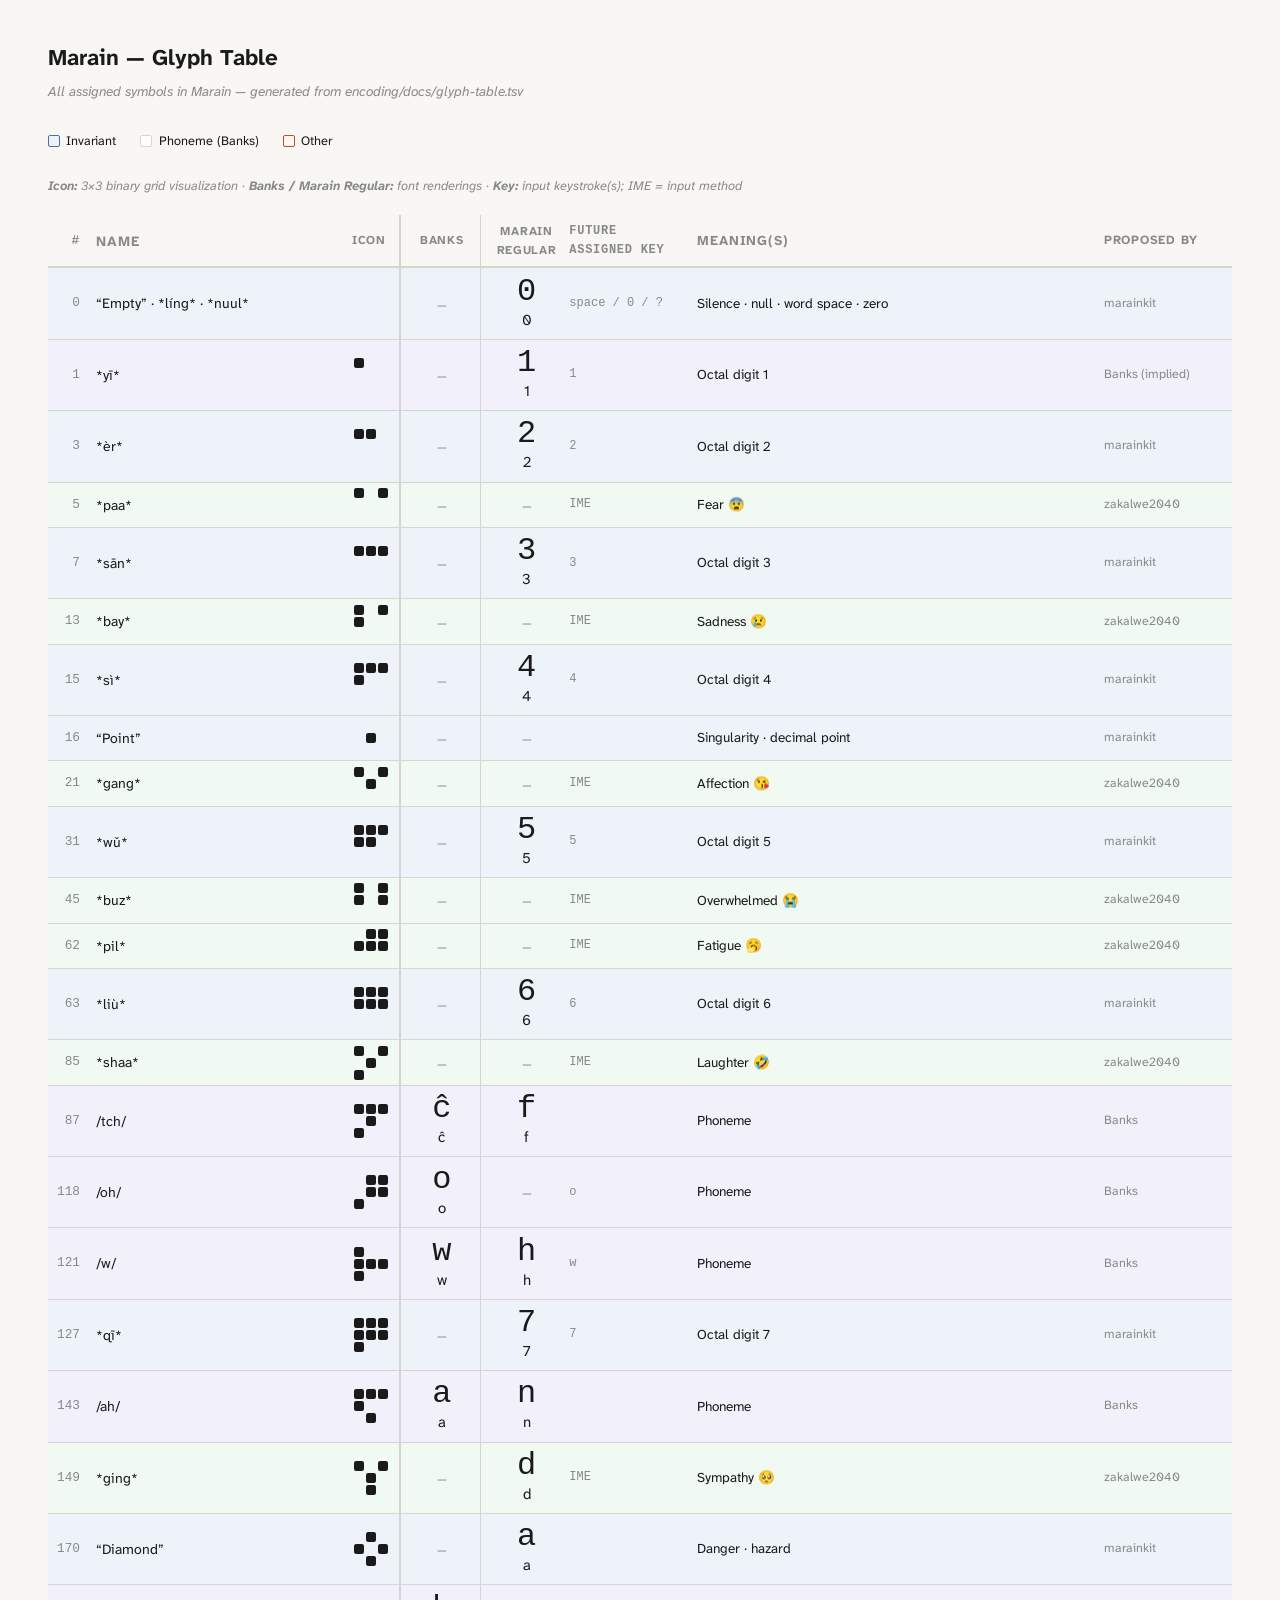
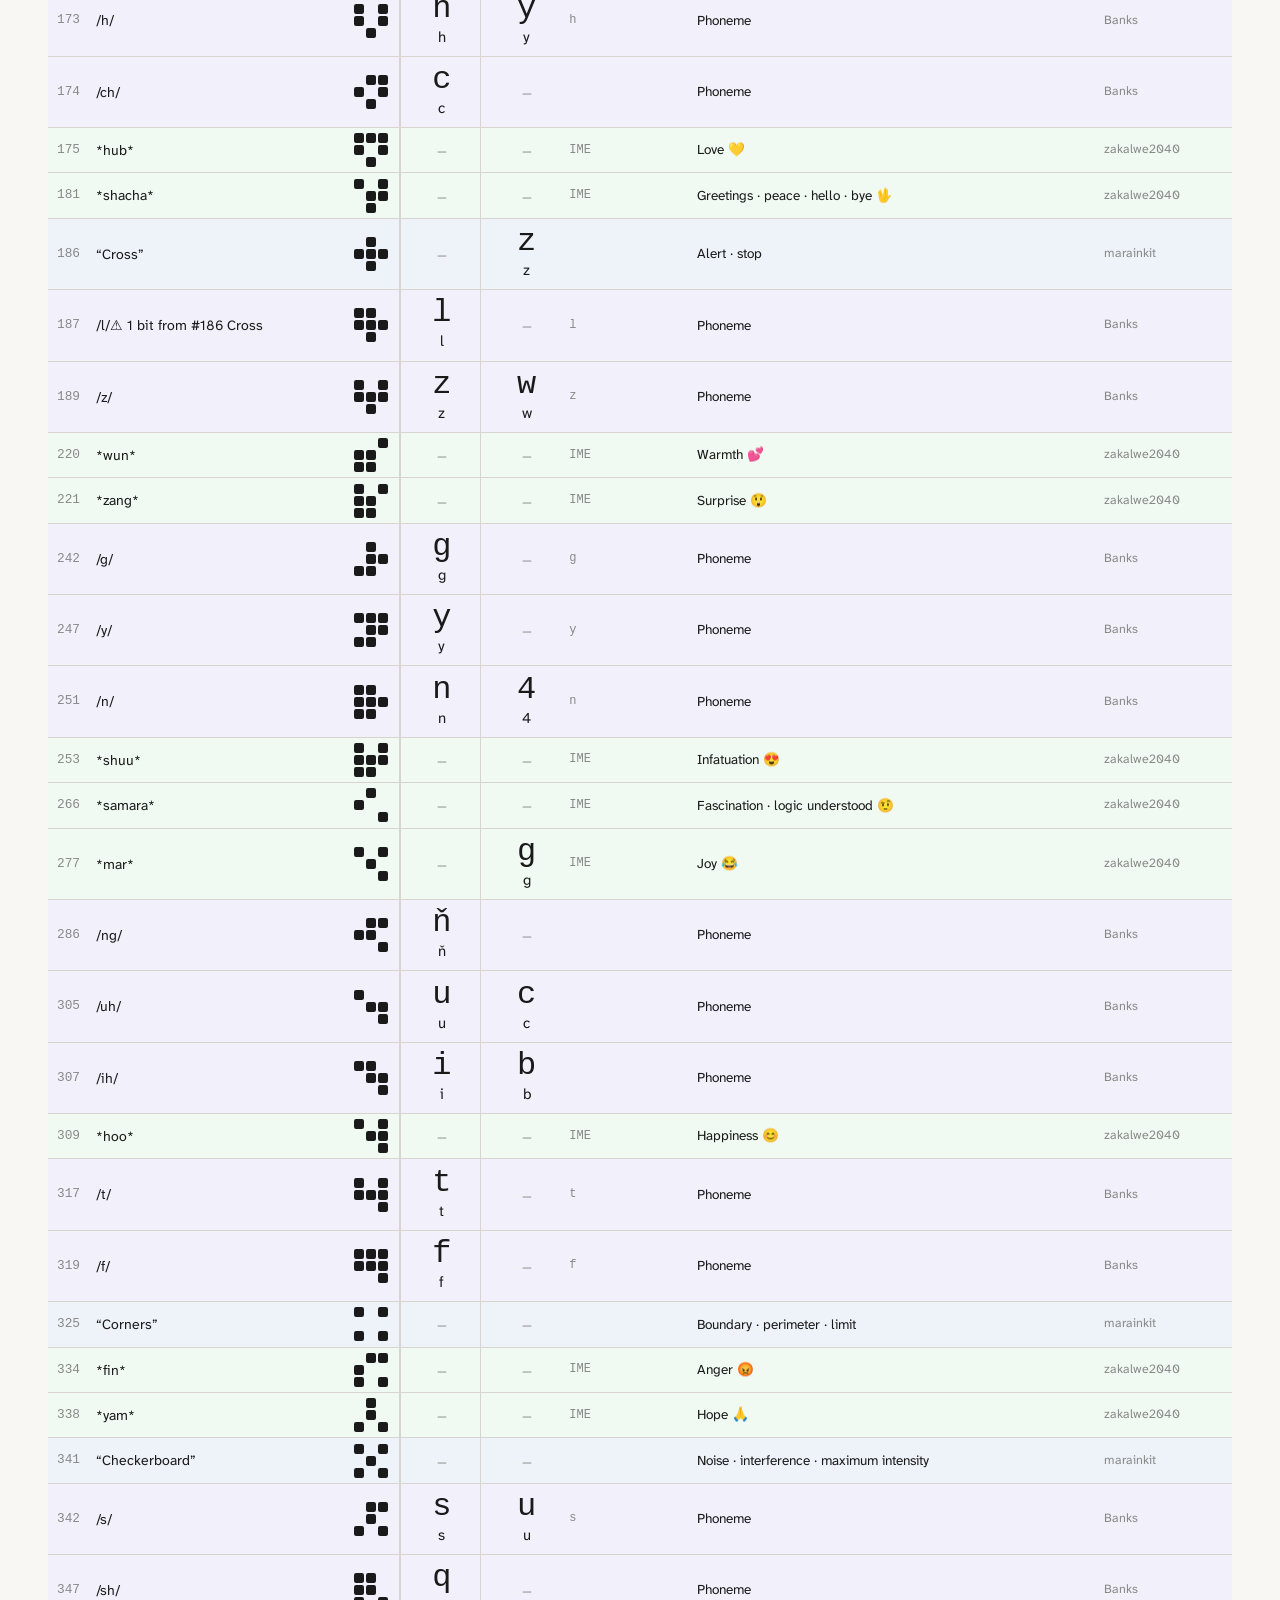
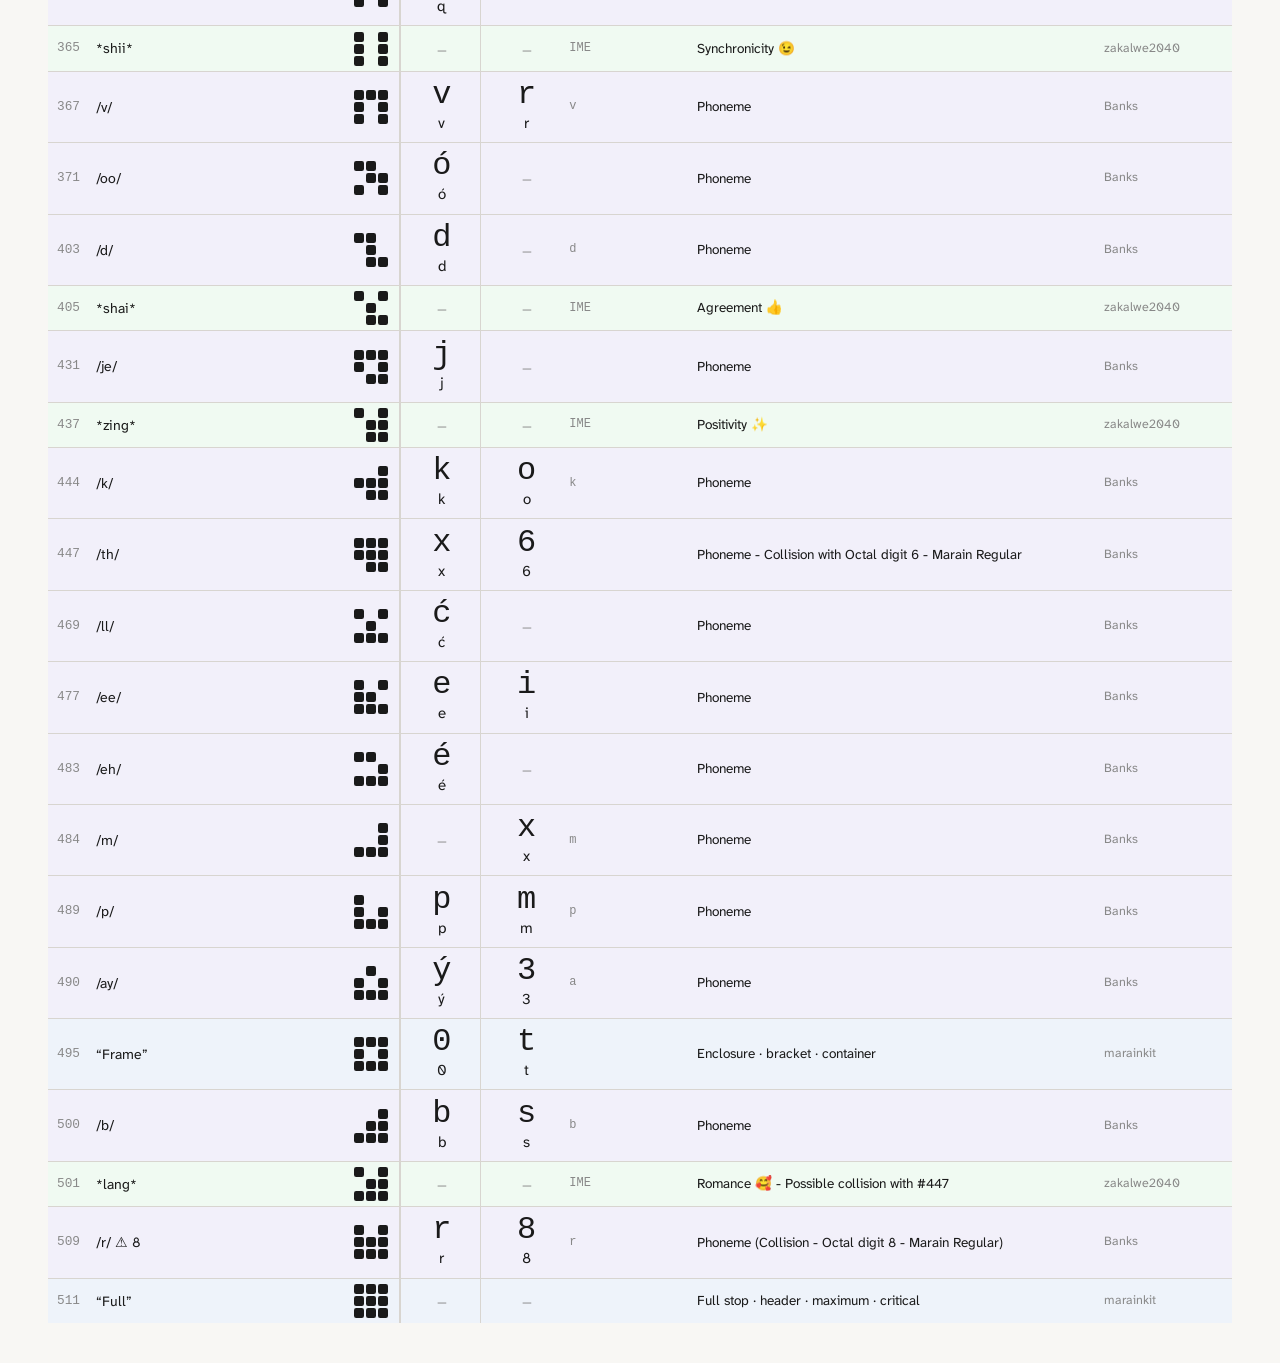
==== commit 4d4a9f97: "deep dive in Marain Regular and glyph table" ====
--- a/docs/index.html
+++ b/docs/index.html
@@ -232,7 +232,7 @@
           <th class="col-icon">Icon</th>
           <th class="col-glyph">Banks</th>
           <th class="col-glyph-reg">Marain Regular</th>
-          <th class="col-key">Key</th>
+          <th class="col-key">Future Assigned Key</th>
           <th class="col-meaning">Meaning(s)</th>
           <th class="col-proposed">Proposed by</th>
         </tr>
@@ -250,8 +250,8 @@
             ></svg>
           </td>
           <td class="col-glyph"><span class="m2-missing">—</span></td>
-          <td class="col-glyph-reg"><span class="m2-missing">—</span></td>
-          <td class="col-key">space</td>
+          <td class="col-glyph-reg"><span class="mr-glyph">0</span>0</td>
+          <td class="col-key">space / 0 / ?</td>
           <td class="col-meaning">Silence · null · word space · zero</td>
           <td class="col-proposed">marainkit</td>
         </tr>
@@ -276,7 +276,7 @@
             </svg>
           </td>
           <td class="col-glyph"><span class="m2-missing">—</span></td>
-          <td class="col-glyph-reg"><span class="m2-missing">—</span></td>
+          <td class="col-glyph-reg"><span class="mr-glyph">1</span>1</td>
           <td class="col-key">1</td>
           <td class="col-meaning">Octal digit 1</td>
           <td class="col-proposed">Banks (implied)</td>
@@ -310,7 +310,7 @@
             </svg>
           </td>
           <td class="col-glyph"><span class="m2-missing">—</span></td>
-          <td class="col-glyph-reg"><span class="m2-missing">—</span></td>
+          <td class="col-glyph-reg"><span class="mr-glyph">2</span>2</td>
           <td class="col-key">2</td>
           <td class="col-meaning">Octal digit 2</td>
           <td class="col-proposed">marainkit</td>
@@ -386,7 +386,7 @@
             </svg>
           </td>
           <td class="col-glyph"><span class="m2-missing">—</span></td>
-          <td class="col-glyph-reg"><span class="m2-missing">—</span></td>
+          <td class="col-glyph-reg"><span class="mr-glyph">3</span>3</td>
           <td class="col-key">3</td>
           <td class="col-meaning">Octal digit 3</td>
           <td class="col-proposed">marainkit</td>
@@ -478,7 +478,7 @@
             </svg>
           </td>
           <td class="col-glyph"><span class="m2-missing">—</span></td>
-          <td class="col-glyph-reg"><span class="m2-missing">—</span></td>
+          <td class="col-glyph-reg"><span class="mr-glyph">4</span>4</td>
           <td class="col-key">4</td>
           <td class="col-meaning">Octal digit 4</td>
           <td class="col-proposed">marainkit</td>
@@ -604,7 +604,7 @@
             </svg>
           </td>
           <td class="col-glyph"><span class="m2-missing">—</span></td>
-          <td class="col-glyph-reg"><span class="m2-missing">—</span></td>
+          <td class="col-glyph-reg"><span class="mr-glyph">5</span>5</td>
           <td class="col-key">5</td>
           <td class="col-meaning">Octal digit 5</td>
           <td class="col-proposed">marainkit</td>
@@ -778,7 +778,7 @@
             </svg>
           </td>
           <td class="col-glyph"><span class="m2-missing">—</span></td>
-          <td class="col-glyph-reg"><span class="m2-missing">—</span></td>
+          <td class="col-glyph-reg"><span class="mr-glyph">6</span>6</td>
           <td class="col-key">6</td>
           <td class="col-meaning">Octal digit 6</td>
           <td class="col-proposed">marainkit</td>
@@ -885,8 +885,8 @@
               />
             </svg>
           </td>
-          <td class="col-glyph"><span class="m2-glyph">ĉ</span></td>
-          <td class="col-glyph-reg"><span class="m2-missing">—</span></td>
+          <td class="col-glyph"><span class="m2-glyph">ĉ</span>ĉ</td>
+          <td class="col-glyph-reg"><span class="mr-glyph">f</span>f</td>
           <td class="col-key"></td>
           <td class="col-meaning">Phoneme</td>
           <td class="col-proposed">Banks</td>
@@ -943,8 +943,8 @@
               />
             </svg>
           </td>
-          <td class="col-glyph"><span class="m2-glyph">o</span></td>
-          <td class="col-glyph-reg"><span class="mr-glyph">i</span></td>
+          <td class="col-glyph"><span class="m2-glyph">o</span>o</td>
+          <td class="col-glyph-reg"><span class="m2-missing">—</span></td>
           <td class="col-key">o</td>
           <td class="col-meaning">Phoneme</td>
           <td class="col-proposed">Banks</td>
@@ -1001,8 +1001,8 @@
               />
             </svg>
           </td>
-          <td class="col-glyph"><span class="m2-glyph">w</span></td>
-          <td class="col-glyph-reg"><span class="mr-glyph">h</span></td>
+          <td class="col-glyph"><span class="m2-glyph">w</span>w</td>
+          <td class="col-glyph-reg"><span class="mr-glyph">h</span>h</td>
           <td class="col-key">w</td>
           <td class="col-meaning">Phoneme</td>
           <td class="col-proposed">Banks</td>
@@ -1076,7 +1076,7 @@
             </svg>
           </td>
           <td class="col-glyph"><span class="m2-missing">—</span></td>
-          <td class="col-glyph-reg"><span class="m2-missing">—</span></td>
+          <td class="col-glyph-reg"><span class="mr-glyph">7</span>7</td>
           <td class="col-key">7</td>
           <td class="col-meaning">Octal digit 7</td>
           <td class="col-proposed">marainkit</td>
@@ -1133,8 +1133,8 @@
               />
             </svg>
           </td>
-          <td class="col-glyph"><span class="m2-glyph">a</span></td>
-          <td class="col-glyph-reg"><span class="mr-glyph">n</span></td>
+          <td class="col-glyph"><span class="m2-glyph">a</span>a</td>
+          <td class="col-glyph-reg"><span class="mr-glyph">n</span>n</td>
           <td class="col-key"></td>
           <td class="col-meaning">Phoneme</td>
           <td class="col-proposed">Banks</td>
@@ -1184,7 +1184,7 @@
             </svg>
           </td>
           <td class="col-glyph"><span class="m2-missing">—</span></td>
-          <td class="col-glyph-reg"><span class="m2-missing">—</span></td>
+          <td class="col-glyph-reg"><span class="mr-glyph">d</span>d</td>
           <td class="col-key">IME</td>
           <td class="col-meaning">Sympathy 🥺</td>
           <td class="col-proposed">zakalwe2040</td>
@@ -1234,7 +1234,7 @@
             </svg>
           </td>
           <td class="col-glyph"><span class="m2-missing">—</span></td>
-          <td class="col-glyph-reg"><span class="mr-glyph">a</span></td>
+          <td class="col-glyph-reg"><span class="mr-glyph">a</span>a</td>
           <td class="col-key"></td>
           <td class="col-meaning">Danger · hazard</td>
           <td class="col-proposed">marainkit</td>
@@ -1291,8 +1291,8 @@
               />
             </svg>
           </td>
-          <td class="col-glyph"><span class="m2-glyph">h</span></td>
-          <td class="col-glyph-reg"><span class="mr-glyph">y</span></td>
+          <td class="col-glyph"><span class="m2-glyph">h</span>h</td>
+          <td class="col-glyph-reg"><span class="mr-glyph">y</span>y</td>
           <td class="col-key">h</td>
           <td class="col-meaning">Phoneme</td>
           <td class="col-proposed">Banks</td>
@@ -1349,7 +1349,7 @@
               />
             </svg>
           </td>
-          <td class="col-glyph"><span class="m2-glyph">c</span></td>
+          <td class="col-glyph"><span class="m2-glyph">c</span>c</td>
           <td class="col-glyph-reg"><span class="m2-missing">—</span></td>
           <td class="col-key"></td>
           <td class="col-meaning">Phoneme</td>
@@ -1532,7 +1532,7 @@
             </svg>
           </td>
           <td class="col-glyph"><span class="m2-missing">—</span></td>
-          <td class="col-glyph-reg"><span class="mr-glyph">z</span></td>
+          <td class="col-glyph-reg"><span class="mr-glyph">z</span>z</td>
           <td class="col-key"></td>
           <td class="col-meaning">Alert · stop</td>
           <td class="col-proposed">marainkit</td>
@@ -1597,7 +1597,7 @@
               />
             </svg>
           </td>
-          <td class="col-glyph"><span class="m2-glyph">l</span></td>
+          <td class="col-glyph"><span class="m2-glyph">l</span>l</td>
           <td class="col-glyph-reg"><span class="m2-missing">—</span></td>
           <td class="col-key">l</td>
           <td class="col-meaning">Phoneme</td>
@@ -1663,8 +1663,8 @@
               />
             </svg>
           </td>
-          <td class="col-glyph"><span class="m2-glyph">z</span></td>
-          <td class="col-glyph-reg"><span class="mr-glyph">w</span></td>
+          <td class="col-glyph"><span class="m2-glyph">z</span>z</td>
+          <td class="col-glyph-reg"><span class="mr-glyph">w</span>w</td>
           <td class="col-key">z</td>
           <td class="col-meaning">Phoneme</td>
           <td class="col-proposed">Banks</td>
@@ -1845,7 +1845,7 @@
               />
             </svg>
           </td>
-          <td class="col-glyph"><span class="m2-glyph">g</span></td>
+          <td class="col-glyph"><span class="m2-glyph">g</span>g</td>
           <td class="col-glyph-reg"><span class="m2-missing">—</span></td>
           <td class="col-key">g</td>
           <td class="col-meaning">Phoneme</td>
@@ -1919,7 +1919,7 @@
               />
             </svg>
           </td>
-          <td class="col-glyph"><span class="m2-glyph">y</span></td>
+          <td class="col-glyph"><span class="m2-glyph">y</span>y</td>
           <td class="col-glyph-reg"><span class="m2-missing">—</span></td>
           <td class="col-key">y</td>
           <td class="col-meaning">Phoneme</td>
@@ -1993,8 +1993,8 @@
               />
             </svg>
           </td>
-          <td class="col-glyph"><span class="m2-glyph">n</span></td>
-          <td class="col-glyph-reg"><span class="m2-missing">—</span></td>
+          <td class="col-glyph"><span class="m2-glyph">n</span>n</td>
+          <td class="col-glyph-reg"><span class="mr-glyph">4</span>4</td>
           <td class="col-key">n</td>
           <td class="col-meaning">Phoneme</td>
           <td class="col-proposed">Banks</td>
@@ -2160,7 +2160,7 @@
             </svg>
           </td>
           <td class="col-glyph"><span class="m2-missing">—</span></td>
-          <td class="col-glyph-reg"><span class="m2-missing">—</span></td>
+          <td class="col-glyph-reg"><span class="mr-glyph">g</span>g</td>
           <td class="col-key">IME</td>
           <td class="col-meaning">Joy 😂</td>
           <td class="col-proposed">zakalwe2040</td>
@@ -2217,7 +2217,7 @@
               />
             </svg>
           </td>
-          <td class="col-glyph"><span class="m2-glyph">ň</span></td>
+          <td class="col-glyph"><span class="m2-glyph">ň</span>ň</td>
           <td class="col-glyph-reg"><span class="m2-missing">—</span></td>
           <td class="col-key"></td>
           <td class="col-meaning">Phoneme</td>
@@ -2267,8 +2267,8 @@
               />
             </svg>
           </td>
-          <td class="col-glyph"><span class="m2-glyph">u</span></td>
-          <td class="col-glyph-reg"><span class="m2-missing">—</span></td>
+          <td class="col-glyph"><span class="m2-glyph">u</span>u</td>
+          <td class="col-glyph-reg"><span class="mr-glyph">c</span>c</td>
           <td class="col-key"></td>
           <td class="col-meaning">Phoneme</td>
           <td class="col-proposed">Banks</td>
@@ -2325,8 +2325,8 @@
               />
             </svg>
           </td>
-          <td class="col-glyph"><span class="m2-glyph">i</span></td>
-          <td class="col-glyph-reg"><span class="mr-glyph">b</span></td>
+          <td class="col-glyph"><span class="m2-glyph">i</span>i</td>
+          <td class="col-glyph-reg"><span class="mr-glyph">b</span>b</td>
           <td class="col-key"></td>
           <td class="col-meaning">Phoneme</td>
           <td class="col-proposed">Banks</td>
@@ -2449,7 +2449,7 @@
               />
             </svg>
           </td>
-          <td class="col-glyph"><span class="m2-glyph">t</span></td>
+          <td class="col-glyph"><span class="m2-glyph">t</span>t</td>
           <td class="col-glyph-reg"><span class="m2-missing">—</span></td>
           <td class="col-key">t</td>
           <td class="col-meaning">Phoneme</td>
@@ -2523,7 +2523,7 @@
               />
             </svg>
           </td>
-          <td class="col-glyph"><span class="m2-glyph">f</span></td>
+          <td class="col-glyph"><span class="m2-glyph">f</span>f</td>
           <td class="col-glyph-reg"><span class="m2-missing">—</span></td>
           <td class="col-key">f</td>
           <td class="col-meaning">Phoneme</td>
@@ -2797,8 +2797,8 @@
               />
             </svg>
           </td>
-          <td class="col-glyph"><span class="m2-glyph">s</span></td>
-          <td class="col-glyph-reg"><span class="mr-glyph">g</span></td>
+          <td class="col-glyph"><span class="m2-glyph">s</span>s</td>
+          <td class="col-glyph-reg"><span class="mr-glyph">u</span>u</td>
           <td class="col-key">s</td>
           <td class="col-meaning">Phoneme</td>
           <td class="col-proposed">Banks</td>
@@ -2863,7 +2863,7 @@
               />
             </svg>
           </td>
-          <td class="col-glyph"><span class="m2-glyph">q</span></td>
+          <td class="col-glyph"><span class="m2-glyph">q</span>q</td>
           <td class="col-glyph-reg"><span class="m2-missing">—</span></td>
           <td class="col-key"></td>
           <td class="col-meaning">Phoneme</td>
@@ -3003,8 +3003,8 @@
               />
             </svg>
           </td>
-          <td class="col-glyph"><span class="m2-glyph">v</span></td>
-          <td class="col-glyph-reg"><span class="mr-glyph">r</span></td>
+          <td class="col-glyph"><span class="m2-glyph">v</span>v</td>
+          <td class="col-glyph-reg"><span class="mr-glyph">r</span>r</td>
           <td class="col-key">v</td>
           <td class="col-meaning">Phoneme</td>
           <td class="col-proposed">Banks</td>
@@ -3069,7 +3069,7 @@
               />
             </svg>
           </td>
-          <td class="col-glyph"><span class="m2-glyph">ó</span></td>
+          <td class="col-glyph"><span class="m2-glyph">ó</span>ó</td>
           <td class="col-glyph-reg"><span class="m2-missing">—</span></td>
           <td class="col-key"></td>
           <td class="col-meaning">Phoneme</td>
@@ -3127,7 +3127,7 @@
               />
             </svg>
           </td>
-          <td class="col-glyph"><span class="m2-glyph">d</span></td>
+          <td class="col-glyph"><span class="m2-glyph">d</span>d</td>
           <td class="col-glyph-reg"><span class="m2-missing">—</span></td>
           <td class="col-key">d</td>
           <td class="col-meaning">Phoneme</td>
@@ -3259,7 +3259,7 @@
               />
             </svg>
           </td>
-          <td class="col-glyph"><span class="m2-glyph">j</span></td>
+          <td class="col-glyph"><span class="m2-glyph">j</span>j</td>
           <td class="col-glyph-reg"><span class="m2-missing">—</span></td>
           <td class="col-key"></td>
           <td class="col-meaning">Phoneme</td>
@@ -3391,8 +3391,8 @@
               />
             </svg>
           </td>
-          <td class="col-glyph"><span class="m2-glyph">k</span></td>
-          <td class="col-glyph-reg"><span class="m2-missing">—</span></td>
+          <td class="col-glyph"><span class="m2-glyph">k</span>k</td>
+          <td class="col-glyph-reg"><span class="mr-glyph">o</span>o</td>
           <td class="col-key">k</td>
           <td class="col-meaning">Phoneme</td>
           <td class="col-proposed">Banks</td>
@@ -3473,219 +3473,219 @@
               />
             </svg>
           </td>
-          <td class="col-glyph"><span class="m2-glyph">x</span></td>
+          <td class="col-glyph"><span class="m2-glyph">x</span>x</td>
+          <td class="col-glyph-reg"><span class="mr-glyph">6</span>6</td>
+          <td class="col-key"></td>
+          <td class="col-meaning">Phoneme - Collision with Octal digit 6 - Marain Regular</td>
+          <td class="col-proposed">Banks</td>
+        </tr>
+        <tr class="cat-num">
+          <td class="col-num">469</td>
+          <td class="col-name">/ll/</td>
+          <td class="col-icon">
+            <svg
+              xmlns="http://www.w3.org/2000/svg"
+              width="38"
+              height="38"
+              viewBox="0 0 38 38"
+            >
+              <rect
+                x="26.0"
+                y="26.0"
+                width="10"
+                height="10"
+                rx="2.2"
+                fill="#1a1a1a"
+              />
+              <rect
+                x="14.0"
+                y="26.0"
+                width="10"
+                height="10"
+                rx="2.2"
+                fill="#1a1a1a"
+              />
+              <rect
+                x="2.0"
+                y="26.0"
+                width="10"
+                height="10"
+                rx="2.2"
+                fill="#1a1a1a"
+              />
+              <rect
+                x="14.0"
+                y="14.0"
+                width="10"
+                height="10"
+                rx="2.2"
+                fill="#1a1a1a"
+              />
+              <rect
+                x="26.0"
+                y="2.0"
+                width="10"
+                height="10"
+                rx="2.2"
+                fill="#1a1a1a"
+              />
+              <rect
+                x="2.0"
+                y="2.0"
+                width="10"
+                height="10"
+                rx="2.2"
+                fill="#1a1a1a"
+              />
+            </svg>
+          </td>
+          <td class="col-glyph"><span class="m2-glyph">ć</span>ć</td>
           <td class="col-glyph-reg"><span class="m2-missing">—</span></td>
           <td class="col-key"></td>
           <td class="col-meaning">Phoneme</td>
           <td class="col-proposed">Banks</td>
         </tr>
         <tr class="cat-num">
-          <td class="col-num">469</td>
-          <td class="col-name">/ll/</td>
-          <td class="col-icon">
-            <svg
-              xmlns="http://www.w3.org/2000/svg"
-              width="38"
-              height="38"
-              viewBox="0 0 38 38"
-            >
-              <rect
-                x="26.0"
-                y="26.0"
-                width="10"
-                height="10"
-                rx="2.2"
-                fill="#1a1a1a"
-              />
-              <rect
-                x="14.0"
-                y="26.0"
-                width="10"
-                height="10"
-                rx="2.2"
-                fill="#1a1a1a"
-              />
-              <rect
-                x="2.0"
-                y="26.0"
-                width="10"
-                height="10"
-                rx="2.2"
-                fill="#1a1a1a"
-              />
-              <rect
-                x="14.0"
-                y="14.0"
-                width="10"
-                height="10"
-                rx="2.2"
-                fill="#1a1a1a"
-              />
-              <rect
-                x="26.0"
-                y="2.0"
-                width="10"
-                height="10"
-                rx="2.2"
-                fill="#1a1a1a"
-              />
-              <rect
-                x="2.0"
-                y="2.0"
-                width="10"
-                height="10"
-                rx="2.2"
-                fill="#1a1a1a"
-              />
-            </svg>
-          </td>
-          <td class="col-glyph"><span class="m2-glyph">ć</span></td>
+          <td class="col-num">477</td>
+          <td class="col-name">/ee/</td>
+          <td class="col-icon">
+            <svg
+              xmlns="http://www.w3.org/2000/svg"
+              width="38"
+              height="38"
+              viewBox="0 0 38 38"
+            >
+              <rect
+                x="26.0"
+                y="26.0"
+                width="10"
+                height="10"
+                rx="2.2"
+                fill="#1a1a1a"
+              />
+              <rect
+                x="14.0"
+                y="26.0"
+                width="10"
+                height="10"
+                rx="2.2"
+                fill="#1a1a1a"
+              />
+              <rect
+                x="2.0"
+                y="26.0"
+                width="10"
+                height="10"
+                rx="2.2"
+                fill="#1a1a1a"
+              />
+              <rect
+                x="14.0"
+                y="14.0"
+                width="10"
+                height="10"
+                rx="2.2"
+                fill="#1a1a1a"
+              />
+              <rect
+                x="2.0"
+                y="14.0"
+                width="10"
+                height="10"
+                rx="2.2"
+                fill="#1a1a1a"
+              />
+              <rect
+                x="26.0"
+                y="2.0"
+                width="10"
+                height="10"
+                rx="2.2"
+                fill="#1a1a1a"
+              />
+              <rect
+                x="2.0"
+                y="2.0"
+                width="10"
+                height="10"
+                rx="2.2"
+                fill="#1a1a1a"
+              />
+            </svg>
+          </td>
+          <td class="col-glyph"><span class="m2-glyph">e</span>e</td>
+          <td class="col-glyph-reg"><span class="mr-glyph">i</span>i</td>
+          <td class="col-key"></td>
+          <td class="col-meaning">Phoneme</td>
+          <td class="col-proposed">Banks</td>
+        </tr>
+        <tr class="cat-num">
+          <td class="col-num">483</td>
+          <td class="col-name">/eh/</td>
+          <td class="col-icon">
+            <svg
+              xmlns="http://www.w3.org/2000/svg"
+              width="38"
+              height="38"
+              viewBox="0 0 38 38"
+            >
+              <rect
+                x="26.0"
+                y="26.0"
+                width="10"
+                height="10"
+                rx="2.2"
+                fill="#1a1a1a"
+              />
+              <rect
+                x="14.0"
+                y="26.0"
+                width="10"
+                height="10"
+                rx="2.2"
+                fill="#1a1a1a"
+              />
+              <rect
+                x="2.0"
+                y="26.0"
+                width="10"
+                height="10"
+                rx="2.2"
+                fill="#1a1a1a"
+              />
+              <rect
+                x="26.0"
+                y="14.0"
+                width="10"
+                height="10"
+                rx="2.2"
+                fill="#1a1a1a"
+              />
+              <rect
+                x="14.0"
+                y="2.0"
+                width="10"
+                height="10"
+                rx="2.2"
+                fill="#1a1a1a"
+              />
+              <rect
+                x="2.0"
+                y="2.0"
+                width="10"
+                height="10"
+                rx="2.2"
+                fill="#1a1a1a"
+              />
+            </svg>
+          </td>
+          <td class="col-glyph"><span class="m2-glyph">é</span>é</td>
           <td class="col-glyph-reg"><span class="m2-missing">—</span></td>
           <td class="col-key"></td>
           <td class="col-meaning">Phoneme</td>
           <td class="col-proposed">Banks</td>
         </tr>
         <tr class="cat-num">
-          <td class="col-num">477</td>
-          <td class="col-name">/ee/</td>
-          <td class="col-icon">
-            <svg
-              xmlns="http://www.w3.org/2000/svg"
-              width="38"
-              height="38"
-              viewBox="0 0 38 38"
-            >
-              <rect
-                x="26.0"
-                y="26.0"
-                width="10"
-                height="10"
-                rx="2.2"
-                fill="#1a1a1a"
-              />
-              <rect
-                x="14.0"
-                y="26.0"
-                width="10"
-                height="10"
-                rx="2.2"
-                fill="#1a1a1a"
-              />
-              <rect
-                x="2.0"
-                y="26.0"
-                width="10"
-                height="10"
-                rx="2.2"
-                fill="#1a1a1a"
-              />
-              <rect
-                x="14.0"
-                y="14.0"
-                width="10"
-                height="10"
-                rx="2.2"
-                fill="#1a1a1a"
-              />
-              <rect
-                x="2.0"
-                y="14.0"
-                width="10"
-                height="10"
-                rx="2.2"
-                fill="#1a1a1a"
-              />
-              <rect
-                x="26.0"
-                y="2.0"
-                width="10"
-                height="10"
-                rx="2.2"
-                fill="#1a1a1a"
-              />
-              <rect
-                x="2.0"
-                y="2.0"
-                width="10"
-                height="10"
-                rx="2.2"
-                fill="#1a1a1a"
-              />
-            </svg>
-          </td>
-          <td class="col-glyph"><span class="m2-glyph">e</span></td>
-          <td class="col-glyph-reg"><span class="m2-missing">—</span></td>
-          <td class="col-key"></td>
-          <td class="col-meaning">Phoneme</td>
-          <td class="col-proposed">Banks</td>
-        </tr>
-        <tr class="cat-num">
-          <td class="col-num">483</td>
-          <td class="col-name">/eh/</td>
-          <td class="col-icon">
-            <svg
-              xmlns="http://www.w3.org/2000/svg"
-              width="38"
-              height="38"
-              viewBox="0 0 38 38"
-            >
-              <rect
-                x="26.0"
-                y="26.0"
-                width="10"
-                height="10"
-                rx="2.2"
-                fill="#1a1a1a"
-              />
-              <rect
-                x="14.0"
-                y="26.0"
-                width="10"
-                height="10"
-                rx="2.2"
-                fill="#1a1a1a"
-              />
-              <rect
-                x="2.0"
-                y="26.0"
-                width="10"
-                height="10"
-                rx="2.2"
-                fill="#1a1a1a"
-              />
-              <rect
-                x="26.0"
-                y="14.0"
-                width="10"
-                height="10"
-                rx="2.2"
-                fill="#1a1a1a"
-              />
-              <rect
-                x="14.0"
-                y="2.0"
-                width="10"
-                height="10"
-                rx="2.2"
-                fill="#1a1a1a"
-              />
-              <rect
-                x="2.0"
-                y="2.0"
-                width="10"
-                height="10"
-                rx="2.2"
-                fill="#1a1a1a"
-              />
-            </svg>
-          </td>
-          <td class="col-glyph"><span class="m2-glyph">é</span></td>
-          <td class="col-glyph-reg"><span class="m2-missing">—</span></td>
-          <td class="col-key"></td>
-          <td class="col-meaning">Phoneme</td>
-          <td class="col-proposed">Banks</td>
-        </tr>
-        <tr class="cat-num">
           <td class="col-num">484</td>
           <td class="col-name">/m/</td>
           <td class="col-icon">
@@ -3737,8 +3737,8 @@
               />
             </svg>
           </td>
-          <td class="col-glyph"><span class="m2-glyph">b</span></td>
-          <td class="col-glyph-reg"><span class="m2-missing">—</span></td>
+          <td class="col-glyph"><span class="m2-missing">—</span></td>
+          <td class="col-glyph-reg"><span class="mr-glyph">x</span>x</td>
           <td class="col-key">m</td>
           <td class="col-meaning">Phoneme</td>
           <td class="col-proposed">Banks</td>
@@ -3803,8 +3803,8 @@
               />
             </svg>
           </td>
-          <td class="col-glyph"><span class="m2-glyph">p</span></td>
-          <td class="col-glyph-reg"><span class="m2-missing">—</span></td>
+          <td class="col-glyph"><span class="m2-glyph">p</span>p</td>
+          <td class="col-glyph-reg"><span class="mr-glyph">m</span>m</td>
           <td class="col-key">p</td>
           <td class="col-meaning">Phoneme</td>
           <td class="col-proposed">Banks</td>
@@ -3869,8 +3869,8 @@
               />
             </svg>
           </td>
-          <td class="col-glyph"><span class="m2-glyph">ý</span></td>
-          <td class="col-glyph-reg"><span class="m2-missing">—</span></td>
+          <td class="col-glyph"><span class="m2-glyph">ý</span>ý</td>
+          <td class="col-glyph-reg"><span class="mr-glyph">3</span>3</td>
           <td class="col-key">a</td>
           <td class="col-meaning">Phoneme</td>
           <td class="col-proposed">Banks</td>
@@ -3951,8 +3951,8 @@
               />
             </svg>
           </td>
-          <td class="col-glyph"><span class="m2-glyph">0</span></td>
-          <td class="col-glyph-reg"><span class="mr-glyph">t</span></td>
+          <td class="col-glyph"><span class="m2-glyph">0</span>0</td>
+          <td class="col-glyph-reg"><span class="mr-glyph">t</span>t</td>
           <td class="col-key"></td>
           <td class="col-meaning">Enclosure · bracket · container</td>
           <td class="col-proposed">marainkit</td>
@@ -4017,8 +4017,8 @@
               />
             </svg>
           </td>
-          <td class="col-glyph"><span class="m2-glyph">b</span></td>
-          <td class="col-glyph-reg"><span class="m2-missing">—</span></td>
+          <td class="col-glyph"><span class="m2-glyph">b</span>b</td>
+          <td class="col-glyph-reg"><span class="mr-glyph">s</span>s</td>
           <td class="col-key">b</td>
           <td class="col-meaning">Phoneme</td>
           <td class="col-proposed">Banks</td>
@@ -4094,89 +4094,89 @@
           <td class="col-glyph"><span class="m2-missing">—</span></td>
           <td class="col-glyph-reg"><span class="m2-missing">—</span></td>
           <td class="col-key">IME</td>
-          <td class="col-meaning">Romance 🥰</td>
+          <td class="col-meaning">Romance 🥰 - Possible collision with #447</td>
           <td class="col-proposed">zakalwe2040</td>
         </tr>
         <tr class="cat-num">
           <td class="col-num">509</td>
-          <td class="col-name">/r/</td>
-          <td class="col-icon">
-            <svg
-              xmlns="http://www.w3.org/2000/svg"
-              width="38"
-              height="38"
-              viewBox="0 0 38 38"
-            >
-              <rect
-                x="26.0"
-                y="26.0"
-                width="10"
-                height="10"
-                rx="2.2"
-                fill="#1a1a1a"
-              />
-              <rect
-                x="14.0"
-                y="26.0"
-                width="10"
-                height="10"
-                rx="2.2"
-                fill="#1a1a1a"
-              />
-              <rect
-                x="2.0"
-                y="26.0"
-                width="10"
-                height="10"
-                rx="2.2"
-                fill="#1a1a1a"
-              />
-              <rect
-                x="26.0"
-                y="14.0"
-                width="10"
-                height="10"
-                rx="2.2"
-                fill="#1a1a1a"
-              />
-              <rect
-                x="14.0"
-                y="14.0"
-                width="10"
-                height="10"
-                rx="2.2"
-                fill="#1a1a1a"
-              />
-              <rect
-                x="2.0"
-                y="14.0"
-                width="10"
-                height="10"
-                rx="2.2"
-                fill="#1a1a1a"
-              />
-              <rect
-                x="26.0"
-                y="2.0"
-                width="10"
-                height="10"
-                rx="2.2"
-                fill="#1a1a1a"
-              />
-              <rect
-                x="2.0"
-                y="2.0"
-                width="10"
-                height="10"
-                rx="2.2"
-                fill="#1a1a1a"
-              />
-            </svg>
-          </td>
-          <td class="col-glyph"><span class="m2-glyph">r</span></td>
-          <td class="col-glyph-reg"><span class="m2-missing">—</span></td>
+          <td class="col-name">/r/ ⚠ 8</td>
+          <td class="col-icon">
+            <svg
+              xmlns="http://www.w3.org/2000/svg"
+              width="38"
+              height="38"
+              viewBox="0 0 38 38"
+            >
+              <rect
+                x="26.0"
+                y="26.0"
+                width="10"
+                height="10"
+                rx="2.2"
+                fill="#1a1a1a"
+              />
+              <rect
+                x="14.0"
+                y="26.0"
+                width="10"
+                height="10"
+                rx="2.2"
+                fill="#1a1a1a"
+              />
+              <rect
+                x="2.0"
+                y="26.0"
+                width="10"
+                height="10"
+                rx="2.2"
+                fill="#1a1a1a"
+              />
+              <rect
+                x="26.0"
+                y="14.0"
+                width="10"
+                height="10"
+                rx="2.2"
+                fill="#1a1a1a"
+              />
+              <rect
+                x="14.0"
+                y="14.0"
+                width="10"
+                height="10"
+                rx="2.2"
+                fill="#1a1a1a"
+              />
+              <rect
+                x="2.0"
+                y="14.0"
+                width="10"
+                height="10"
+                rx="2.2"
+                fill="#1a1a1a"
+              />
+              <rect
+                x="26.0"
+                y="2.0"
+                width="10"
+                height="10"
+                rx="2.2"
+                fill="#1a1a1a"
+              />
+              <rect
+                x="2.0"
+                y="2.0"
+                width="10"
+                height="10"
+                rx="2.2"
+                fill="#1a1a1a"
+              />
+            </svg>
+          </td>
+          <td class="col-glyph"><span class="m2-glyph">r</span>r</td>
+          <td class="col-glyph-reg"><span class="mr-glyph">8</span>8</td>
           <td class="col-key">r</td>
-          <td class="col-meaning">Phoneme</td>
+          <td class="col-meaning">Phoneme (Collision - Octal digit 8 - Marain Regular)</td>
           <td class="col-proposed">Banks</td>
         </tr>
         <tr class="cat-inv">
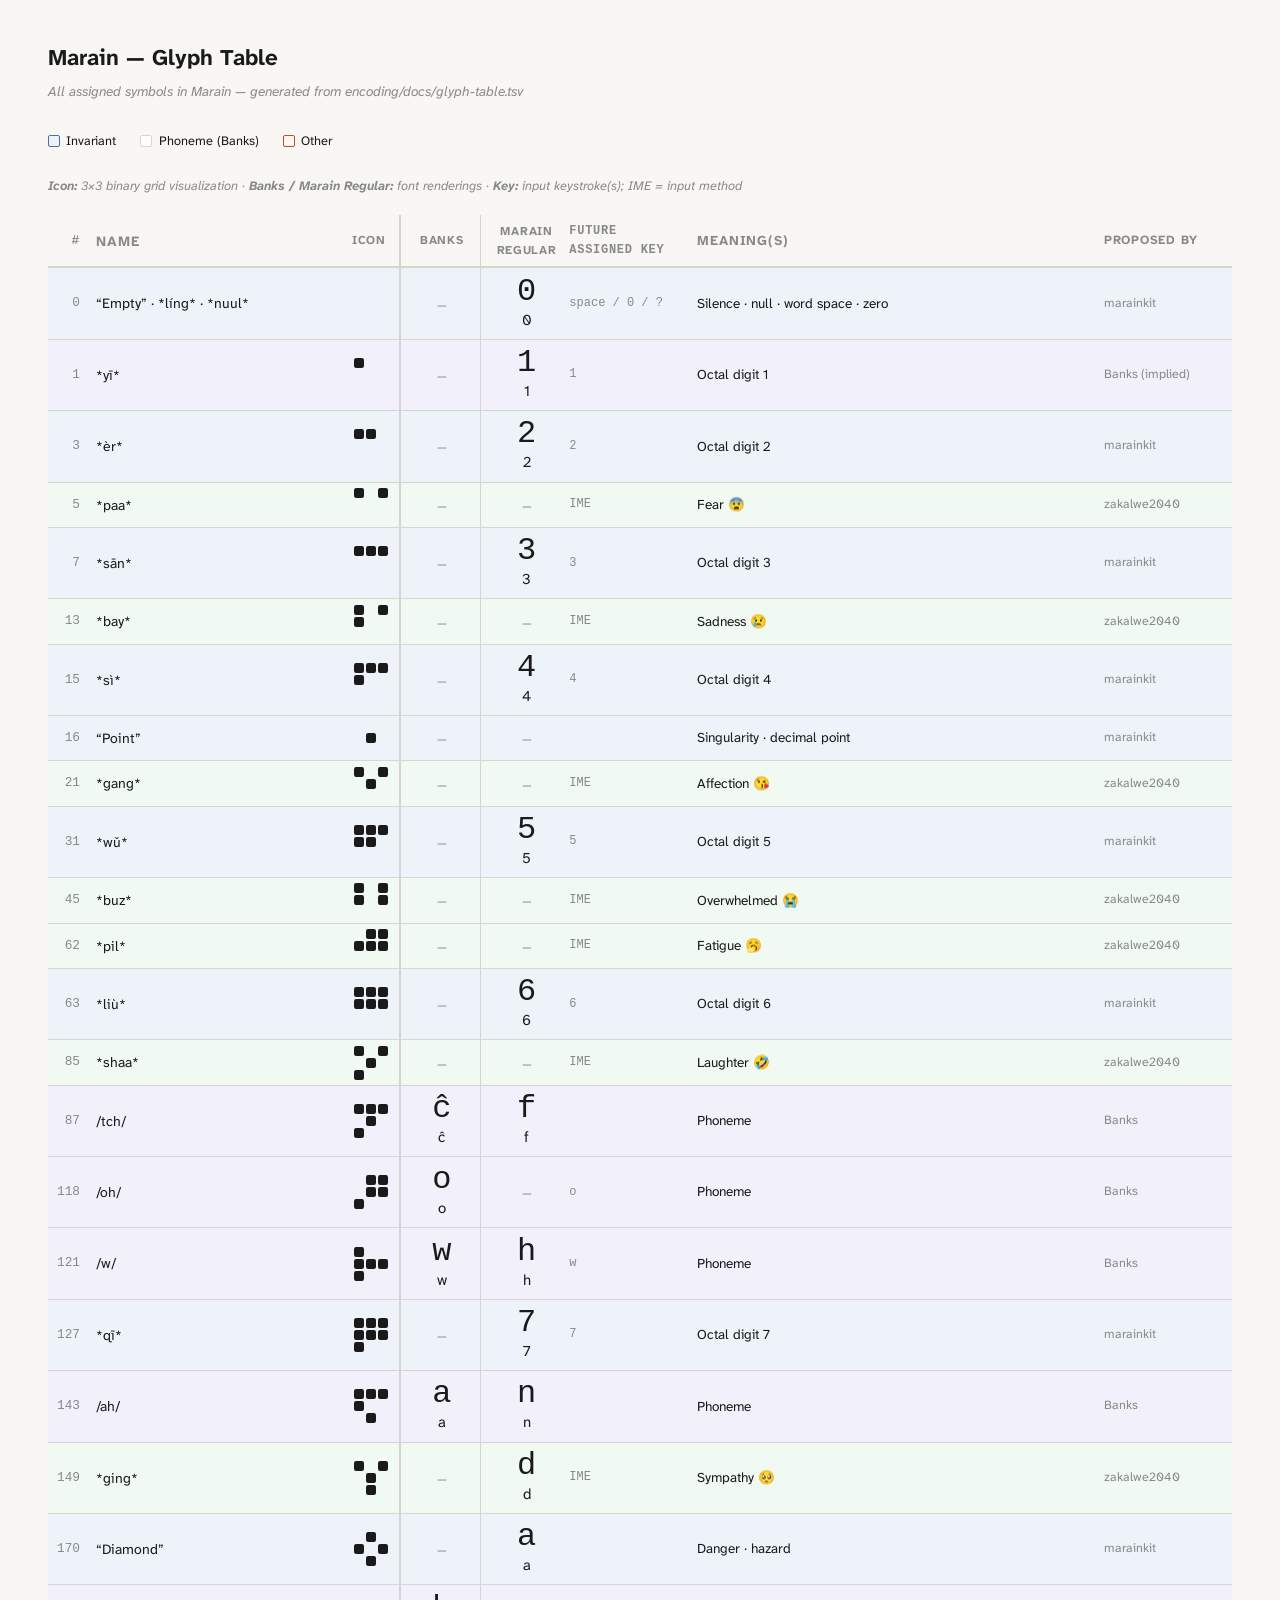
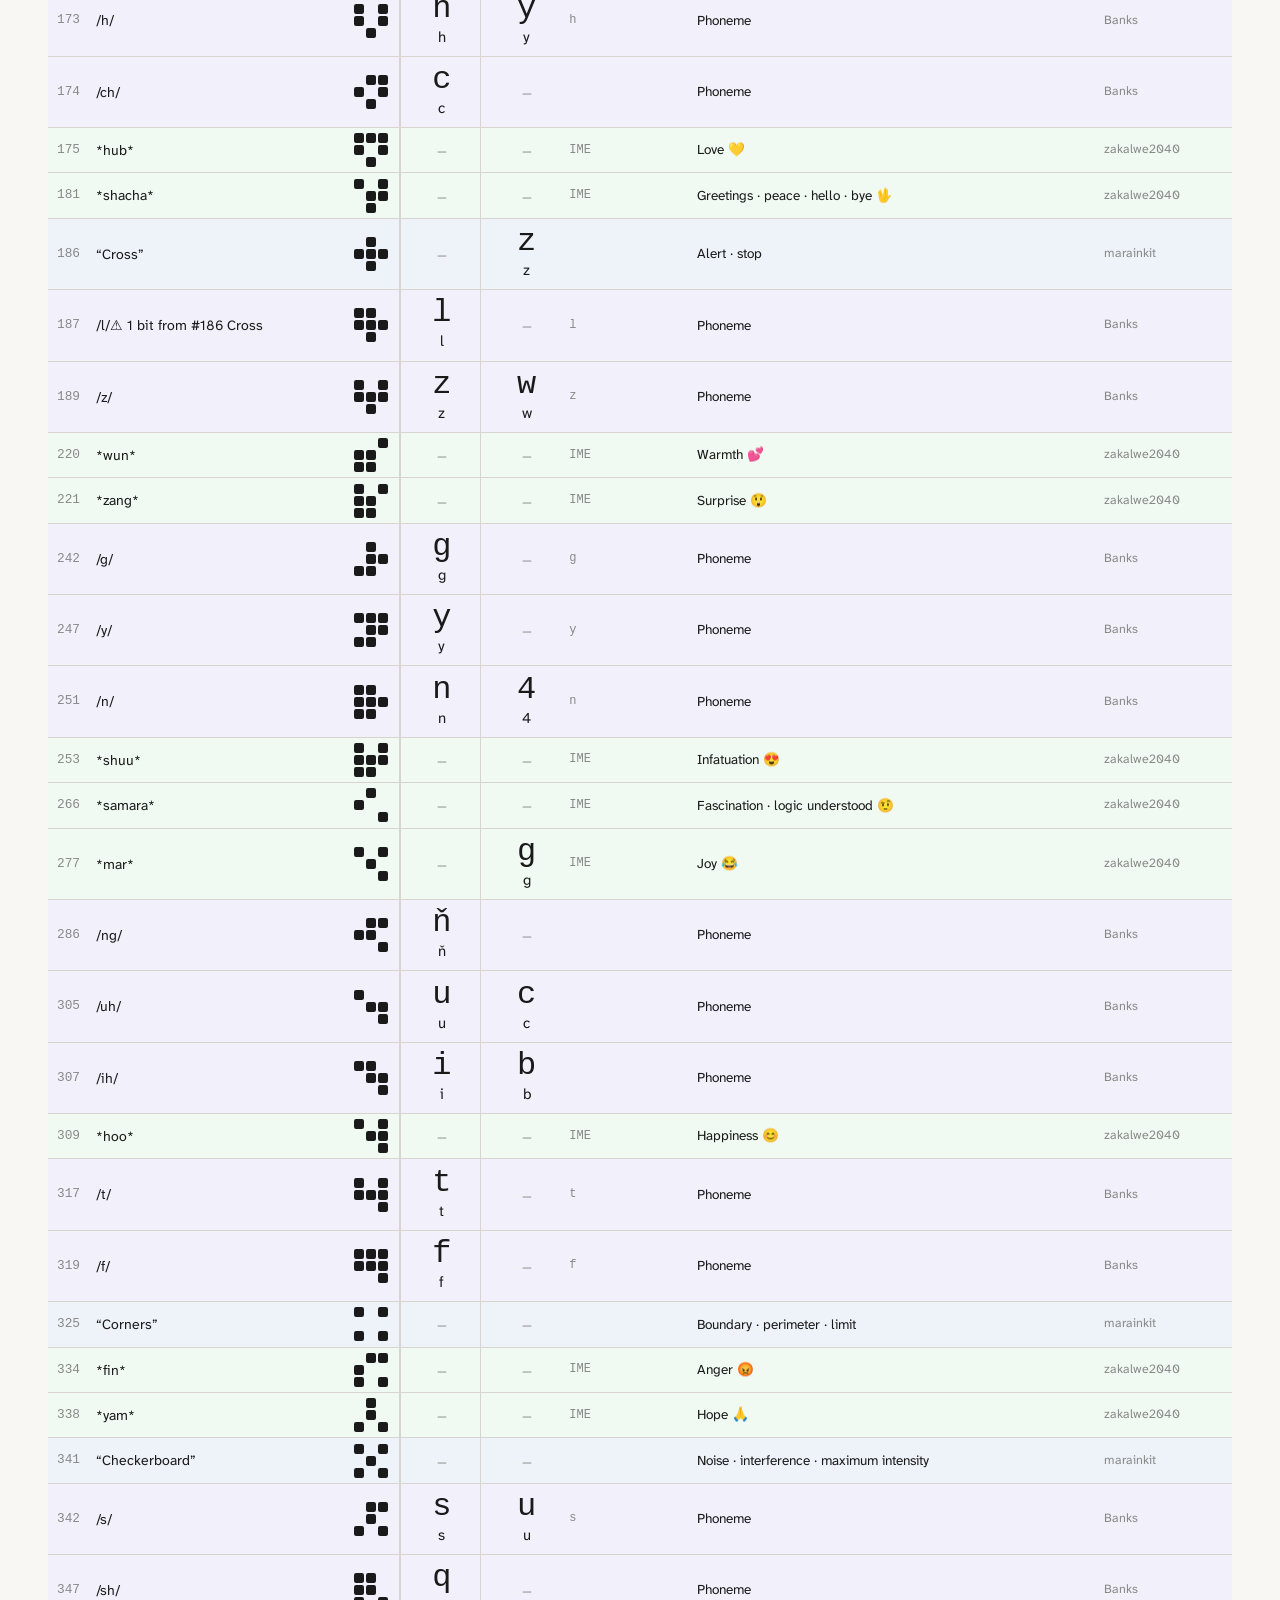
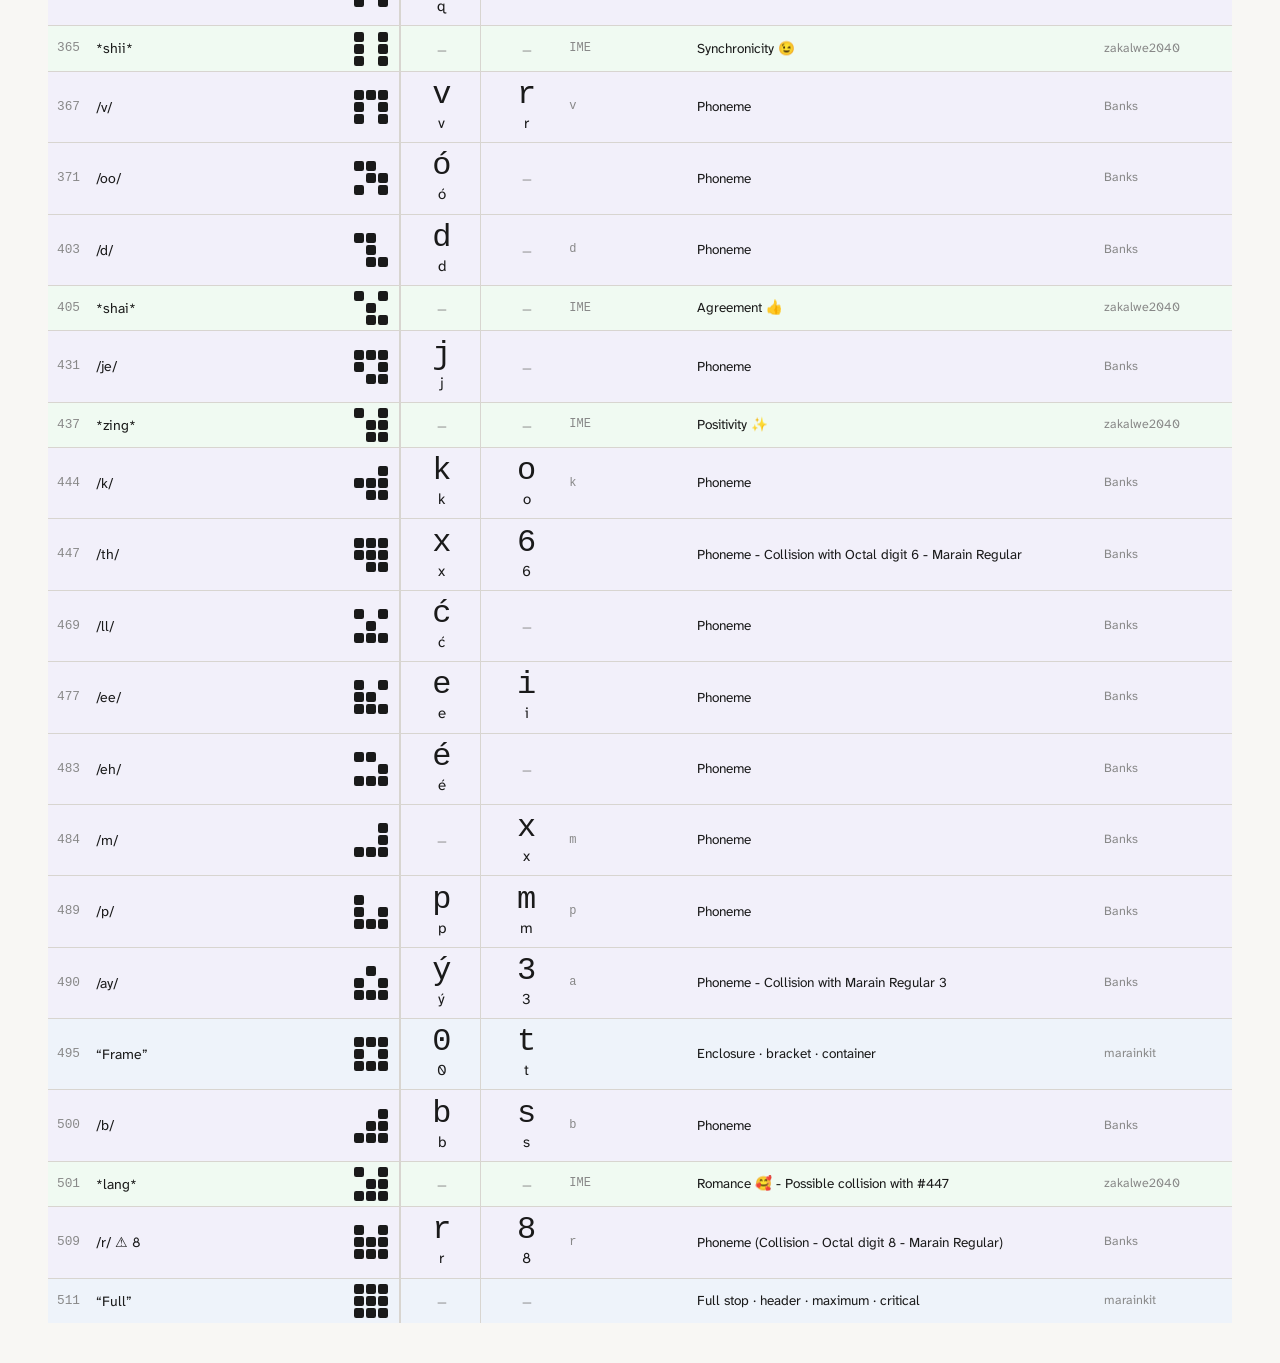
==== commit 3a91bc95: "found another collision" ====
--- a/docs/index.html
+++ b/docs/index.html
@@ -3872,7 +3872,7 @@
           <td class="col-glyph"><span class="m2-glyph">ý</span>ý</td>
           <td class="col-glyph-reg"><span class="mr-glyph">3</span>3</td>
           <td class="col-key">a</td>
-          <td class="col-meaning">Phoneme</td>
+          <td class="col-meaning">Phoneme - Collision with Marain Regular 3</td>
           <td class="col-proposed">Banks</td>
         </tr>
         <tr class="cat-inv">
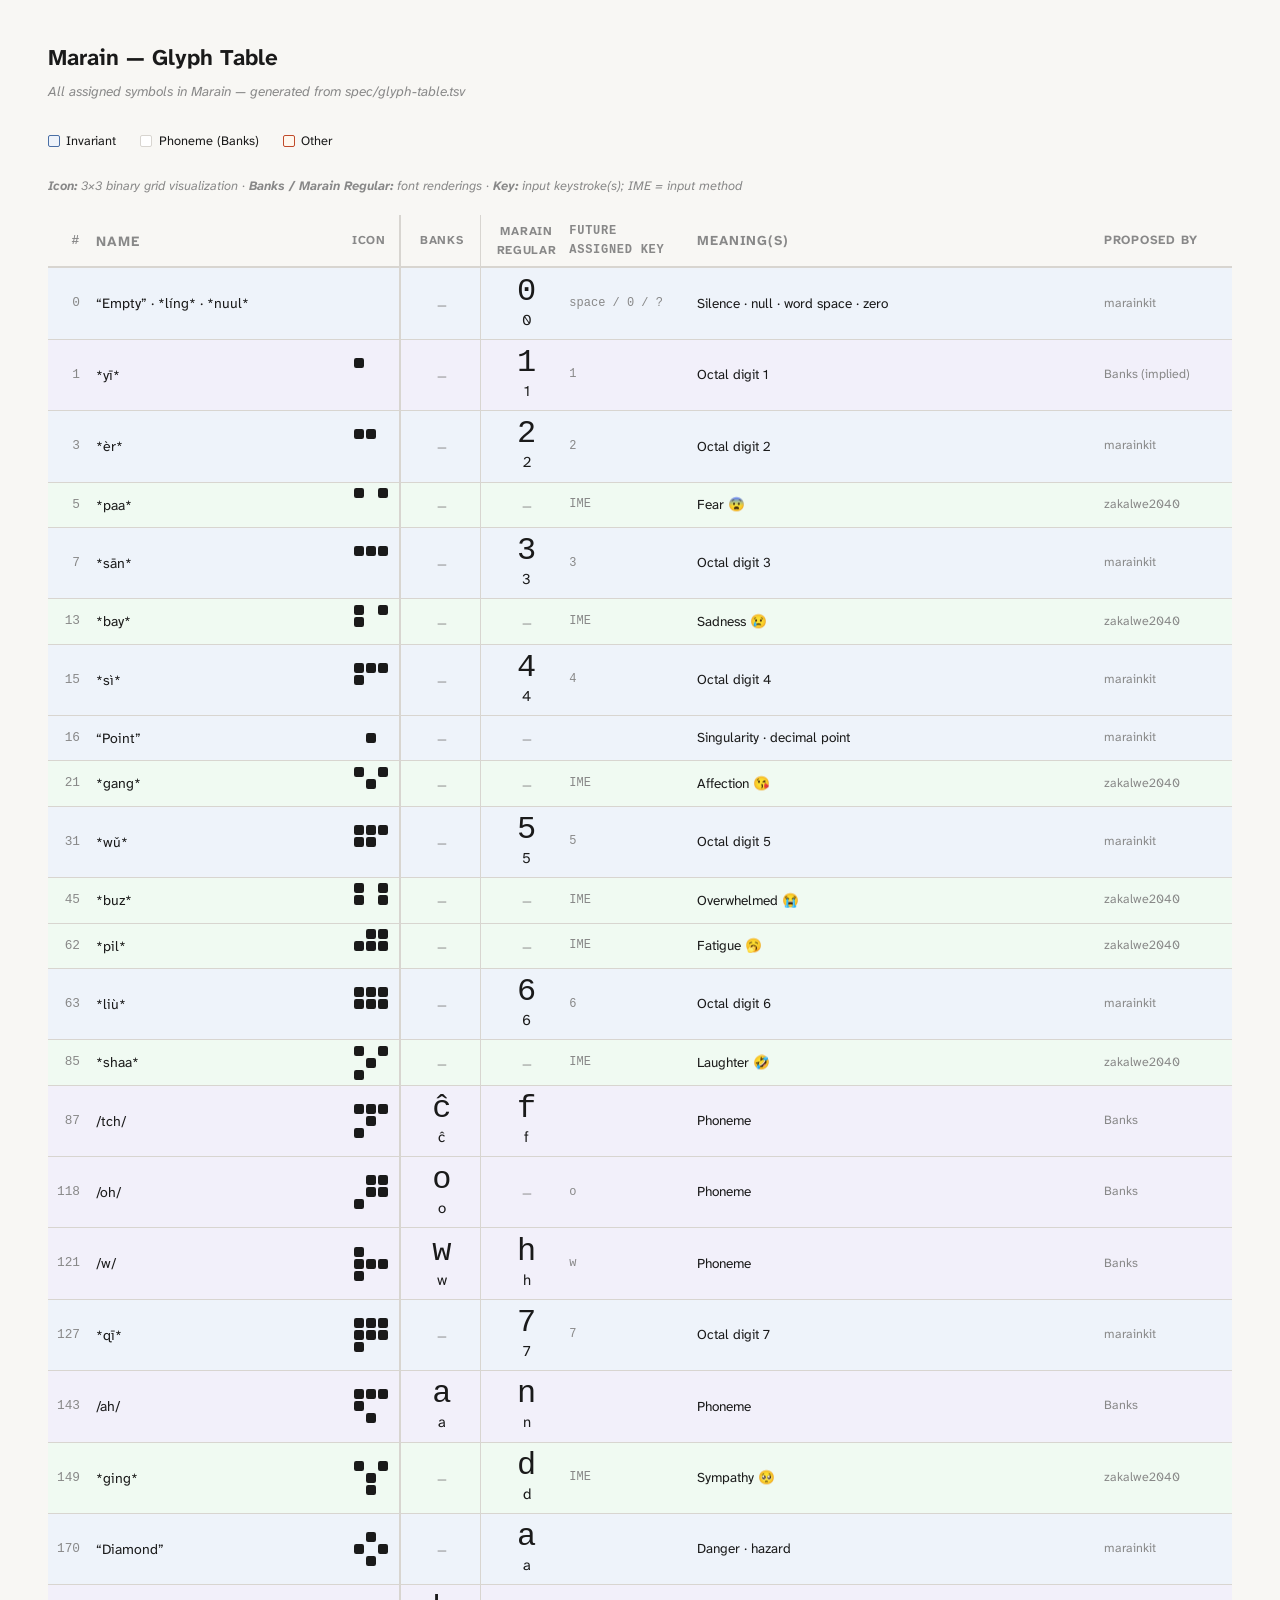
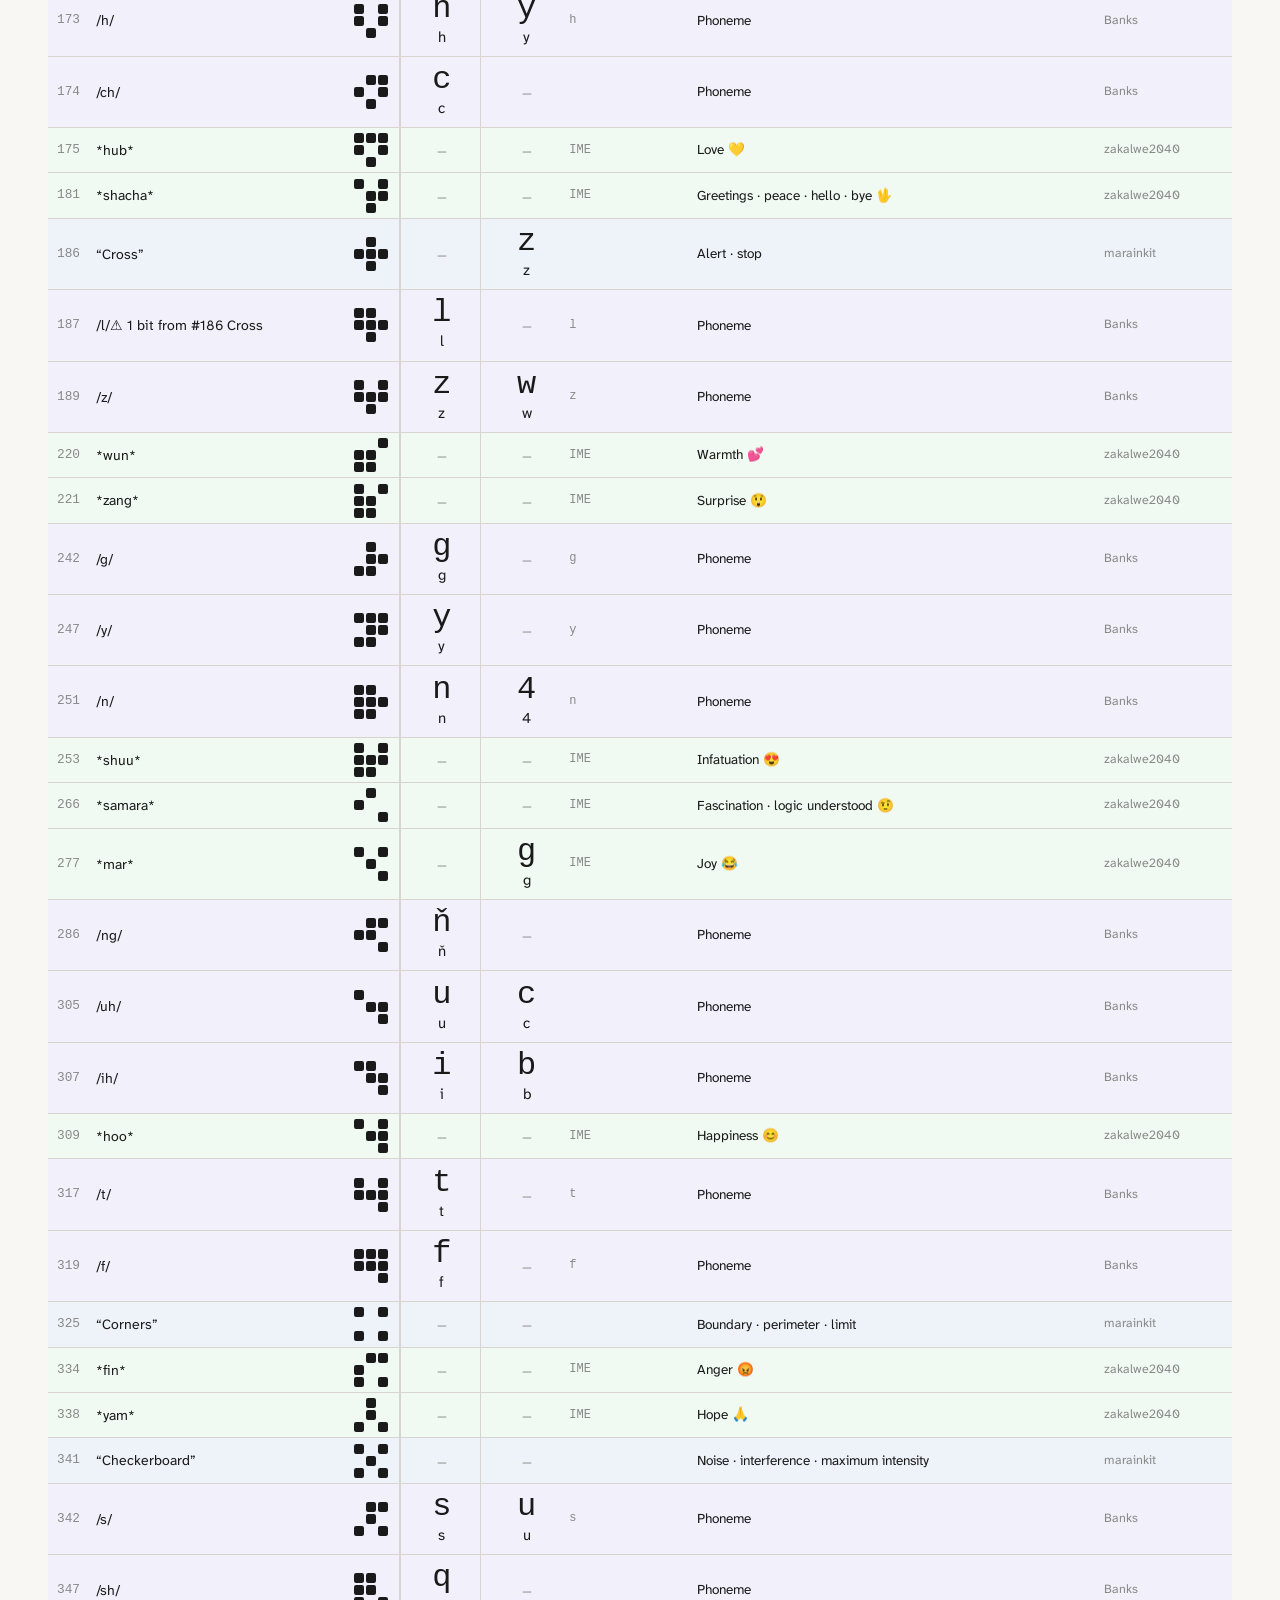
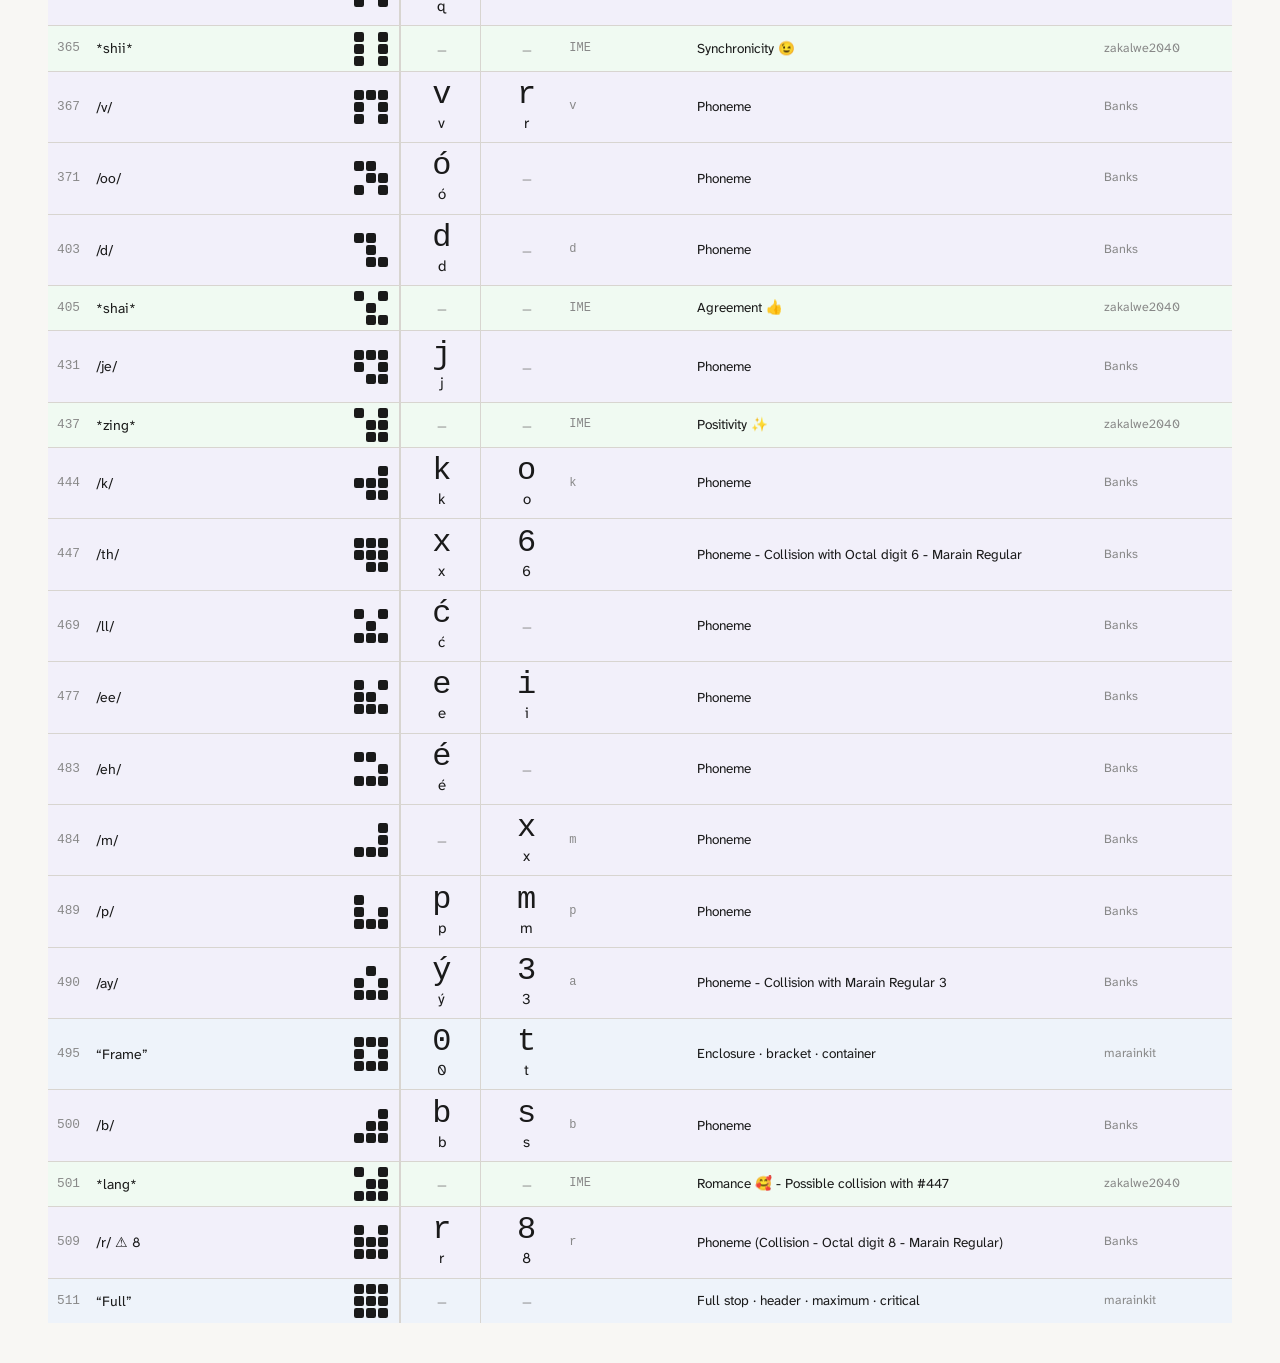
==== commit 4364733f: "Restructure repo: one fact in one place - spec/: normative docs (grid + bit order, invariants, numer" ====
--- a/docs/index.html
+++ b/docs/index.html
@@ -14,11 +14,11 @@
     <style>
       @font-face {
         font-family: "MarainBanks";
-        src: local("MarainBanks"), url("https://raw.githubusercontent.com/marainkit/marain/main/docs/marain-banks/Marain-Banks.ttf") format("truetype");
+        src: local("MarainBanks"), url("marain-banks/Marain-Banks.ttf") format("truetype");
       }
       @font-face {
         font-family: "MarainRegular";
-        src: local("MarainRegular"), url("https://raw.githubusercontent.com/marainkit/marain/main/docs/marain-regular/Marain-Regular.ttf") format("truetype");
+        src: local("MarainRegular"), url("marain-regular/Marain-Regular.ttf") format("truetype");
       }
       :root {
         --bg: #f8f7f4;
@@ -207,7 +207,7 @@
   <body>
     <h1>Marain — Glyph Table</h1>
     <p class="subtitle">
-      All assigned symbols in Marain — generated from encoding/docs/glyph-table.tsv
+      All assigned symbols in Marain — generated from spec/glyph-table.tsv
     </p>
     <div class="legend">
       <div class="leg">
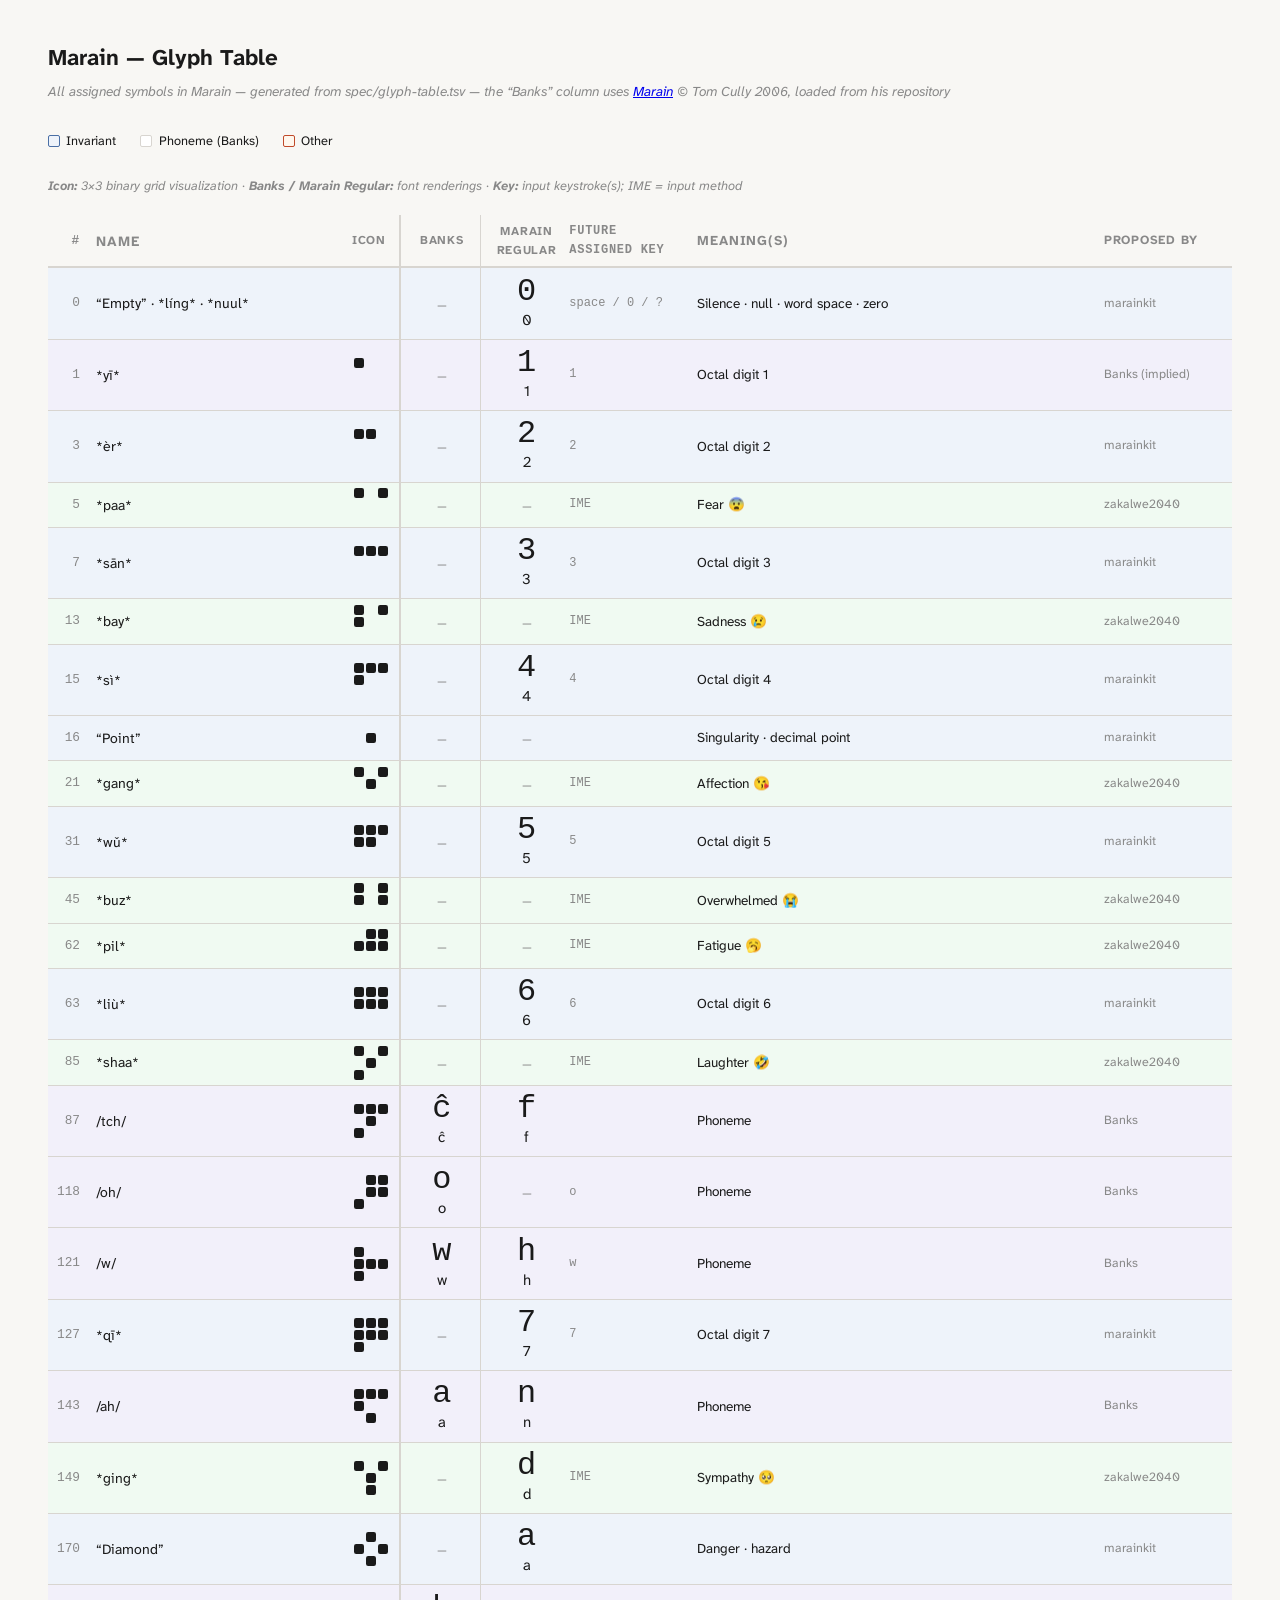
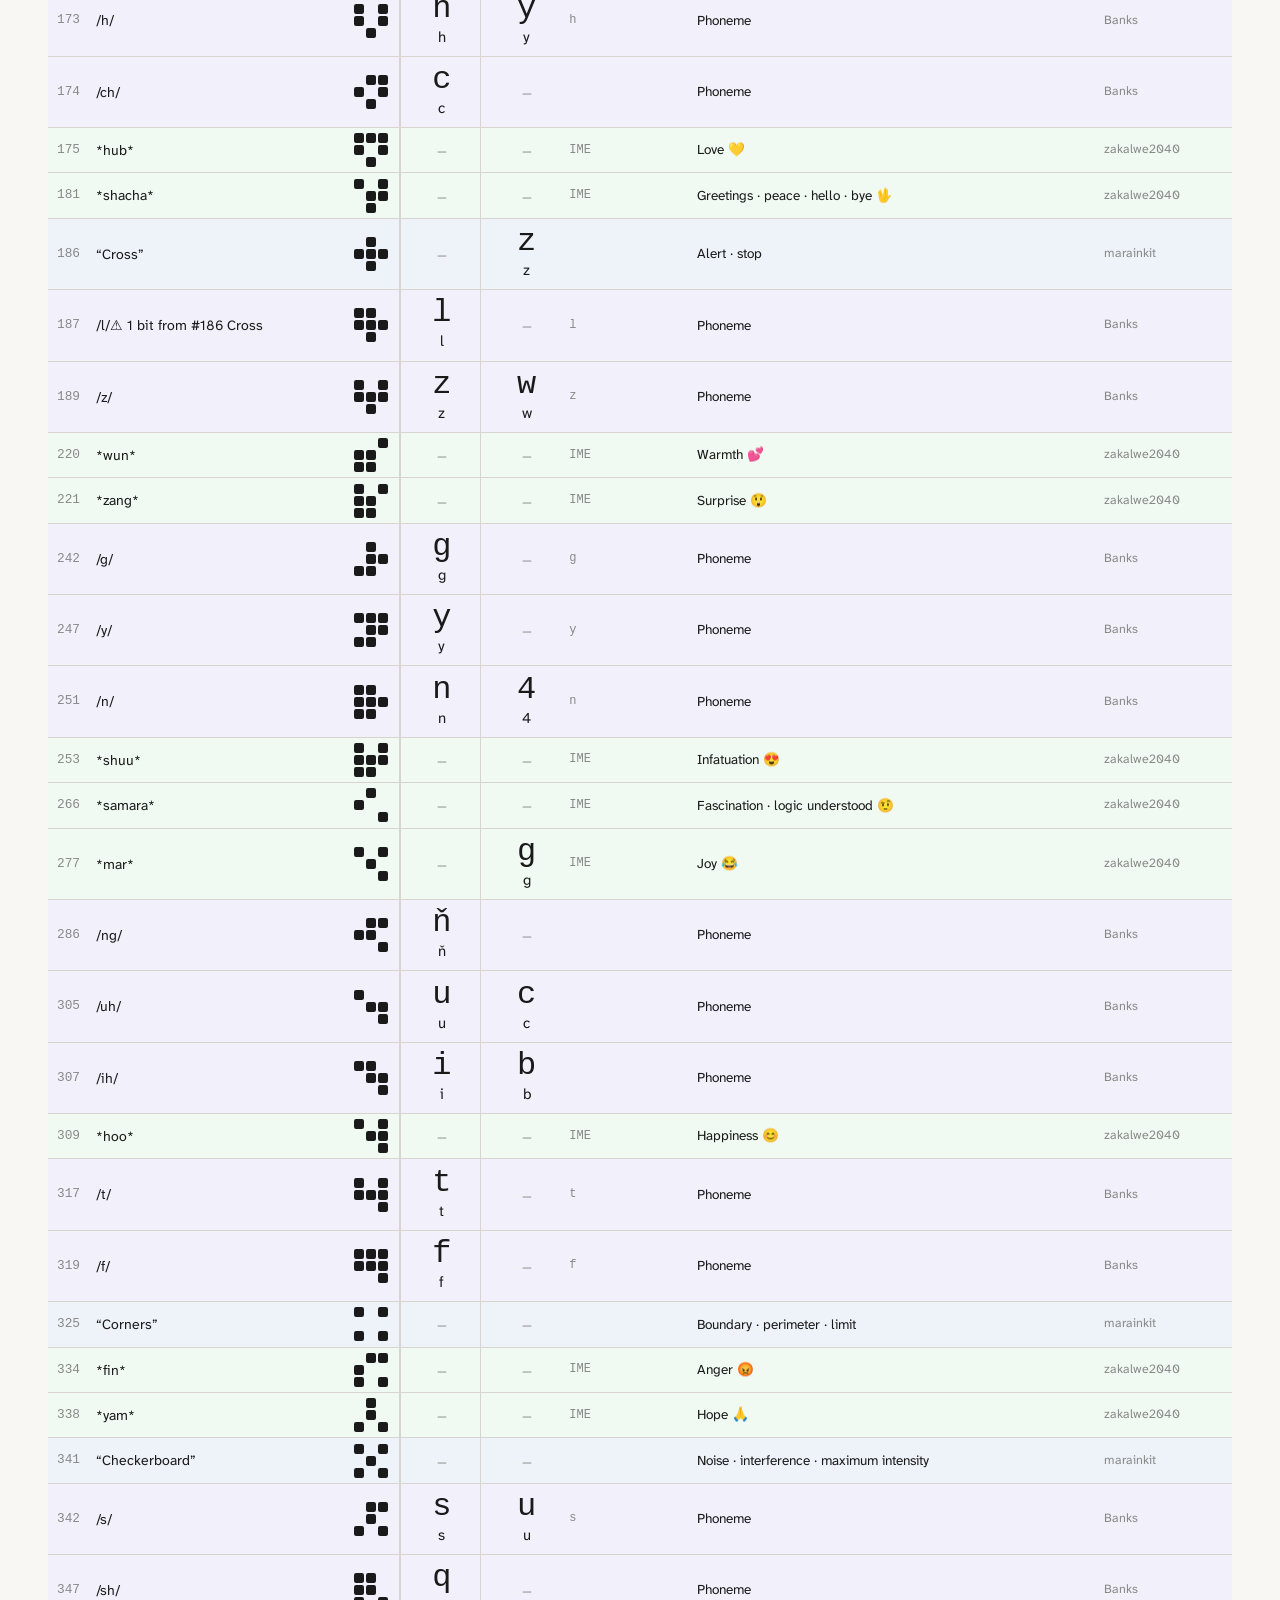
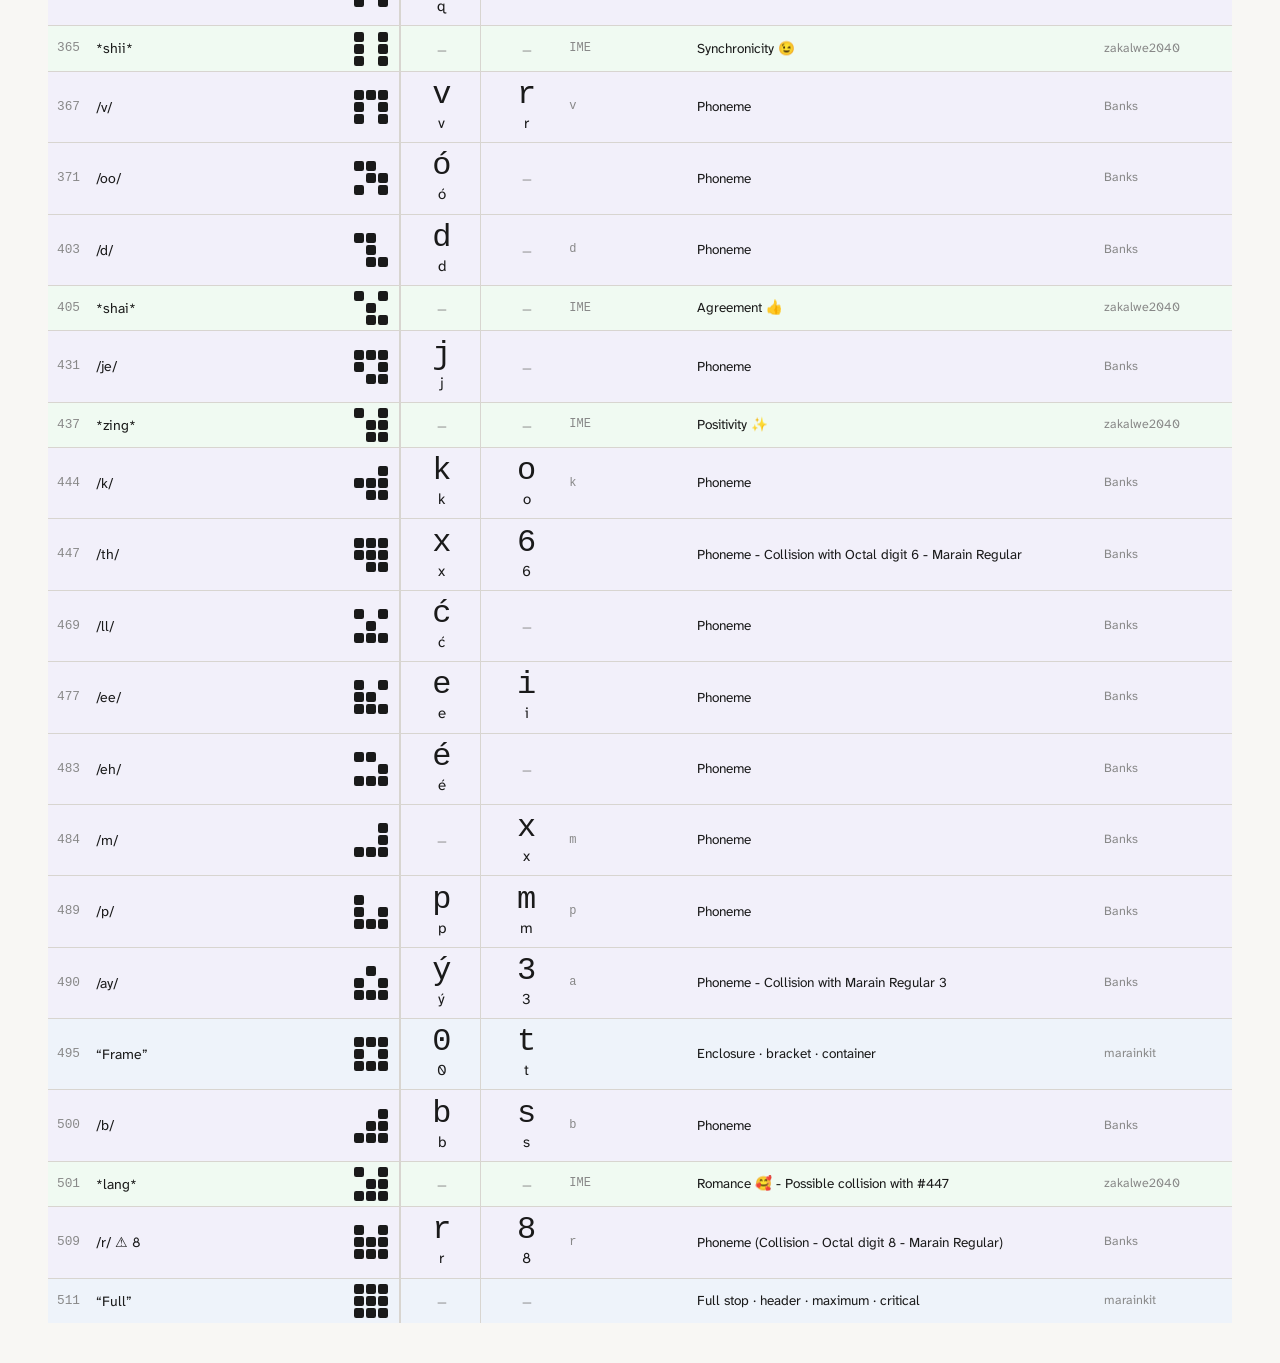
==== commit 57ed1e5f: "Load the Banks-column font from Tom Cully's repo, with credit Co-Authored-By: Claude Opus 5.5 <norep" ====
--- a/docs/index.html
+++ b/docs/index.html
@@ -14,7 +14,7 @@
     <style>
       @font-face {
         font-family: "MarainBanks";
-        src: local("MarainBanks"), url("marain-banks/Marain-Banks.ttf") format("truetype");
+        src: local("MarainBanks"), url("https://raw.githubusercontent.com/tomdionysus/marain-font/master/Marain.ttf") format("truetype");
       }
       @font-face {
         font-family: "MarainRegular";
@@ -207,7 +207,7 @@
   <body>
     <h1>Marain — Glyph Table</h1>
     <p class="subtitle">
-      All assigned symbols in Marain — generated from spec/glyph-table.tsv
+      All assigned symbols in Marain — generated from spec/glyph-table.tsv — the “Banks” column uses <a href="https://github.com/tomdionysus/marain-font">Marain</a> © Tom Cully 2006, loaded from his repository
     </p>
     <div class="legend">
       <div class="leg">
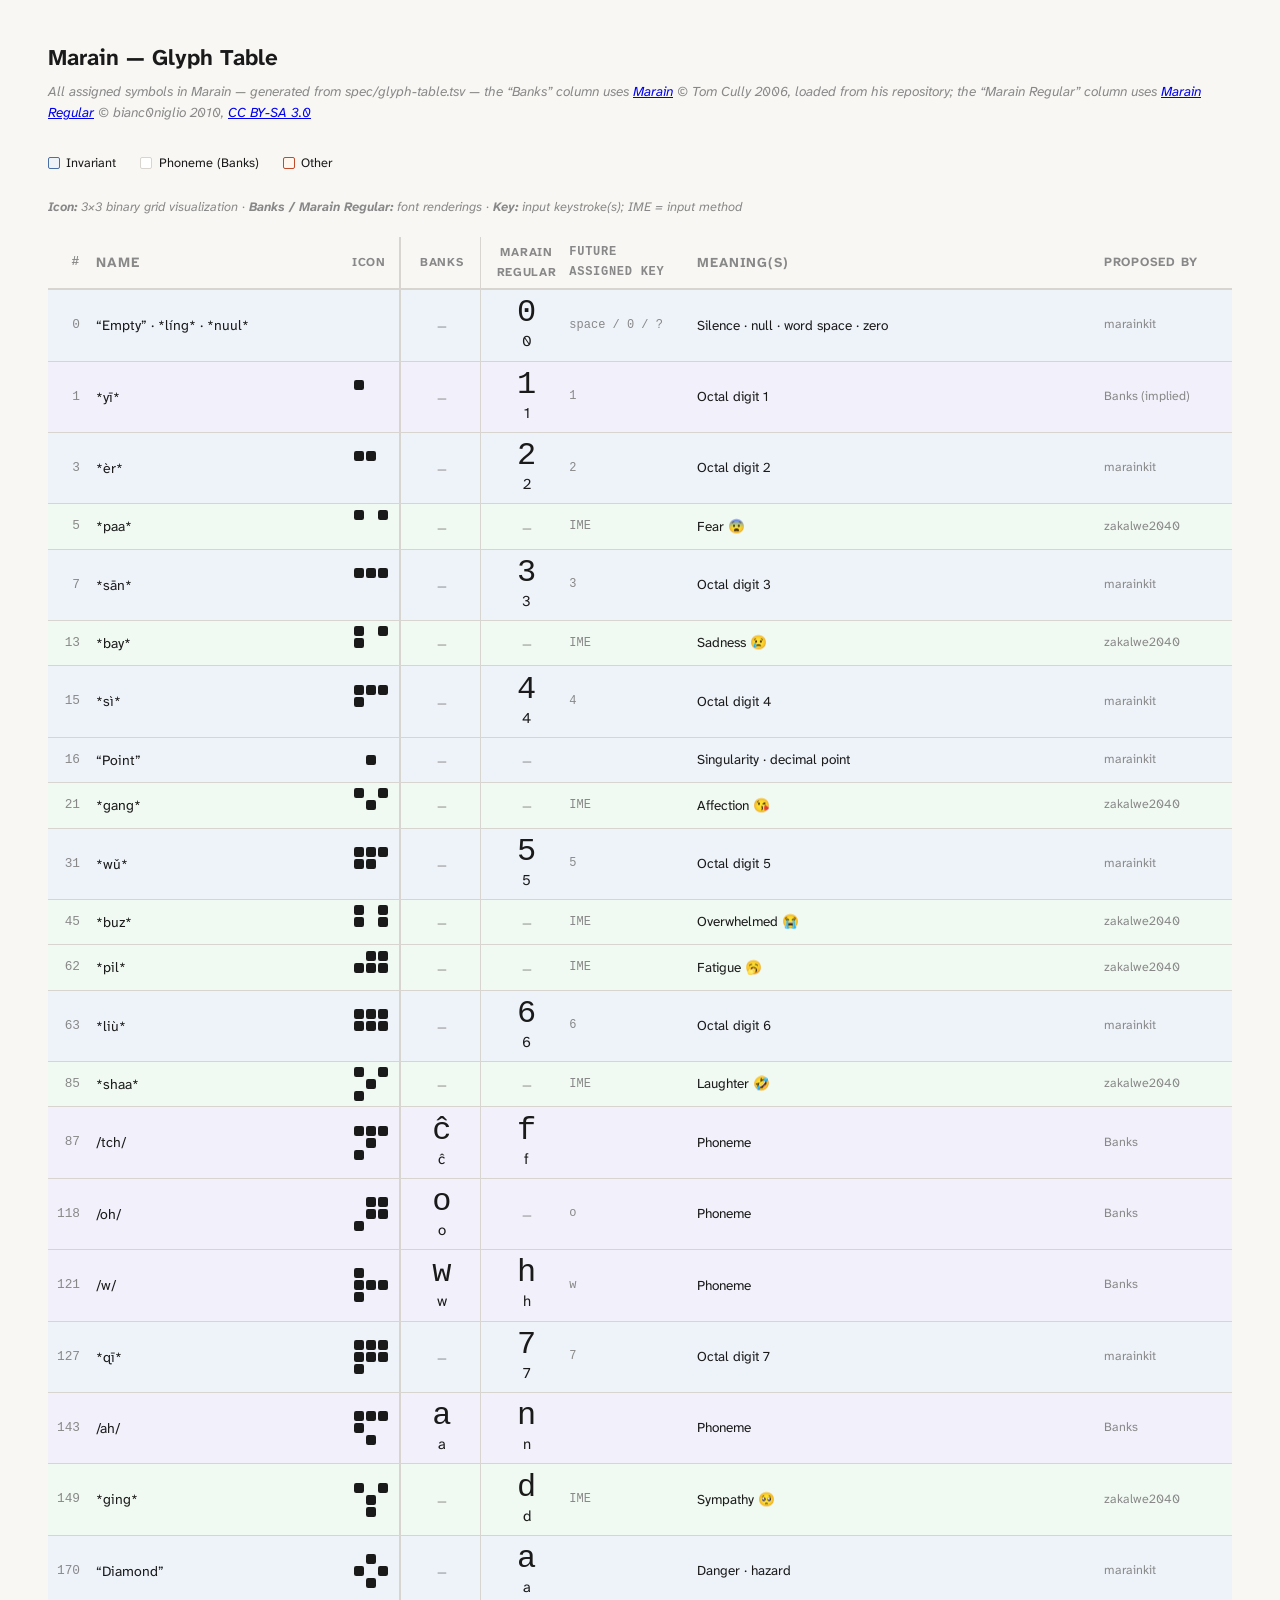
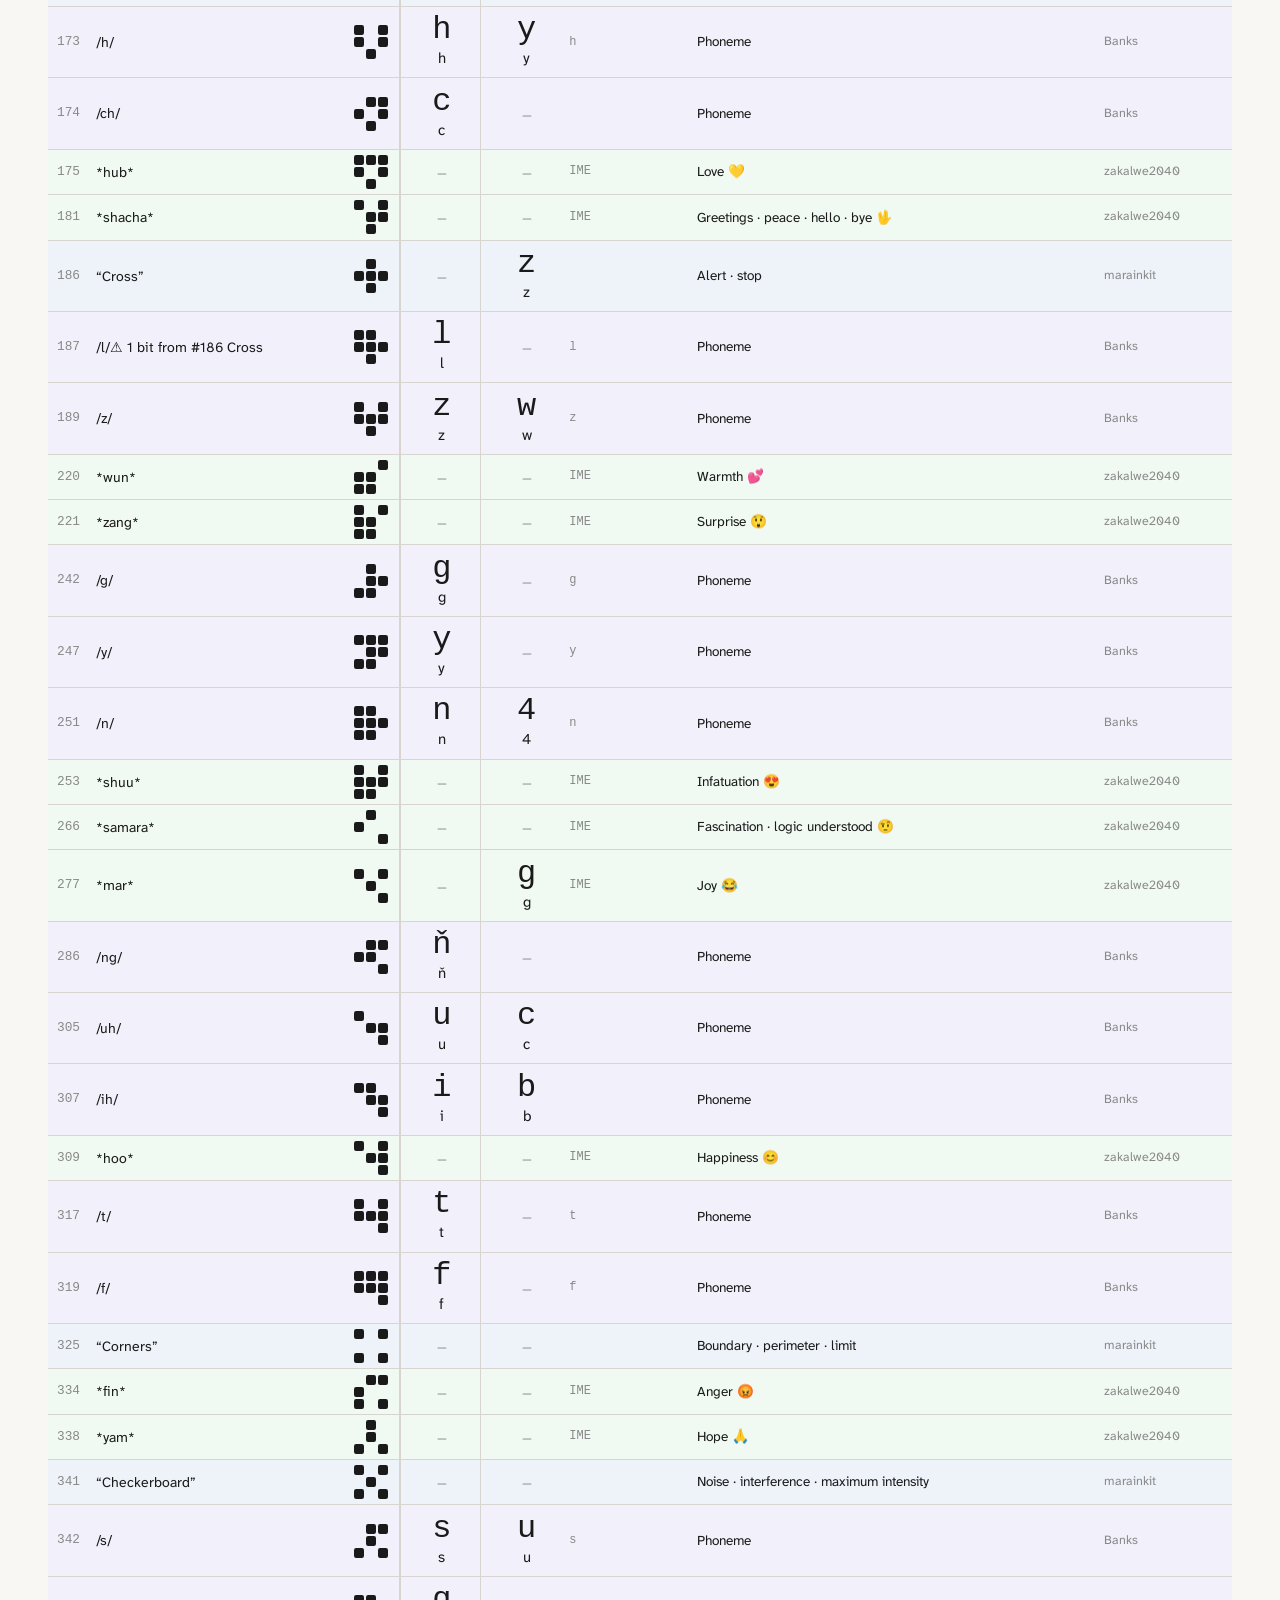
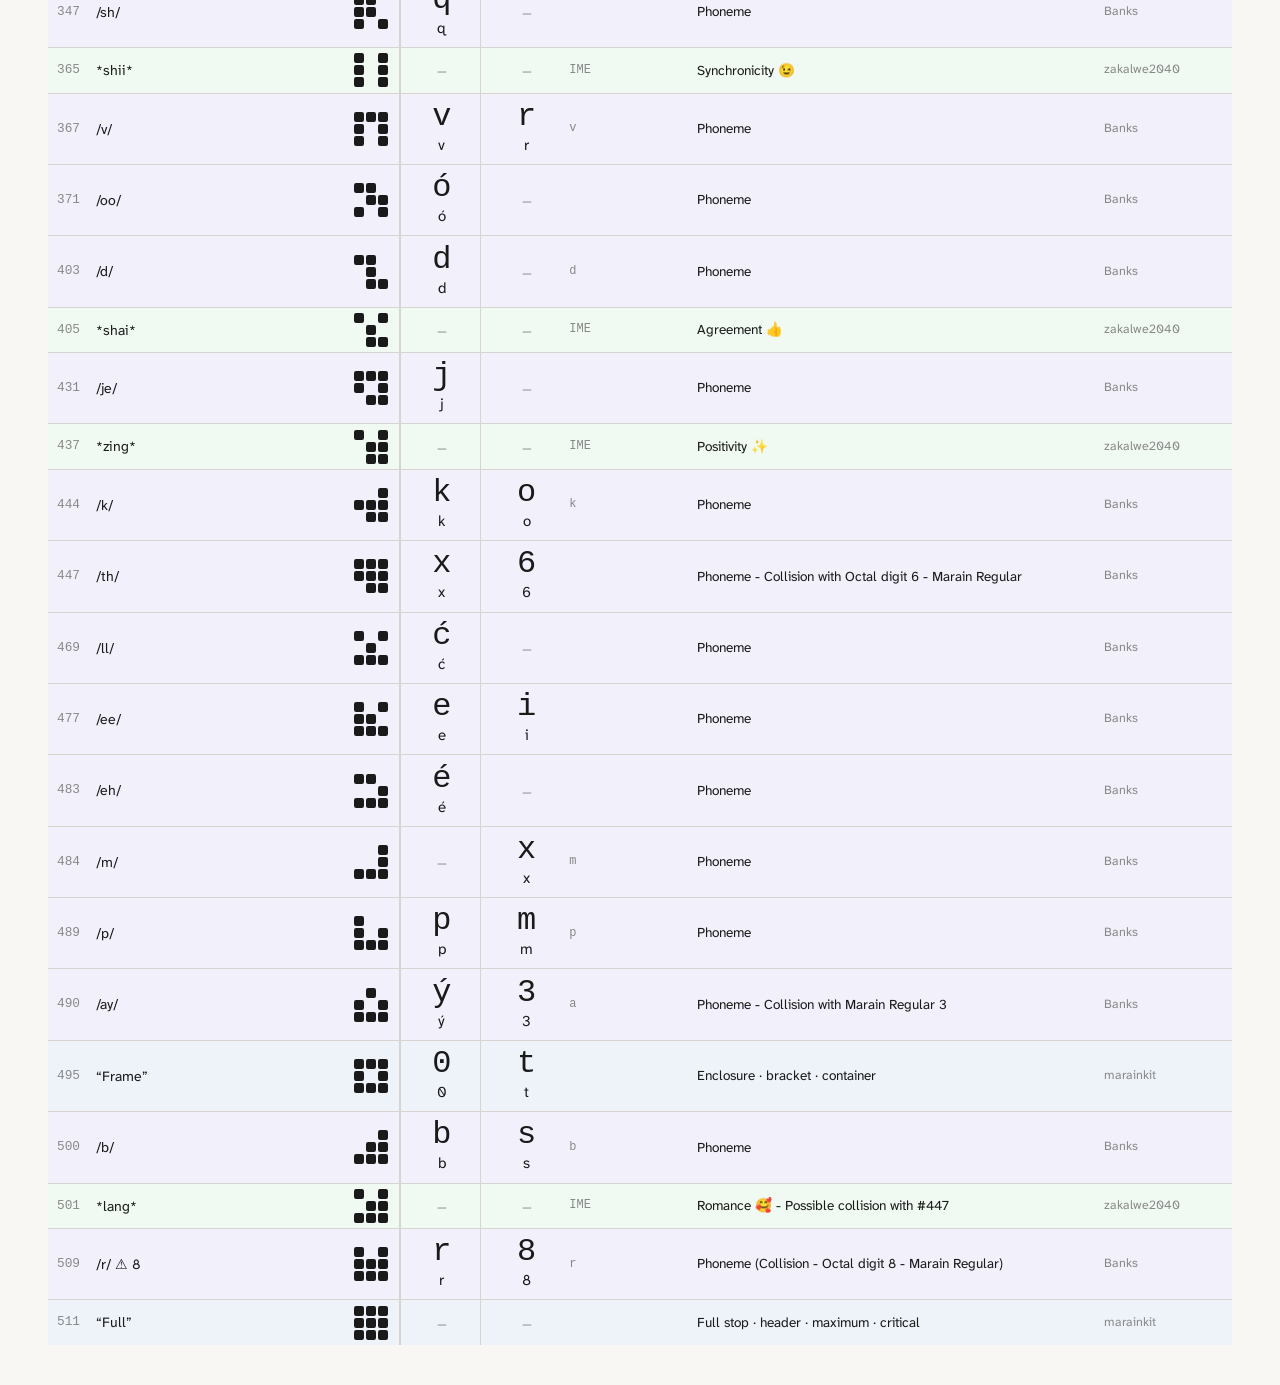
==== commit 91f4754a: "Credit Marain Regular on the glyph table; Wayback links for the Banks essay Includes J's edits to so" ====
--- a/docs/index.html
+++ b/docs/index.html
@@ -207,7 +207,7 @@
   <body>
     <h1>Marain — Glyph Table</h1>
     <p class="subtitle">
-      All assigned symbols in Marain — generated from spec/glyph-table.tsv — the “Banks” column uses <a href="https://github.com/tomdionysus/marain-font">Marain</a> © Tom Cully 2006, loaded from his repository
+      All assigned symbols in Marain — generated from spec/glyph-table.tsv — the “Banks” column uses <a href="https://github.com/tomdionysus/marain-font">Marain</a> © Tom Cully 2006, loaded from his repository; the “Marain Regular” column uses <a href="https://fonts2u.com/marain-regular.font">Marain Regular</a> © bianc0niglio 2010, <a href="https://creativecommons.org/licenses/by-sa/3.0/">CC BY-SA 3.0</a>
     </p>
     <div class="legend">
       <div class="leg">
